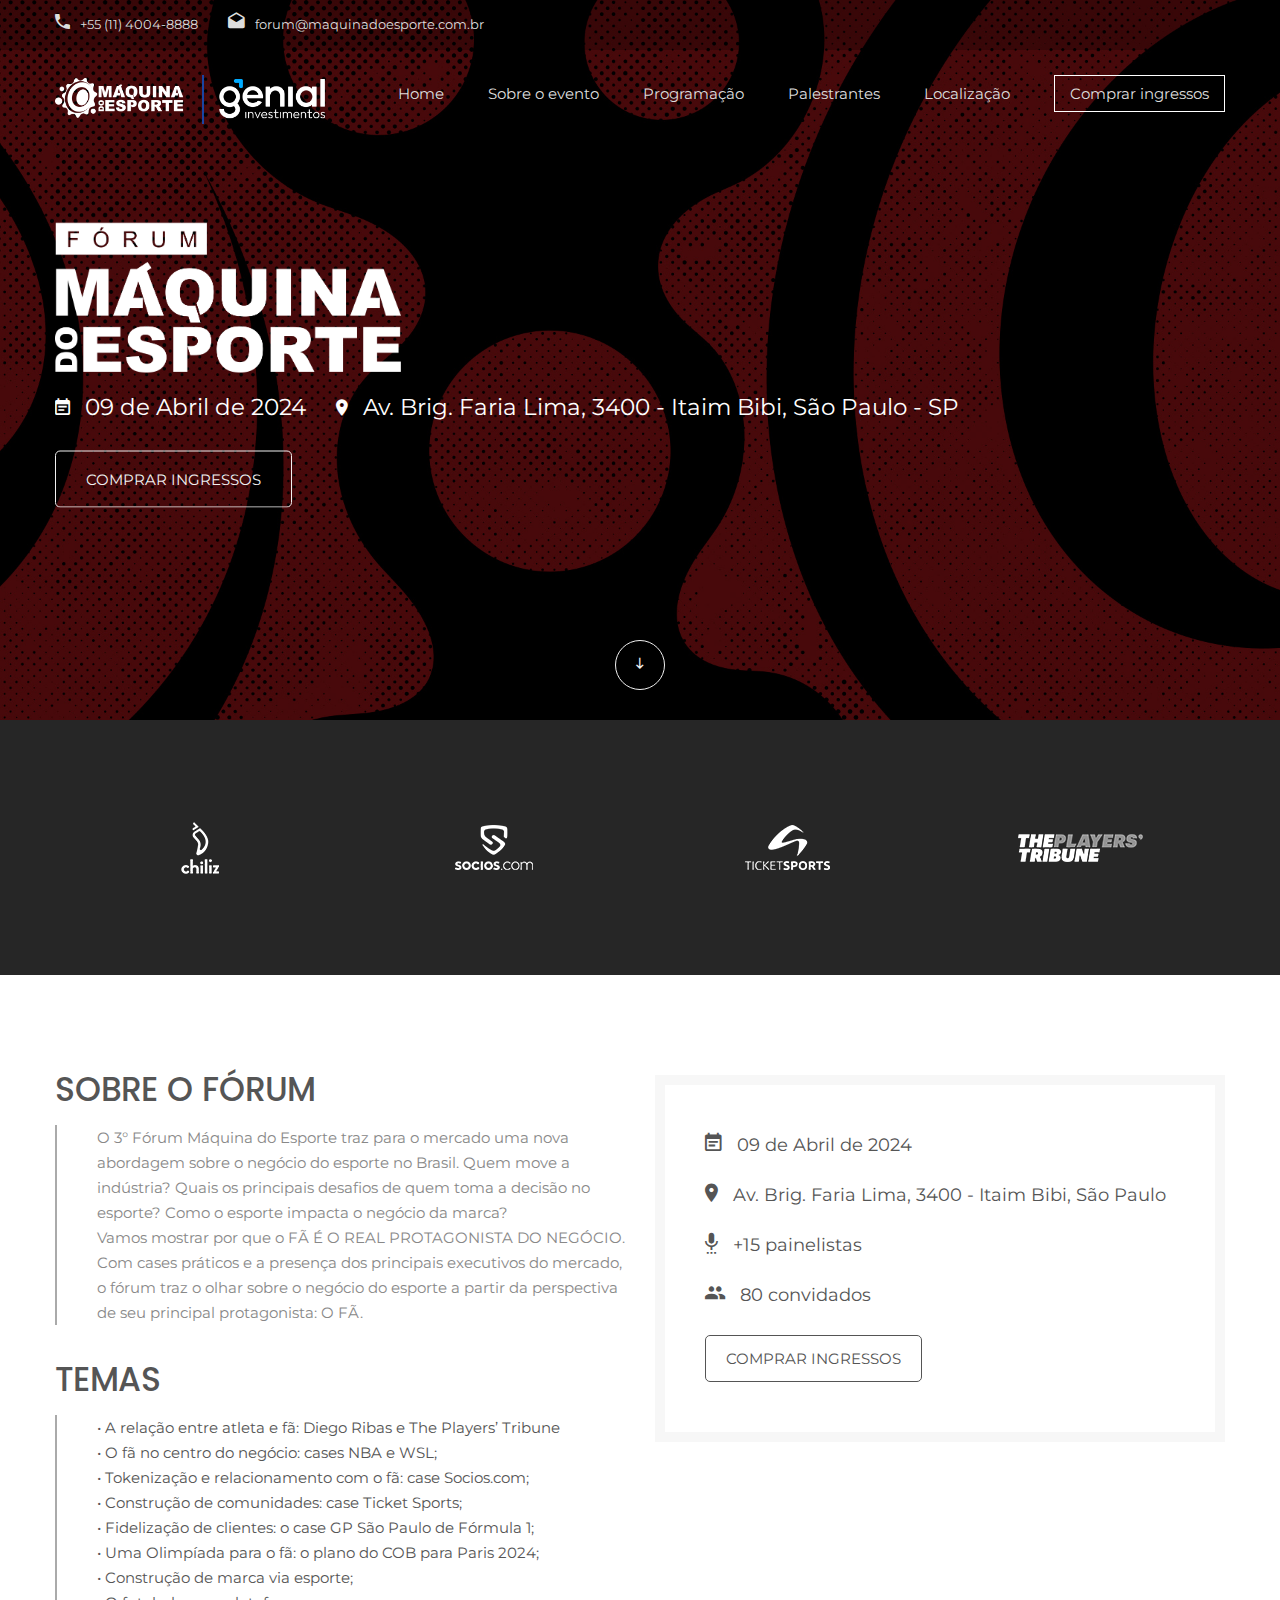
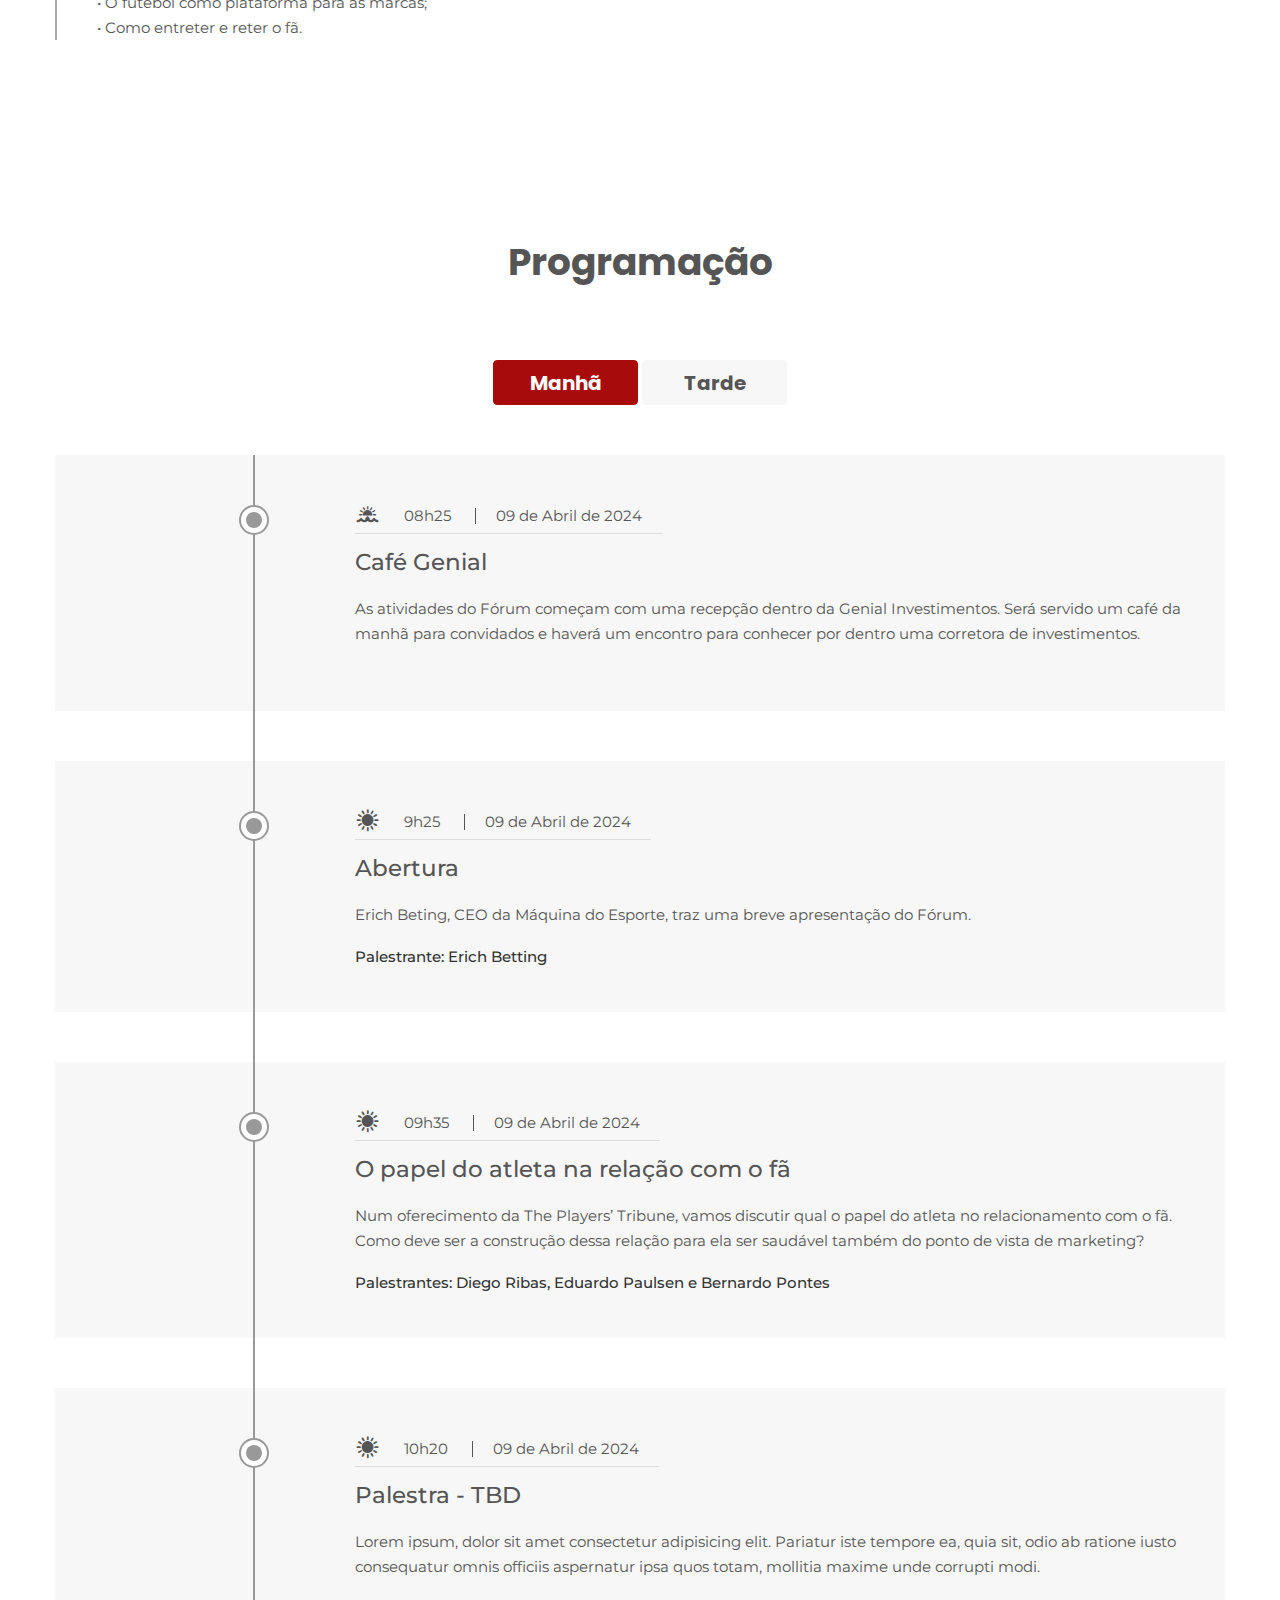
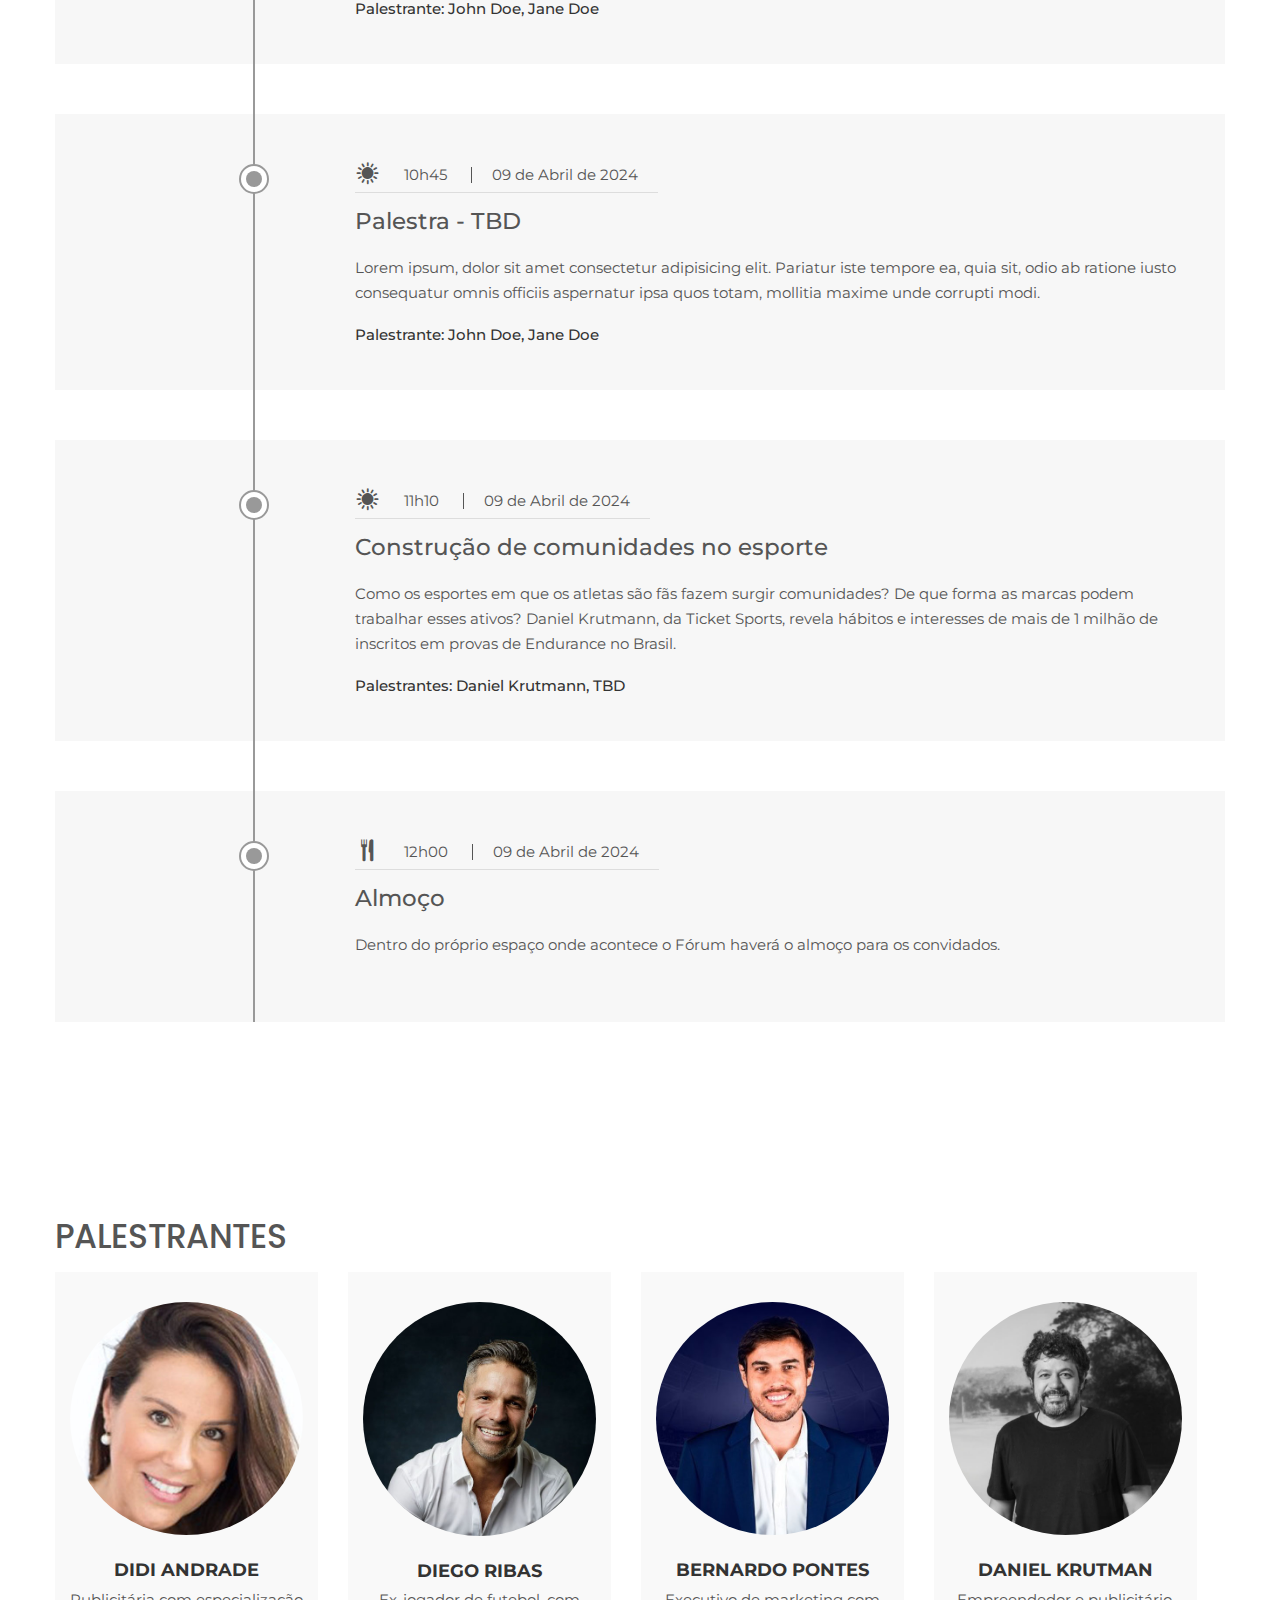
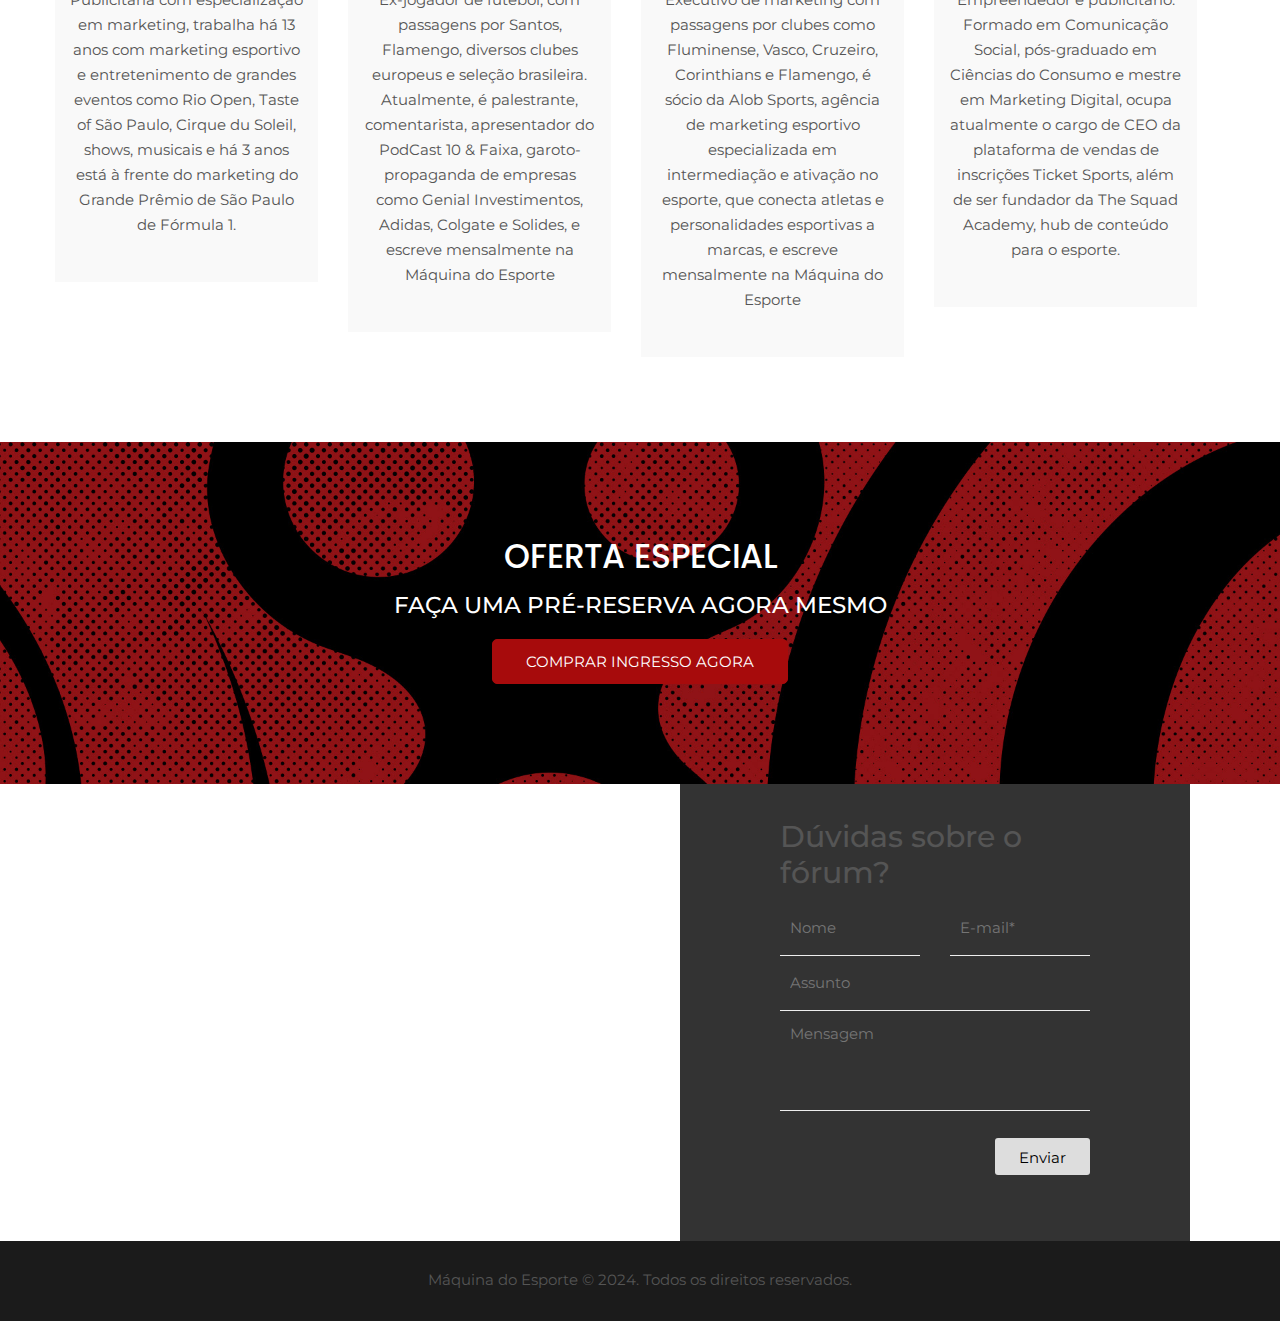
==== index.html @ 47408fa4 "feat: adjusted timeline" ====
<!DOCTYPE html>
<html class="no-js" lang="pt-br">
  <head>
    <meta charset="utf-8" />
    <meta http-equiv="x-ua-compatible" content="ie=edge" />
    <title>Fórum Máquina do Esporte</title>
    <meta name="description" content="" />
    <meta name="viewport" content="width=device-width, initial-scale=1" />

    <link
      rel="shortcut icon"
      type="image/x-icon"
      href="https://i0.wp.com/maquinadoesporte.com.br/wp-content/uploads/2023/07/cropped-favicon.png?fit=32%2C32&ssl=1"
    />

    <!-- all css here -->
    <!-- bootstrap v5.1.0 css -->
    <link rel="stylesheet" href="css/bootstrap.min.css" />
    <!-- animate css -->
    <link rel="stylesheet" href="css/animate.min.css" />
    <!-- meanmenu css -->
    <link rel="stylesheet" href="css/meanmenu.min.css" />
    <!-- owl.carousel css -->
    <link rel="stylesheet" href="css/owl.carousel.css" />
    <!-- icofont css -->
    <link rel="stylesheet" href="css/icofont.css" />
    <!-- Nivo css -->
    <link rel="stylesheet" href="css/nivo-slider.css" />
    <!-- animaton text css -->
    <link rel="stylesheet" href="css/animate-text.css" />
    <!-- datepicker css -->
    <link rel="stylesheet" href="css/bootstrap-datepicker.min.css" />
    <!-- Metrial iconic fonts css -->
    <link rel="stylesheet" href="css/material-design-iconic-font.min.css" />
    <!-- style css -->
    <link rel="stylesheet" href="style.css" />
    <!-- responsive css -->
    <link rel="stylesheet" href="css/responsive.css" />
    <!-- color css -->
    <link href="css/color/skin-default.css" rel="stylesheet" />

    <!-- modernizr css -->
    <script src="js/vendor/modernizr-3.11.2.min.js"></script>
    
    <!-- rdstation -->
    <script type="text/javascript" async src="https://d335luupugsy2.cloudfront.net/js/loader-scripts/6fde59e6-bfe8-4dde-8533-d8dab3b4c518-loader.js" ></script>
  </head>

  <body>
    <!--[if lt IE 8]>
      <p class="browserupgrade">
        You are using an <strong>outdated</strong> browser. Please
        <a href="http://browsehappy.com/">upgrade your browser</a> to improve
        your experience.
      </p>
    <![endif]-->

    <!--body-wraper-are-start-->
    <div class="wrapper">
      <!--slider header area are start-->
      <div class="header-slider-area" id="home">
        <!--header start-->
        <div class="header-area">
          <!--header-top-start-->
          <div class="header-top">
            <div class="container">
              <div class="row">
                <div class="col-lg-6 col-md-8 d-none d-md-block">
                  <div class="phone-email">
                    <div class="phone">
                      <i class="zmdi zmdi-phone"></i>+55 (11) 4004-8888
                    </div>
                    <div class="email">
                      <a href="mailto:company@domain.com"
                        ><i class="zmdi zmdi-email-open"></i
                        >forum@maquinadoesporte.com.br</a
                      >
                    </div>
                  </div>
                </div>
                <div class="col-lg-6 col-md-4"></div>
              </div>
            </div>
          </div>
          <!--header-top-end-->
          <!--logo menu area start-->
          <div id="sticker" class="logo-menu-area header-area-2">
            <div class="container d-none d-md-block">
              <div class="row">
                <div class="col-lg-3 col-md-2">
                  <div class="logo">
                    <a href="index.html"
                      ><img
                        src="img/logo.png"
                        alt="Logo Genial Investimentos e Máquina do Esporte"
                    /></a>
                  </div>
                </div>
                <div class="col-lg-9 col-md-10">
                  <div class="main-menu text-end">
                    <nav>
                      <ul id="nav">
                        <li><a href="#home">Home</a></li>
                        <li><a href="#about-event">Sobre o evento</a></li>
                        <li><a href="#timeline">Programação</a></li>
                        <li><a href="#speakers">Palestrantes</a></li>

                        <li><a href="#contact">Localização</a></li>
                        <li style="border: 1px solid #fff; padding: 5px 15px">
                          <a href="https://www.ticketsports.com.br/e/3-frum-mquina-do-esporte-38452">Comprar ingressos</a>
                        </li>
                      </ul>
                    </nav>
                  </div>
                </div>
              </div>
            </div>
            <!-- mobile-menu-area start -->
            <div class="mobile-menu-area">
              <div class="container">
                <div class="logo-02">
                  <a href="index.html"
                    ><img
                      src="img/logo.png"
                      style="height: 30px !important"
                      alt="Logo Genial Investimentos e Máquina do Esporte"
                  /></a>
                </div>
                <div class="row">
                  <div class="col-xs-12">
                    <nav id="dropdown">
                      <ul>
                        <li><a href="#home">Home</a></li>
                        <li><a href="#about-event">Sobre o evento</a></li>
                        <li><a href="#timeline">Programação</a></li>
                        <li><a href="#speakers">Palestrantes</a></li>
                        <li><a href="#contact">Localização</a></li>
                        <li>
                          <a href="https://www.ticketsports.com.br/e/3-frum-mquina-do-esporte-38452" style="color: #a70b0c"
                            >Comprar ingressos</a
                          >
                        </li>
                      </ul>
                    </nav>
                  </div>
                </div>
              </div>
            </div>
            <!--mobile menu area end-->
          </div>
          <!--logo menu area start-->
        </div>
        <!-- header End-->

        <!--slider area are start-->
        <div class="slider-container bg-overlay">
          <!-- Slider Image -->
          <div id="mainSlider" class="nivoSlider slider-image">
            <img
              src="img/slider/slider1.jpg"
              alt="main slider"
              title="#htmlcaption1"
            />
          </div>
          <!-- Slider Caption 1 -->
          <div id="htmlcaption1" class="nivo-html-caption slider-caption-1">
            <div class="container">
              <div class="slide1-text">
                <div class="middle-text slide-def">
                  <div
                    class="cap-title wow fadeInDown"
                    data-wow-duration=".9s"
                    data-wow-delay="0.8s"
                  >
                    <img
                      src="img/logo-forum.png"
                      alt="Fórum Máquina do Esporte"
                      class="logo-forum"
                      id="logoForum"
                      style="
                        height: 150px;
                        margin-top: 10px;
                        position: unset !important;
                      "
                    />
                  </div>

                  <div
                    class="date-address wow fadeInDown"
                    data-wow-duration=".9s"
                    data-wow-delay="0.8s"
                  >
                    <div class="event-date" style="font-size: 1.5rem">
                      <i class="zmdi zmdi-calendar-note"></i>09 de Abril de 2024
                    </div>
                    <div class="event-location" style="font-size: 1.5rem">
                      <i class="zmdi zmdi-pin"></i>Av. Brig. Faria Lima, 3400 -
                      Itaim Bibi, São Paulo - SP
                    </div>
                  </div>
                  <div
                    class="slider-btn wow fadeInUp"
                    data-wow-duration=".9s"
                    data-wow-delay="0.8s"
                  >
                    <a class="btn-def" href="https://www.ticketsports.com.br/e/3-frum-mquina-do-esporte-38452" target="_blank"
                      >Comprar ingressos</a
                    >
                  </div>
                </div>
              </div>
            </div>
          </div>

          <!-- home slider end -->
        </div>
        <!--slider area are End-->
        <div class="down-arrow">
          <a class="see-demo-btn" href="#about-event"
            ><i class="zmdi zmdi-long-arrow-down"></i
          ></a>
        </div>
      </div>
      <!--slider header area are end-->

      <!--brand-area are start-->
      <div class="brand-area bg-overlay ptb40" style="background-image: none">
        <div class="container">
          <div class="row">
            <div class="col-12">
              <div class="total-brand">
                <div class="single-brand">
                  <img src="img/brand/logo-chz.png" alt="" />
                </div>
                <div class="single-brand">
                  <img src="img/brand/logo-socios.png" alt="" />
                </div>
                <div class="single-brand">
                  <img src="img/brand/logo-ticketsports.png" alt="" />
                </div>
                <div class="single-brand">
                  <img src="img/brand/logo-tpt.png" alt="" />
                </div>
               </div>
            </div>
          </div>
        </div>
      </div>
      <!--brand-area are start-->

      <!--about area are start-->
      <div class="about-area ptb100 fix" id="about-event">
        <div class="container">
          <div class="row">
            <div class="col-md-6">
              <div class="about-left">
                <div class="about-top">
                  <h1 class="section-title">Sobre o fórum</h1>
                  <div class="total-step">
                    <div class="descp">
                      <p>
                        O 3° Fórum Máquina do Esporte traz para o mercado uma nova abordagem sobre o negócio do esporte no Brasil. Quem move a indústria? Quais os principais desafios de quem toma a decisão no esporte? Como o esporte impacta o negócio da marca?</p>

<p>Vamos mostrar por que o FÃ É O REAL PROTAGONISTA DO NEGÓCIO. Com cases práticos e a presença dos principais executivos do mercado, o fórum traz o olhar sobre o negócio do esporte a partir da perspectiva de seu principal protagonista: O FÃ.</p>
                      </p>
                    </div>
                  </div>
                </div>
                <h1 class="section-title">Temas</h1>
                <div class="total-step">
                  <div class="about-step">
                    <ul>
                      <li>&bull; A relação entre atleta e fã: Diego Ribas e The Players’ Tribune
                        <li>&bull; O fã no centro do negócio: cases NBA e WSL;</li>
                          <li>&bull; Tokenização e relacionamento com o fã: case Socios.com;</li>
                            <li>&bull; Construção de comunidades: case Ticket Sports;</li>
                              <li>&bull; Fidelização de clientes: o case GP São Paulo de Fórmula 1;</li>
                                <li>&bull; Uma Olimpíada para o fã: o plano do COB para Paris 2024;</li>
                                  <li>&bull; Construção de marca via esporte;</li>
                      <li>&bull; O futebol como plataforma para as marcas;</li>
                        <li>&bull; Como entreter e reter o fã.</li>
                      </ul>
                  </div>
                </div>
              </div>
            </div>
            <div class="col-md-6">
              <div class="about-right">
                <ul>
                  <li>
                    <i class="zmdi zmdi-calendar-note"></i>09 de Abril de 2024
                  </li>
                  <li>
                    <i class="zmdi zmdi-pin"></i>Av. Brig. Faria Lima, 3400 -
                    Itaim Bibi, São Paulo
                  </li>
                  <li><i class="zmdi zmdi-mic-setting"></i>+15 painelistas</li>
                  <li>
                    <i class="zmdi zmdi-accounts"></i>80 convidados
                  </li>
                </ul>
                <div class="about-btn">
                  <a href="https://www.ticketsports.com.br/e/3-frum-mquina-do-esporte-38452" class="btn-def bnt-2">Comprar ingressos</a>
                </div>
              </div>
            </div>
          </div>
        </div>
      </div>
      <!--about area are end-->

      <!--timeline-area start-->
      <div id="timeline" class="timeline-area ptb100">
        <div class="container">
          <div class="row">
            <div class="col-12">
              <div class="clearfix"></div>
              <div class="tab-menu-list tml-02 mb50 text-center">

                <h1>Programação</h1>

                <ul class="nav d-block timeline-tab" role="tablist">
                  <li role="presentation">
                    <a
                      class="active"
                      href="#day-02-one"
                      aria-controls="day-02-one"
                      role="tab"
                      data-bs-toggle="tab"
                      >Manhã</a
                    >
                  </li>
                  <li role="presentation">
                    <a
                      href="#day-02-two"
                      aria-controls="day-02-two"
                      role="tab"
                      data-bs-toggle="tab"
                      >Tarde</a
                    >
                  </li>
                </ul>
              </div>
              <div class="clearfix"></div>
              <!-- Tab panes -->
              <div class="tab-content">
                <!-- manhã -->
                <div role="tabpanel" class="tab-pane fade show active" id="day-02-one">
                  <div class="total-timeline">
                    <!--single timeline start-->
                    <div class="single-timeline shadow-box">
                      <div class="timeline-left">&nbsp;</div>
                      <div class="timeline-right">
                       
                        <div class="timeline-content">
                          <div class="timeline-top">
                            <ul>
                              <li><i class="icofont icofont-sun-rise"></i></li>
                              <li>08h25</li>
                              <li>09 de Abril de 2024</li>
                            </ul>
                          </div>
                          <h4>Café Genial</h4>
                          <p>
                            As atividades do Fórum começam com uma recepção dentro da Genial Investimentos.
Será servido um café da manhã para convidados e haverá um encontro para conhecer
por dentro uma corretora de investimentos.
                          </p>
                        </div>
                      </div>
                    </div>
                    <!--single timeline end-->

                    <!--single timeline start-->
                    <div class="single-timeline shadow-box">
                      <div class="timeline-left">&nbsp;</div>
                      <div class="timeline-right">
                        
                        <div class="timeline-content">
                          <div class="timeline-top">
                            <ul>
                              <li><i class="icofont icofont-sun-alt"></i></li>
                              <li>9h25</li>
                              <li>09 de Abril de 2024</li>
                            </ul>
                          </div>
                          <h4>Abertura</h4>
                          <p>
                            Erich Beting, CEO da Máquina do Esporte, traz uma breve apresentação do Fórum.
                          </p>
                          <h5>Palestrante: Erich Betting</h5>
                        </div>
                      </div>
                    </div>
                    <!--single timeline end-->

                    <!--single timeline start-->
                    <div class="single-timeline shadow-box">
                      <div class="timeline-left">&nbsp;</div>
                      <div class="timeline-right">
                       
                        <div class="timeline-content">
                          <div class="timeline-top">
                            <ul>
                              <li><i class="icofont icofont-sun-alt"></i></li>
                              <li>09h35</li>
                              <li>09 de Abril de 2024</li>
                            </ul>
                          </div>
                          <h4>O papel do atleta na relação com o fã</h4>
                          <p>
                            Num oferecimento da The Players’ Tribune, vamos discutir qual o papel do atleta no
relacionamento com o fã. Como deve ser a construção dessa relação para ela ser
saudável também do ponto de vista de marketing?
                          </p>
                          <h5>Palestrantes: Diego Ribas, Eduardo Paulsen e Bernardo Pontes</h5>
                        </div>
                      </div>
                    </div>
                    <!--single timeline end-->

                    <!--single timeline start-->
                    <div class="single-timeline shadow-box">
                      <div class="timeline-left">&nbsp;</div>
                      <div class="timeline-right">
                        
                        <div class="timeline-content">
                          <div class="timeline-top">
                            <ul>
                              <li><i class="icofont icofont-sun-alt"></i></li>
                              <li>10h20</li>
                              <li>09 de Abril de 2024</li>
                            </ul>
                          </div>
                          <h4>
                            Palestra - TBD
                          </h4>
                          <p>
                            Lorem ipsum, dolor sit amet consectetur adipisicing
                            elit. Pariatur iste tempore ea, quia sit, odio ab
                            ratione iusto consequatur omnis officiis aspernatur
                            ipsa quos totam, mollitia maxime unde corrupti modi.
                          </p>
                          <h5>Palestrante: John Doe, Jane Doe</h5>
                        </div>
                      </div>
                    </div>
                    <!--single timeline end-->

                    <!--single timeline start-->
                    <div class="single-timeline shadow-box">
                      <div class="timeline-left">&nbsp;</div>
                      <div class="timeline-right">
                        
                        <div class="timeline-content">
                          <div class="timeline-top">
                            <ul>
                              <li><i class="icofont icofont-sun-alt"></i></li>
                              <li>10h45</li>
                              <li>09 de Abril de 2024</li>
                            </ul>
                          </div>
                          <h4>Palestra - TBD</h4>
                          <p>
                            Lorem ipsum, dolor sit amet consectetur adipisicing
                            elit. Pariatur iste tempore ea, quia sit, odio ab
                            ratione iusto consequatur omnis officiis aspernatur
                            ipsa quos totam, mollitia maxime unde corrupti modi.
                          </p>
                          <h5>Palestrante: John Doe, Jane Doe</h5>
                        </div>
                      </div>
                    </div>
                    <!--single timeline end-->

                    <!--single timeline start-->
                    <div class="single-timeline shadow-box">
                      <div class="timeline-left">&nbsp;</div>
                      <div class="timeline-right">
                       
                        <div class="timeline-content">
                          <div class="timeline-top">
                            <ul>
                              <li><i class="icofont icofont-sun-alt"></i></li>
                              <li>11h10</li>
                              <li>09 de Abril de 2024</li>
                            </ul>
                          </div>
                          <h4>
                            Construção de comunidades no esporte
                          </h4>
                          <p>
                            Como os esportes em que os atletas são fãs fazem surgir comunidades? De que
forma as marcas podem trabalhar esses ativos? Daniel Krutmann, da Ticket Sports,
revela hábitos e interesses de mais de 1 milhão de inscritos em provas de Endurance
no Brasil.
                          </p>
                          <h5>Palestrantes: Daniel Krutmann, TBD</h5>
                        </div>
                      </div>
                    </div>
                    <!--single timeline end-->

                    <!--single timeline start-->
                    <div class="single-timeline shadow-box">
                      <div class="timeline-left">&nbsp;</div>
                      <div class="timeline-right">
                       
                        <div class="timeline-content">
                          <div class="timeline-top">
                            <ul>
                              <li>
                                <i class="icofont icofont-fork-and-knife"></i>
                              </li>
                              <li>12h00</li>
                              <li>09 de Abril de 2024</li>
                            </ul>
                          </div>
                          <h4>Almoço</h4>
                          <p>
                            Dentro do próprio espaço onde acontece o Fórum haverá o almoço para os
convidados.
                          </p>
                        </div>
                      </div>
                    </div>
                    <!--single timeline end-->
                  </div>
                </div>
                <!-- manhã -->

                <!-- tarde -->
                <div
                  role="tabpanel"
                  class="tab-pane fade"
                  id="day-02-two"
                >
                  <div class="total-timeline">
                    <!--single timeline start-->
                    <div class="single-timeline shadow-box">
                      <div class="timeline-left">&nbsp;</div>
                      <div class="timeline-right">
                      
                        <div class="timeline-content">
                          <div class="timeline-top">
                            <ul>
                              <li><i class="icofont icofont-sun-rise"></i></li>
                              <li>13h30</li>
                              <li>09 de Abril de 2024</li>
                            </ul>
                          </div>
                          <h4>Retorno</h4>
                          <p>
                            Após a pausa para o almoço, retomamos com a programação da tarde do Fórum.
                          </p>
                        </div>
                      </div>
                    </div>
                    <!--single timeline end-->

                    <!--single timeline start-->
                    <div class="single-timeline shadow-box">
                      <div class="timeline-left">&nbsp;</div>
                      <div class="timeline-right">
                       
                        <div class="timeline-content">
                          <div class="timeline-top">
                            <ul>
                              <li><i class="icofont icofont-sun-set"></i></li>
                              <li>13h40</li>
                              <li>09 de Abril de 2024</li>
                            </ul>
                          </div>
                          <h4>Relacionamento com o fã</h4>
                          <p>
                            Adriana Andrade, executiva de marketing do Grande Prêmio São Paulo de Fórmula 1,
mostra como o GP transformou um evento de um final de semana numa plataforma
anual de diálogo com o fã.
                          </p>
                          <h5>Palestrante: Adriana Andrade</h5>
                        </div>
                      </div>
                    </div>
                    <!--single timeline end-->

                    <!--single timeline start-->
                    <div class="single-timeline shadow-box">
                      <div class="timeline-left">&nbsp;</div>
                      <div class="timeline-right">
                       
                        <div class="timeline-content">
                          <div class="timeline-top">
                            <ul>
                              <li><i class="icofont icofont-sun-alt"></i></li>
                              <li>14h05</li>
                              <li>09 de Abril de 2024</li>
                            </ul>
                          </div>
                          <h4>A Tokenização para engajar o torcedor</h4>
                          <p>
                            A Web3 modifica de forma sistemática a relação do fã com o esporte. Bruno Pessoa,
country manager da Socios.com, explica como a empresa tem trabalhado o patrocínio
a clubes de futebol para construir pontes sólidas de engajamento e monetização dos
fãs.
                          </p>
                          <h5>Palestrantes: Bruno Pessoa, TBD</h5>
                        </div>
                      </div>
                    </div>
                    <!--single timeline end-->

                    <!--single timeline start-->
                    <div class="single-timeline shadow-box">
                      <div class="timeline-left">&nbsp;</div>
                      <div class="timeline-right">
                    
                        <div class="timeline-content">
                          <div class="timeline-top">
                            <ul>
                              <li><i class="icofont icofont-sun-alt"></i></li>
                              <li>14h55</li>
                              <li>09 de Abril de 2024</li>
                            </ul>
                          </div>
                          <h4>Uma Olimpíada para o fã</h4>
                          <p>
                            Gustavo Herbetta, diretor de marketing do Comitê Olímpico do Brasil, detalha o plano
do COB para Paris 2024. Como o fã dos esportes olímpicos será abordado ao longo
do ano e quais as oportunidades para as marcas.
                          </p>
                          <h5>Palestrante: Gustavo Herbetta</h5>
                        </div>
                      </div>
                    </div>
                    <!--single timeline end-->

                    <!--single timeline start-->
                    <div class="single-timeline shadow-box">
                      <div class="timeline-left">&nbsp;</div>
                      <div class="timeline-right">
                    
                        <div class="timeline-content">
                          <div class="timeline-top">
                            <ul>
                              <li><i class="icofont icofont-sun-alt"></i></li>
                              <li>15h20</li>
                              <li>09 de Abril de 2024</li>
                            </ul>
                          </div>
                          <h4>Construção de marca pelo esporte</h4>
                          <p>
                            Rodolfo Riechert, CEO da Genial Investimentos, mostra como a empresa constrói sua
marca a partir de investimentos no esporte.
                          </p>
                          <h5>Palestrante: Rodolfo Riechert</h5>
                        </div>
                      </div>
                    </div>
                    <!--single timeline end-->

                    <!--single timeline start-->
                    <div class="single-timeline shadow-box">
                      <div class="timeline-left">&nbsp;</div>
                      <div class="timeline-right">
                       
                        <div class="timeline-content">
                          <div class="timeline-top">
                            <ul>
                              <li>
                                <i class="icofont icofont-coffee-cup"></i>
                              </li>
                              <li>15h45</li>
                              <li>09 de Abril de 2024</li>
                            </ul>
                          </div>
                          <h4>Pausa para café</h4>
                          <p>
                            Uma pausa de 15 minutos para reabastecer as energias.
                          </p>
                        </div>
                      </div>
                    </div>
                    <!--single timeline end-->

                    <!--single timeline start-->
                    <div class="single-timeline shadow-box">
                      <div class="timeline-left">&nbsp;</div>
                      <div class="timeline-right">
                       
                        <div class="timeline-content">
                          <div class="timeline-top">
                            <ul>
                              <li><i class="icofont icofont-sun-set"></i></li>
                              <li>16h05</li>
                              <li>09 de Abril de 2024</li>
                            </ul>
                          </div>
                          <h4>O fã no centro do negócio</h4>
                          <p>
                            As ligas esportivas americanas são reconhecidas pelo investimento na experiência do
fã. Ivan Martinho, CEO da World Surf League, e Rodrigo Vicentini, head da NBA no
Brasil, contam como as duas entidades colocam o fã no centro do negócio.
                          </p>
                          <h5>Palestrantes: Ivan Martinho e Rodrigo Vicentini</h5>
                        </div>
                      </div>
                    </div>
                    <!--single timeline end-->

                    <!--single timeline start-->
                    <div class="single-timeline shadow-box">
                      <div class="timeline-left">&nbsp;</div>
                      <div class="timeline-right">
                       
                        <div class="timeline-content">
                          <div class="timeline-top">
                            <ul>
                              <li><i class="icofont icofont-sun-set"></i></li>
                              <li>16h55</li>
                              <li>09 de Abril de 2024</li>
                            </ul>
                          </div>
                          <h4>Debate - TBD</h4>
                          <p>
                            Lorem ipsum dolor sit amet consectetur adipisicing
                            elit. Repudiandae, natus veritatis! Aperiam
                            accusamus officiis aliquid architecto tempora unde
                            saepe voluptatem repellat optio fugit sint minus
                            nesciunt inventore, ex, mollitia explicabo.
                          </p>
                          <h5>Palestrantes: John Doe, John Doe</h5>
                        </div>
                      </div>
                    </div>
                    <!--single timeline end-->

                    <!--single timeline start-->
                    <div class="single-timeline shadow-box">
                      <div class="timeline-left">&nbsp;</div>
                      <div class="timeline-right">
                      
                        <div class="timeline-content">
                          <div class="timeline-top">
                            <ul>
                              <li>
                                <i class="icofont icofont-sof-drinks"></i>
                              </li>
                              <li>17h45</li>
                              <li>09 de Abril de 2024</li>
                            </ul>
                          </div>
                          <h4>Encerramento</h4>
                        </div>
                      </div>
                    </div>
                    <!--single timeline end-->

                  </div>
                </div>
                <!-- tarde -->
              </div>
            </div>
          </div>
        </div>
      </div>
      <!--timeline-area end-->

      <!--speaker section start-->
      <div id="speakers" class="speaker-area pt100 pb85">
        <div class="container">
          <div class="row">
            <div class="col-12">
              <h1 class="section-title">palestrantes</h1>
              <div class="total-speaker crasoule-btn">
                   <!--single-speaker-->
                   <div class="speaker-item">
                    <div class="single-speaker shadow-box text-center">
                      <img src="img/team/didi-andrade.jpg" alt="" />
                      <h4 class="speaker-name uppercase">
                        <strong>Didi Andrade</strong>
                      </h4>
                      <p>
                        Publicitária com especialização em marketing, trabalha há 13 anos com marketing esportivo e entretenimento de grandes eventos como Rio Open, Taste of São Paulo, Cirque du Soleil, shows, musicais e há 3 anos está à frente do marketing do Grande Prêmio de São Paulo de Fórmula 1.
                      </p>
                    </div>
                  </div>
                  <!--single-speaker-->
                <!--single-speaker-->
                <div class="speaker-item">
                  <div class="single-speaker shadow-box text-center">
                    <img src="img/team/diego-ribas.jpg" alt="" />
                    <h4 class="speaker-name uppercase">
                      <strong>Diego Ribas</strong>
                    </h4>
                    <p>
                      Ex-jogador de futebol, com passagens por Santos, Flamengo,
                      diversos clubes europeus e seleção brasileira. Atualmente,
                      é palestrante, comentarista, apresentador do PodCast 10 &
                      Faixa, garoto-propaganda de empresas como Genial
                      Investimentos, Adidas, Colgate e Solides, e escreve
                      mensalmente na Máquina do Esporte
                    </p>
                  </div>
                </div>
                <!--single-speaker-->
                <!--single-speaker-->
                <div class="speaker-item">
                  <div class="single-speaker shadow-box text-center">
                    <img src="img/team/bernardo-pontes.jpg" alt="" />
                    <h4 class="speaker-name uppercase">
                      <strong>Bernardo Pontes</strong>
                    </h4>
                    <p>
                      Executivo de marketing com passagens por clubes como
                      Fluminense, Vasco, Cruzeiro, Corinthians e Flamengo, é
                      sócio da Alob Sports, agência de marketing esportivo
                      especializada em intermediação e ativação no esporte, que
                      conecta atletas e personalidades esportivas a marcas, e
                      escreve mensalmente na Máquina do Esporte
                    </p>
                  </div>
                </div>
                <!--single-speaker-->
                <!--single-speaker-->
                <div class="speaker-item">
                  <div class="single-speaker shadow-box text-center">
                    <img src="img/team/daniel-krutman.jpg" alt="" />
                    <h4 class="speaker-name uppercase">
                      <strong>Daniel Krutman</strong>
                    </h4>
                    <p>
                      Empreendedor e publicitário. Formado em Comunicação
                      Social, pós-graduado em Ciências do Consumo e mestre em
                      Marketing Digital, ocupa atualmente o cargo de CEO da
                      plataforma de vendas de inscrições Ticket Sports, além de
                      ser fundador da The Squad Academy, hub de conteúdo para o
                      esporte.
                    </p>
                  </div>
                </div>
                <!--single-speaker-->
                <!--single-speaker-->
                <div class="speaker-item">
                  <div class="single-speaker shadow-box text-center">
                    <img src="img/team/ivan-martinho.jpg" alt="" />
                    <h4 class="speaker-name uppercase">
                      <strong>Ivan Martinho</strong>
                    </h4>
                    <p>
                      Presidente da World Surf League (WSL) na América Latina e
                      escreve mensalmente na Máquina do Esporte.
                    </p>
                  </div>
                </div>
                <!--single-speaker-->
                <!--single-speaker-->
                <div class="speaker-item">
                  <div class="single-speaker shadow-box text-center">
                    <img src="img/team/gustavo-herbetta.jpg" alt="" />
                    <h4 class="speaker-name uppercase">
                      <strong>Gustavo Herbetta</strong>
                    </h4>
                    <p>
                      Diretor de Marketing do COB (Comitê Olímpico do Brasil)
                    </p>
                  </div>
                </div>
                <!--single-speaker-->
                <!--single-speaker-->
                <div class="speaker-item">
                  <div class="single-speaker shadow-box text-center">
                    <img src="img/team/bruno-pessoa.jpg" alt="" />
                    <h4 class="speaker-name uppercase">
                      <strong>Bruno Pessoa</strong>
                    </h4>
                    <p>Country Manager Brazil at Chiliz and Socios.com</p>
                  </div>
                </div>
                <!--single-speaker-->
             
                <!--single-speaker-->
                <div class="speaker-item">
                  <div class="single-speaker shadow-box text-center">
                    <img src="img/team/rodrigo-vicentini.jpg" alt="" />
                    <h4 class="speaker-name uppercase">
                      <strong>Rodrigo Vicentini</strong>
                    </h4>
                    <p>Head of NBA Brasil | CEO | Board Member</p>
                  </div>
                </div>
                <!--single-speaker-->
              </div>
            </div>
          </div>
        </div>
      </div>
      <!--speaker section end-->

      <!-- special offer are start  -->
      <div class="special-offer-area ptb100">
        <div class="container">
          <div class="row">
            <div class="col-12">
              <div class="special-wrap">
                <h1 class="section-title white-color">Oferta especial</h1>
                <h4 class="uppercase white-color">
                  Faça uma pré-reserva agora mesmo
                </h4>
          
                <a href="https://www.ticketsports.com.br/e/3-frum-mquina-do-esporte-38452" class="btn-def bnt-3 red-color"
                  >Comprar ingresso agora</a
                >
              </div>
            </div>
          </div>
        </div>
      </div>
      <!-- special offer are end  -->

      <!--map area start-->
      <div id="contact" class="map-area mt100">
        <iframe
          class="contact-map-size"
          src="https://www.google.com/maps/embed?pb=!1m18!1m12!1m3!1d14625.954492652585!2d-46.69603931448147!3d-23.586802956594415!2m3!1f0!2f0!3f0!3m2!1i1024!2i768!4f13.1!3m3!1m2!1s0x94ce573682381475%3A0xb73512becfa9168a!2sGENIAL%20INVESTIMENTOS!5e0!3m2!1spt-BR!2sbr!4v1710345475797!5m2!1spt-BR!2sbr"
          allowfullscreen=""
          loading="lazy"
        >
        </iframe>

        <div class="map-content">
          <div class="content-body">
            <form
              id="contact-form"
              action="https://whizthemes.com/mail-php/other/mail.php"
            >
              <h2>Dúvidas sobre o fórum?</h2>
              <div class="input-box">
                <div class="row">
                  <div class="col">
                    <input
                      type="text"
                      placeholder="Nome"
                      class="info"
                      name="con_name"
                    />
                  </div>
                  <div class="col">
                    <input
                      type="email"
                      placeholder="E-mail*"
                      class="info"
                      name="con_email"
                    />
                  </div>
                </div>
                <input
                  type="text"
                  placeholder="Assunto"
                  class="info"
                  name="con_subject"
                />
                <textarea
                  class="area-text"
                  placeholder="Mensagem"
                  name="con_message"
                ></textarea>
              </div>
              <p class="form-message"></p>
              <div class="input-box upload-box">
                <button type="submit" class="submit">Enviar</button>
              </div>
            </form>
          </div>
        </div>
      </div>
      <!--map area end-->

      <!--footer area are start-->
      <div class="footer-area">
        <div class="container">
          <div class="row">
            <div class="col-md-12 text-center">
             <p class="m-0">Máquina do Esporte &copy; 2024. Todos os direitos reservados.</p>
            </div>
           
          </div>
        </div>
      </div>
      <!--footer area are start-->
    </div>
    <!--body-wraper-are-end-->

    <!--==== all js here====-->
    <!-- jquery latest version -->
    <script src="js/vendor/jquery-3.6.0.min.js"></script>
    <script src="js/vendor/jquery-migrate-3.3.2.min.js"></script>
    <!-- bootstrap js -->
    <script src="js/bootstrap.bundle.min.js"></script>
    <!-- owl.carousel js -->
    <script src="js/owl.carousel.min.js"></script>
    <!-- meanmenu js -->
    <script src="js/jquery.meanmenu.js"></script>
    <!-- Nivo js -->
    <script src="js/nivo-slider/jquery.nivo.slider.pack.js"></script>
    <script src="js/nivo-slider/nivo-active.js"></script>
    <!-- wow js -->
    <script src="js/wow.min.js"></script>
    <!-- Vedio js -->
    <script src="js/video.js"></script>
    <!-- Youtube Background JS -->
    <script src="js/jquery.mb.YTPlayer.min.js"></script>
    <!-- datepicker js -->
    <script src="js/bootstrap-datepicker.js"></script>
    <!-- waypoint js -->
    <script src="js/waypoints.min.js"></script>
    <!-- onepage nav js -->
    <script src="js/jquery.nav.js"></script>
    <!-- animate text JS -->
    <script src="js/animate-text.js"></script>
    <!-- plugins js -->
    <script src="js/plugins.js"></script>
    <!-- ajax-mail js -->
    <script src="js/ajax-mail.js"></script>
    <!-- main js -->
    <script src="js/main.js"></script>
  </body>
</html>
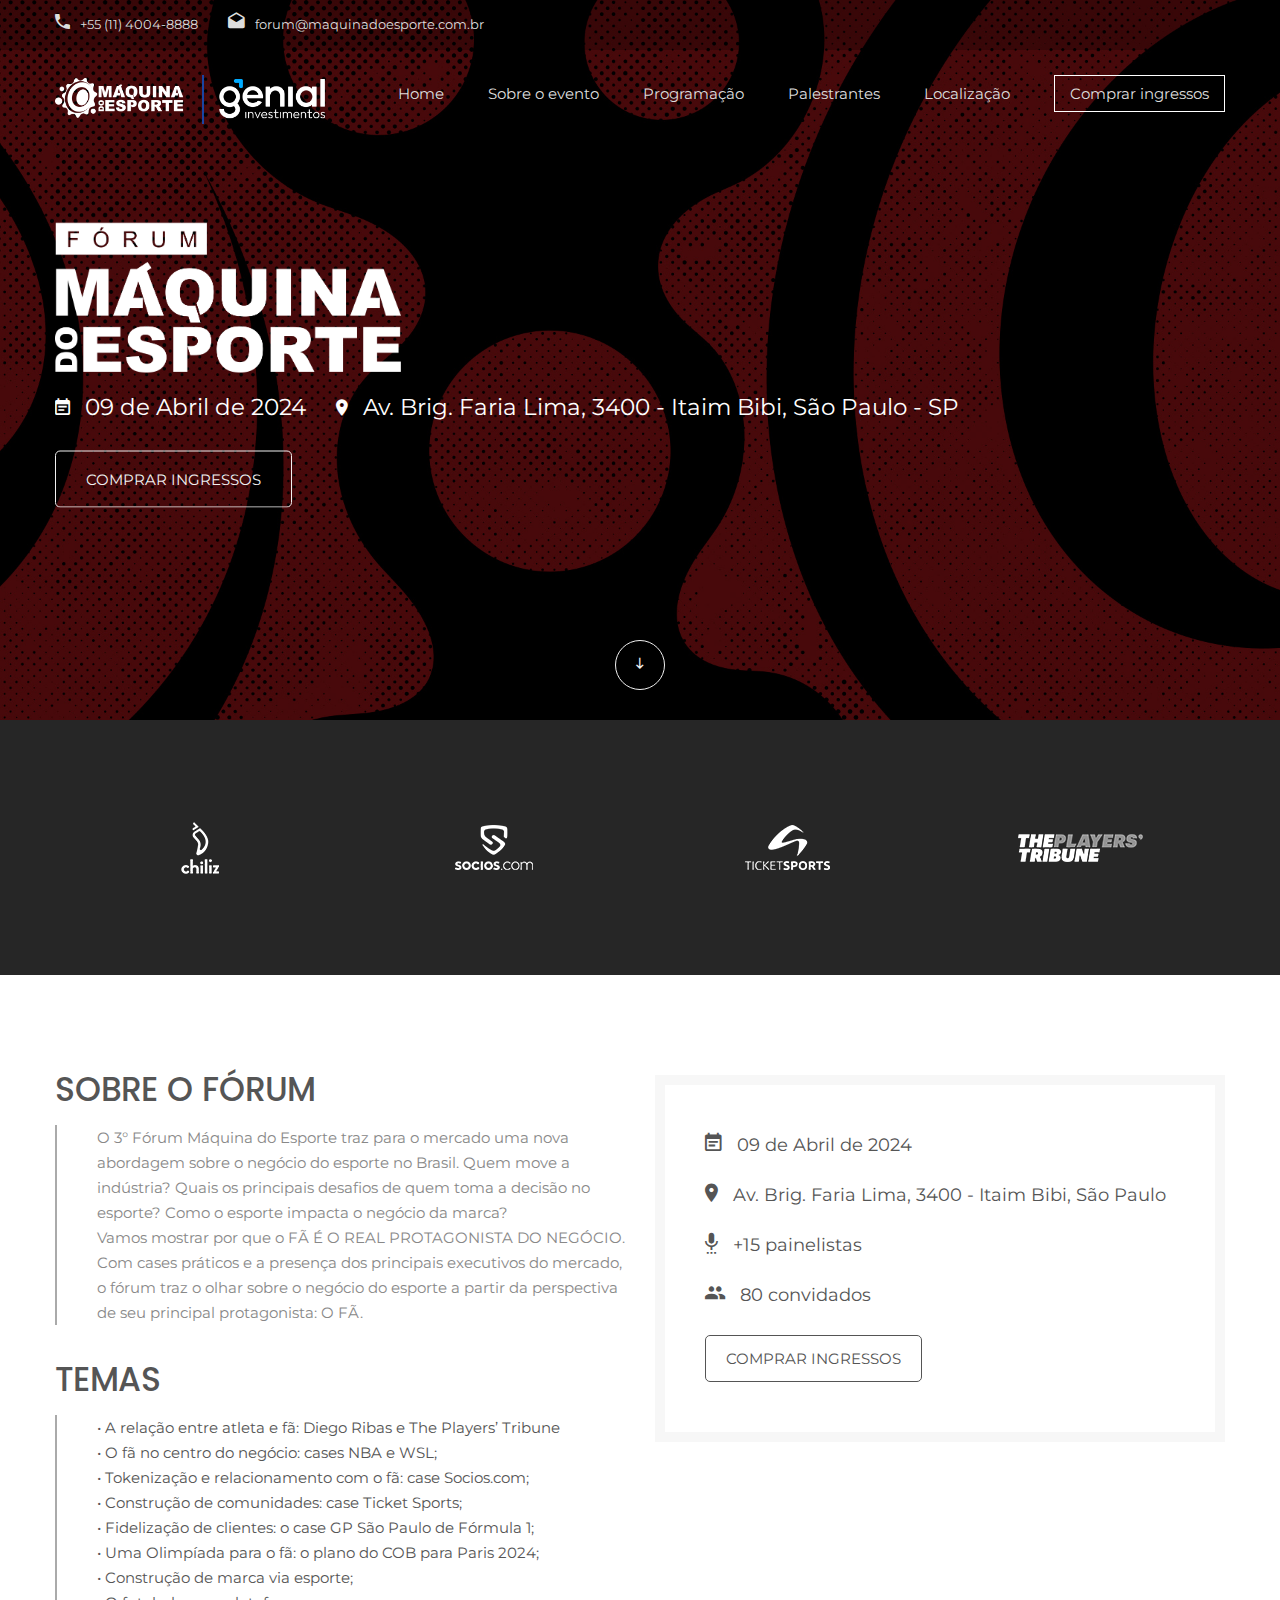
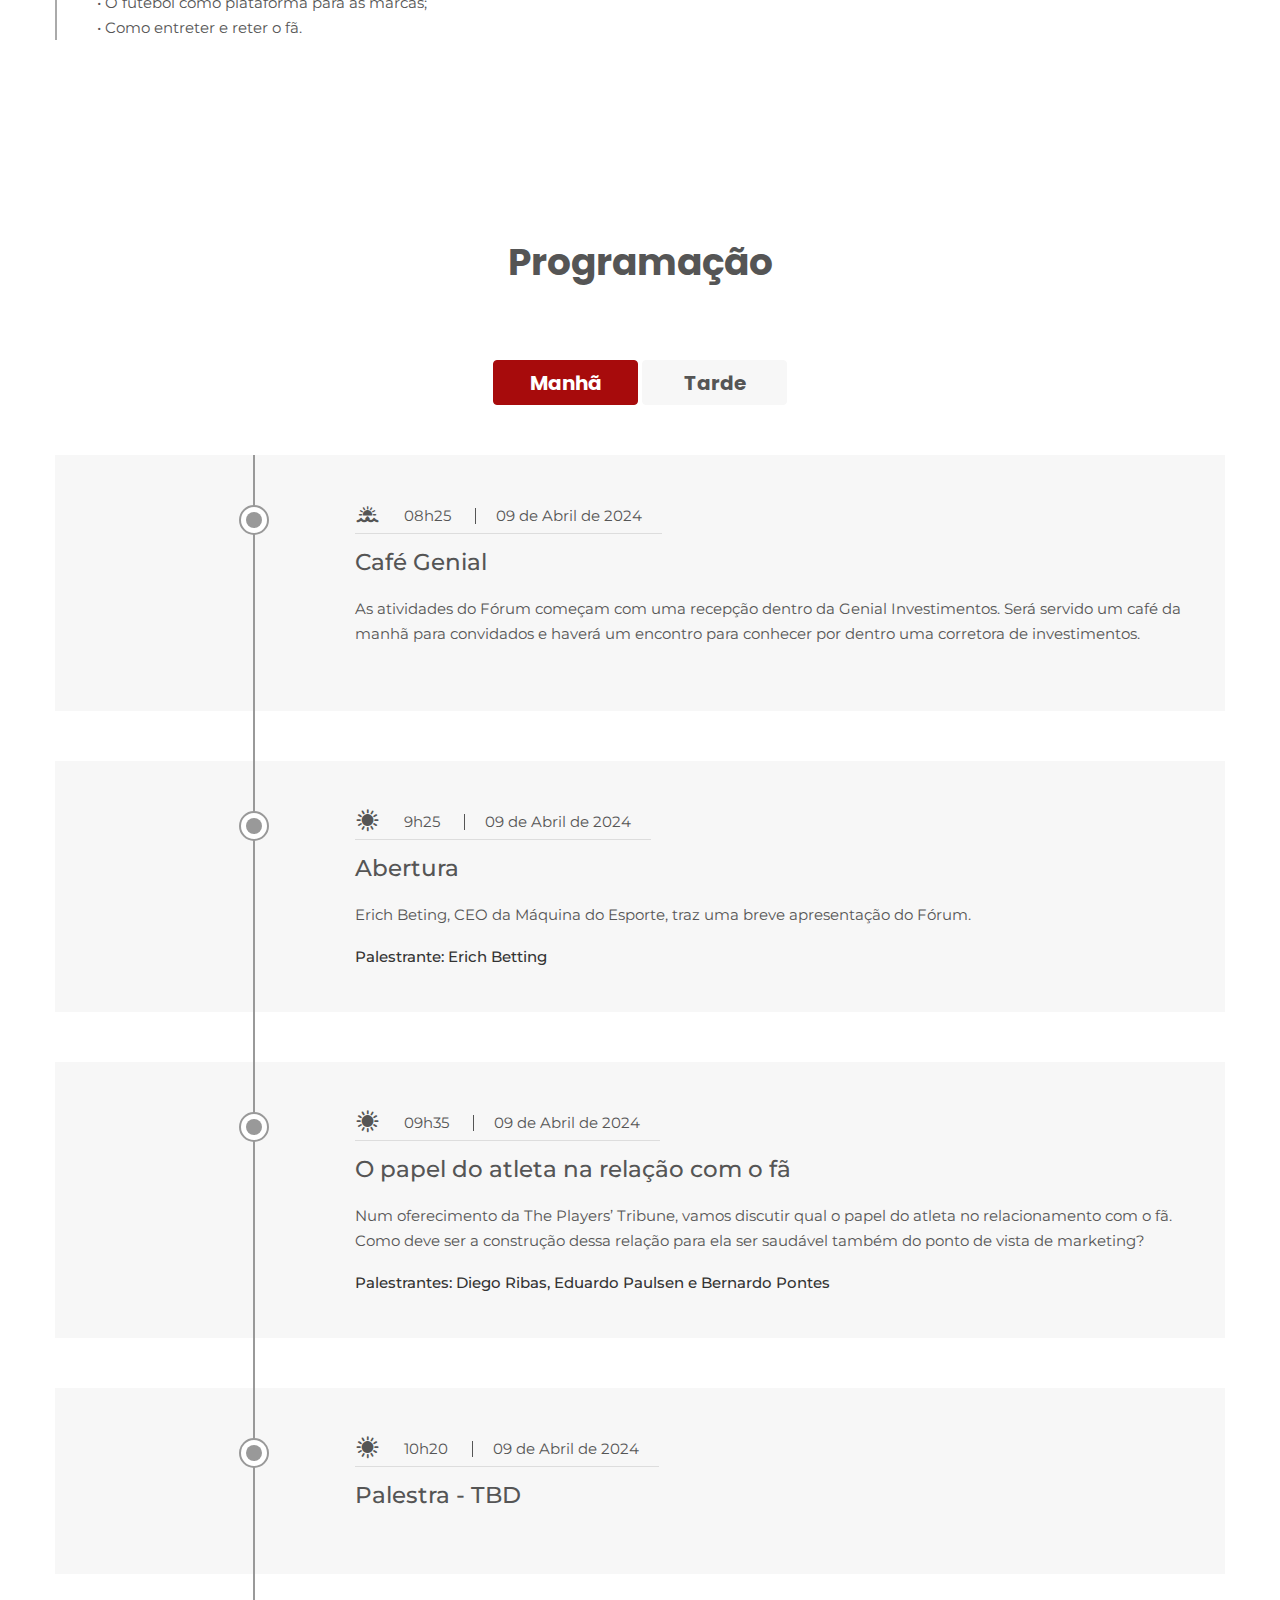
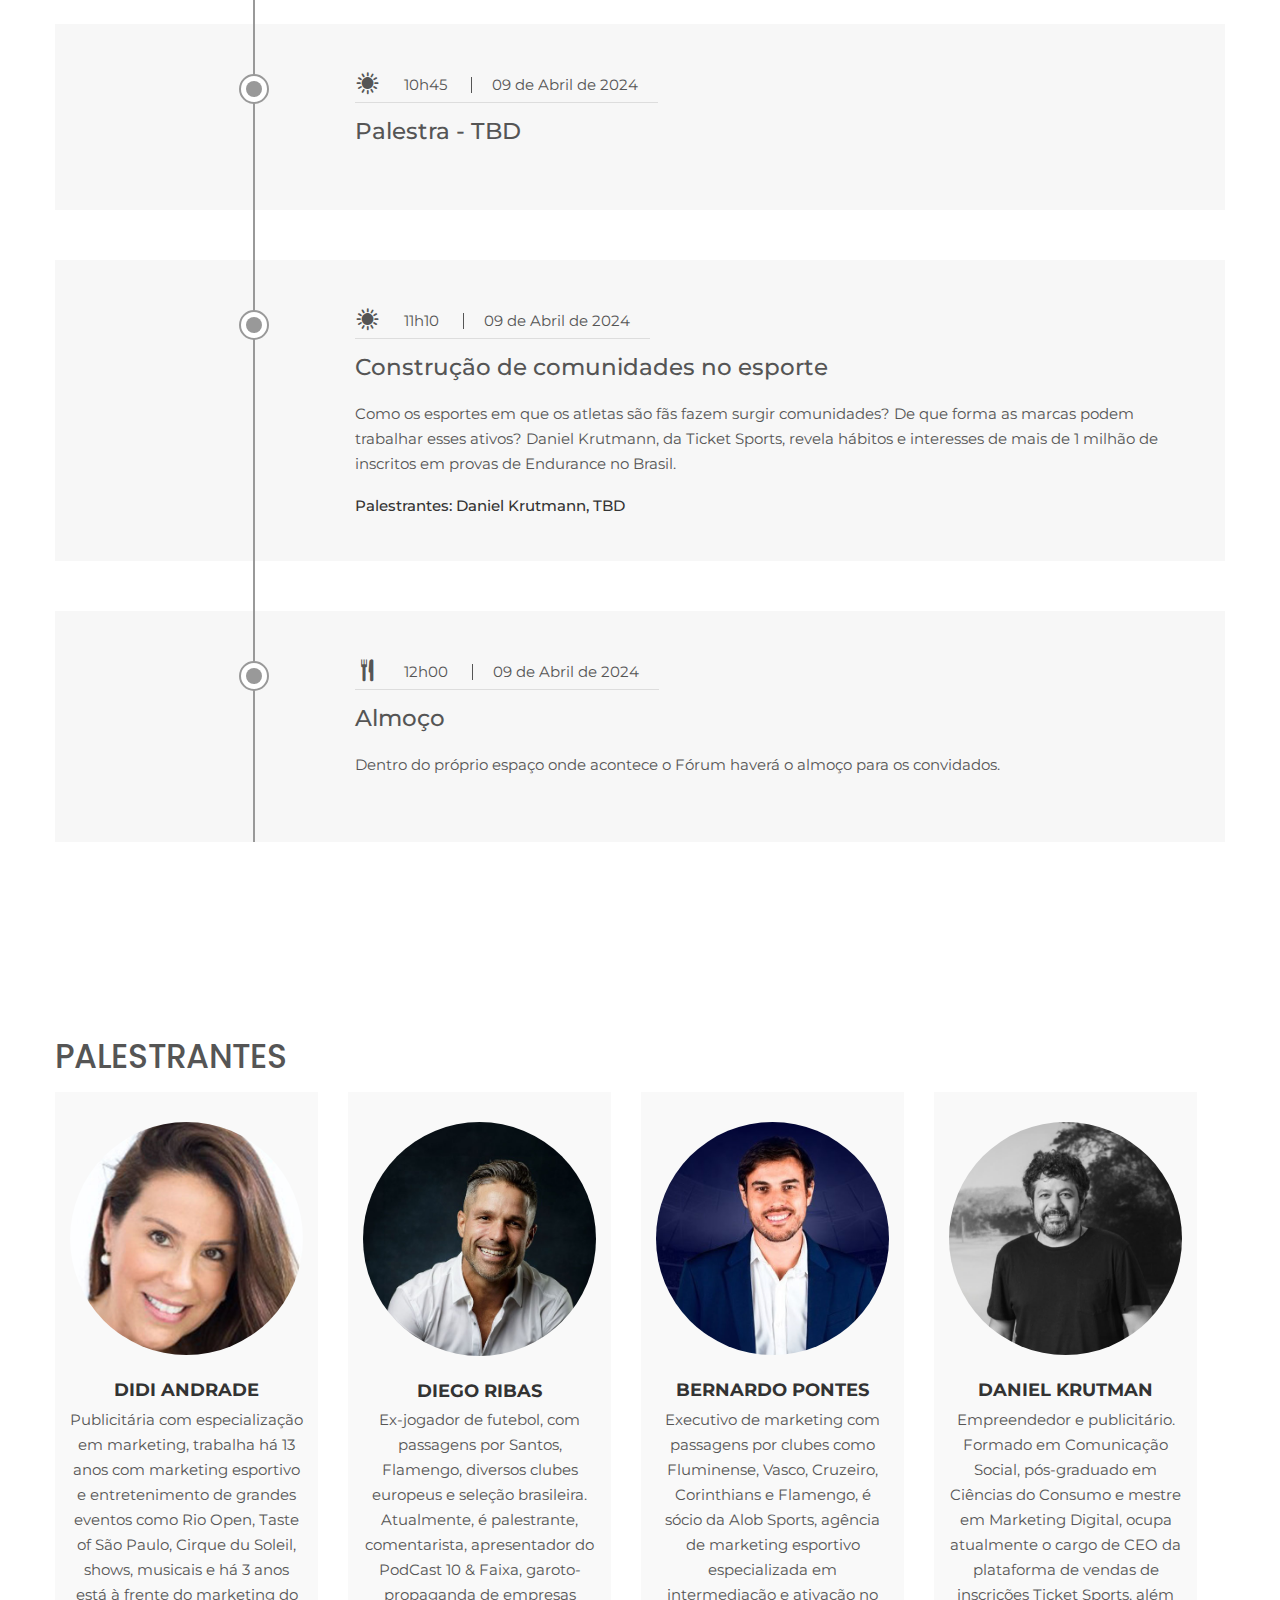
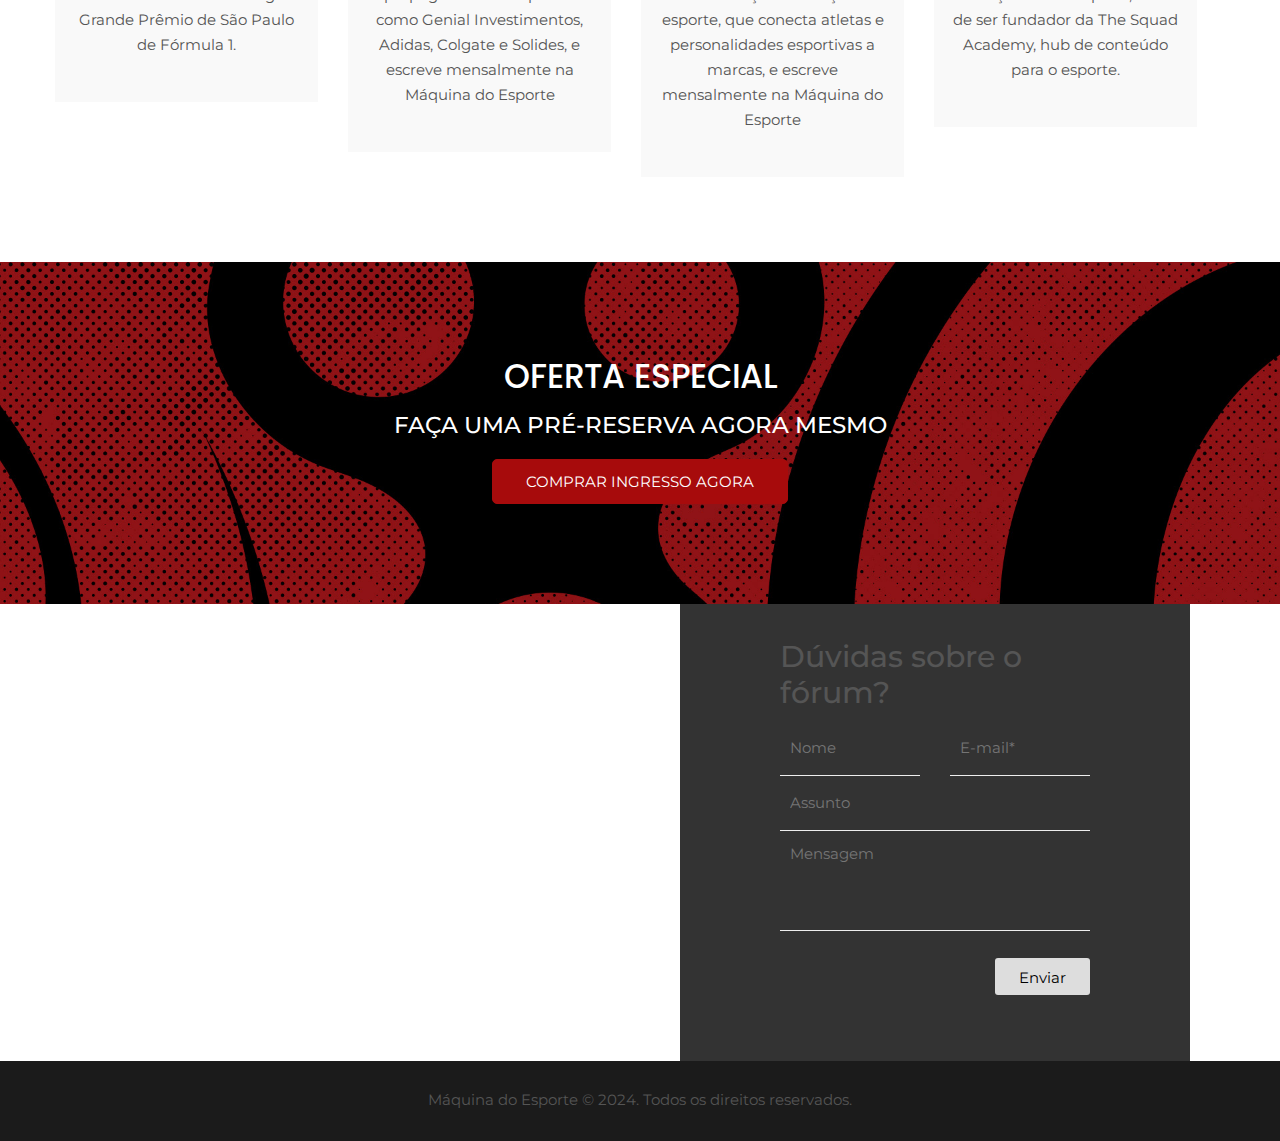
==== commit 04900f01: "feat: removed unecessary text" ====
--- a/index.html
+++ b/index.html
@@ -435,13 +435,7 @@
                           <h4>
                             Palestra - TBD
                           </h4>
-                          <p>
-                            Lorem ipsum, dolor sit amet consectetur adipisicing
-                            elit. Pariatur iste tempore ea, quia sit, odio ab
-                            ratione iusto consequatur omnis officiis aspernatur
-                            ipsa quos totam, mollitia maxime unde corrupti modi.
-                          </p>
-                          <h5>Palestrante: John Doe, Jane Doe</h5>
+                        
                         </div>
                       </div>
                     </div>
@@ -461,13 +455,7 @@
                             </ul>
                           </div>
                           <h4>Palestra - TBD</h4>
-                          <p>
-                            Lorem ipsum, dolor sit amet consectetur adipisicing
-                            elit. Pariatur iste tempore ea, quia sit, odio ab
-                            ratione iusto consequatur omnis officiis aspernatur
-                            ipsa quos totam, mollitia maxime unde corrupti modi.
-                          </p>
-                          <h5>Palestrante: John Doe, Jane Doe</h5>
+                        
                         </div>
                       </div>
                     </div>
@@ -721,14 +709,7 @@
                             </ul>
                           </div>
                           <h4>Debate - TBD</h4>
-                          <p>
-                            Lorem ipsum dolor sit amet consectetur adipisicing
-                            elit. Repudiandae, natus veritatis! Aperiam
-                            accusamus officiis aliquid architecto tempora unde
-                            saepe voluptatem repellat optio fugit sint minus
-                            nesciunt inventore, ex, mollitia explicabo.
-                          </p>
-                          <h5>Palestrantes: John Doe, John Doe</h5>
+                          
                         </div>
                       </div>
                     </div>
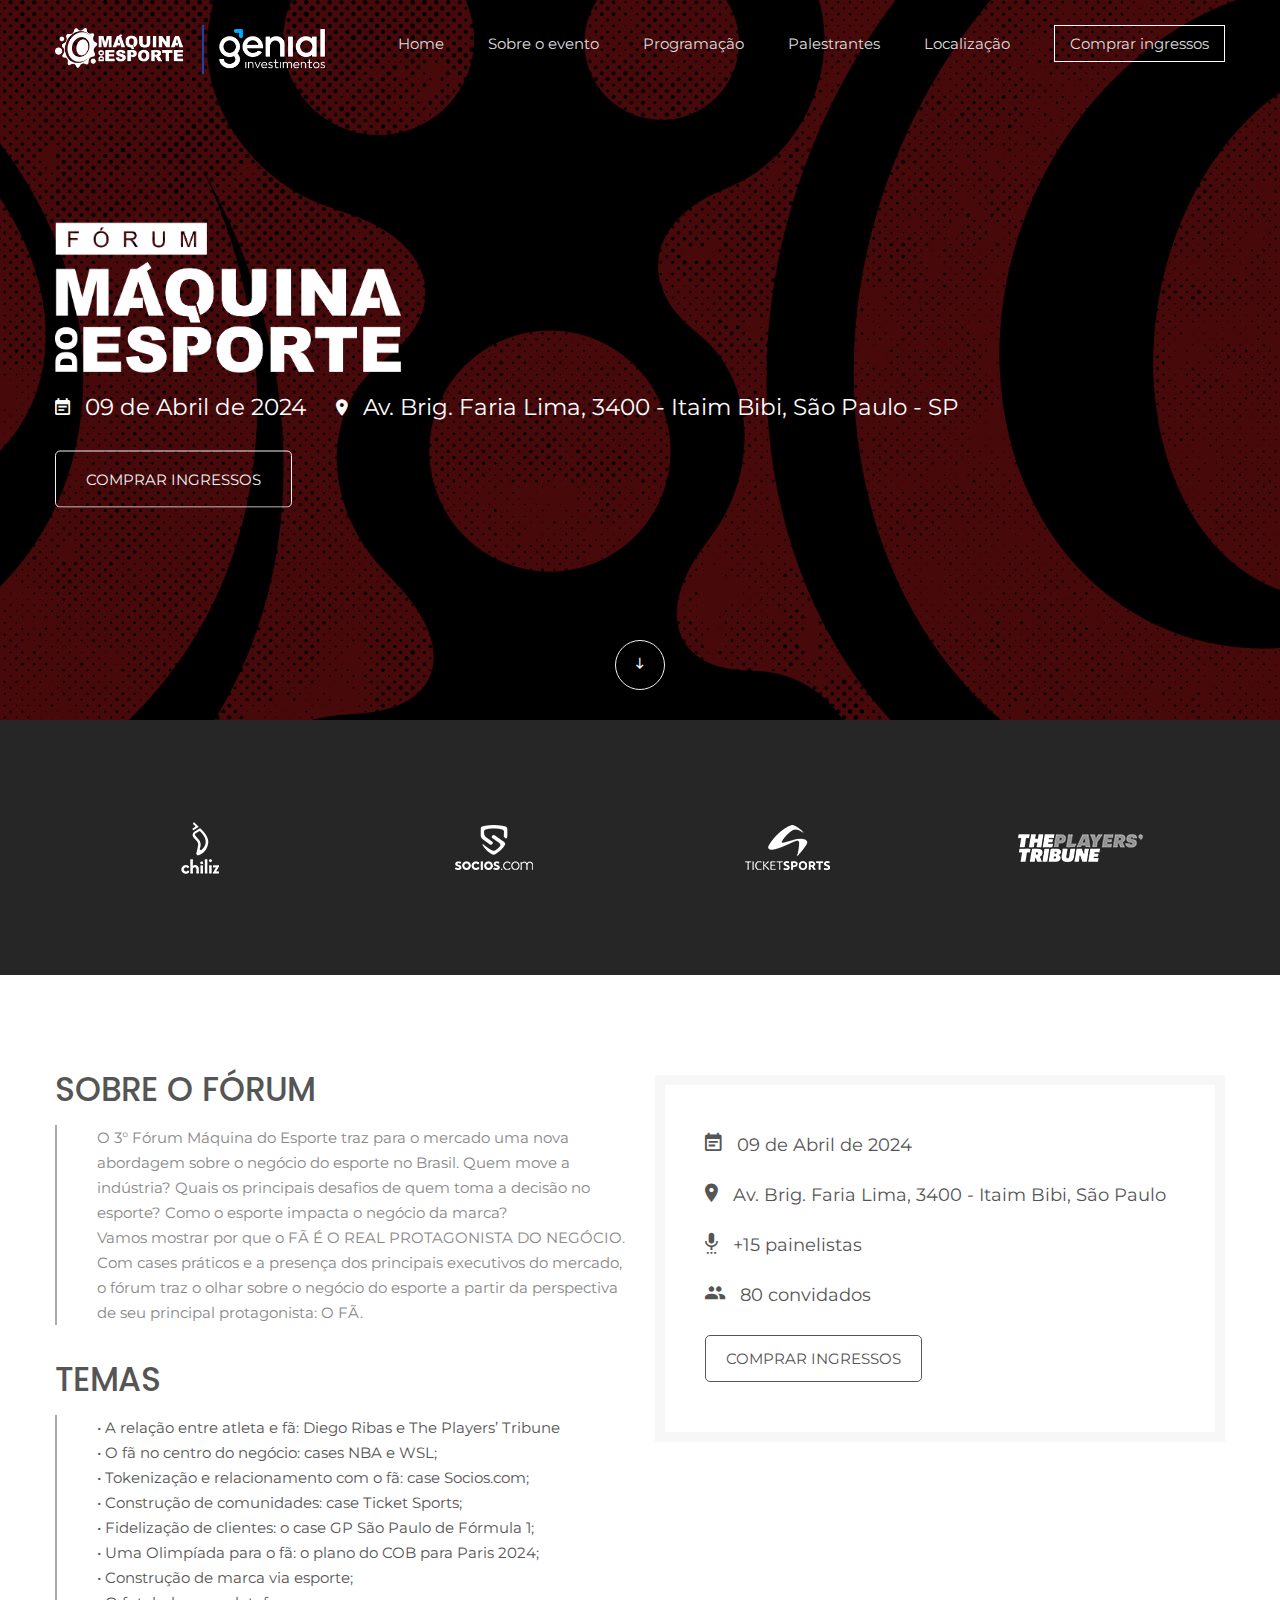
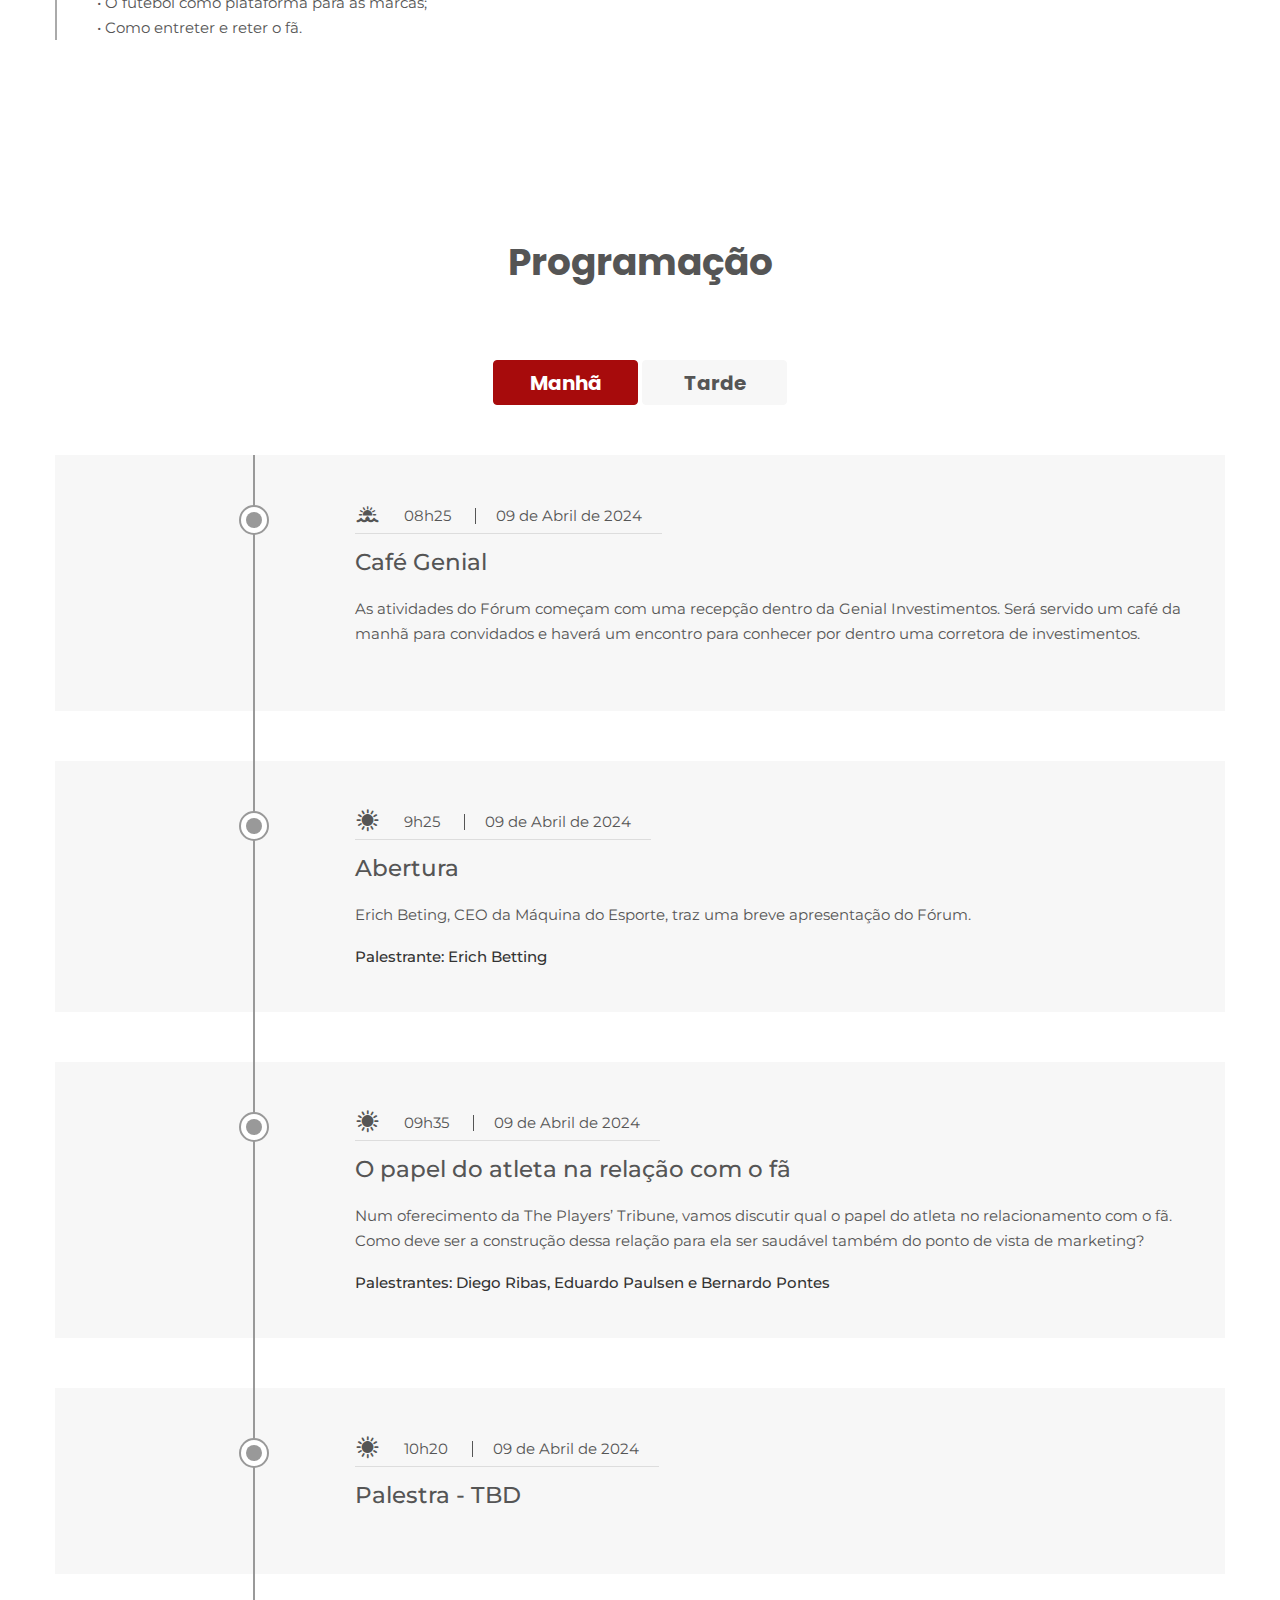
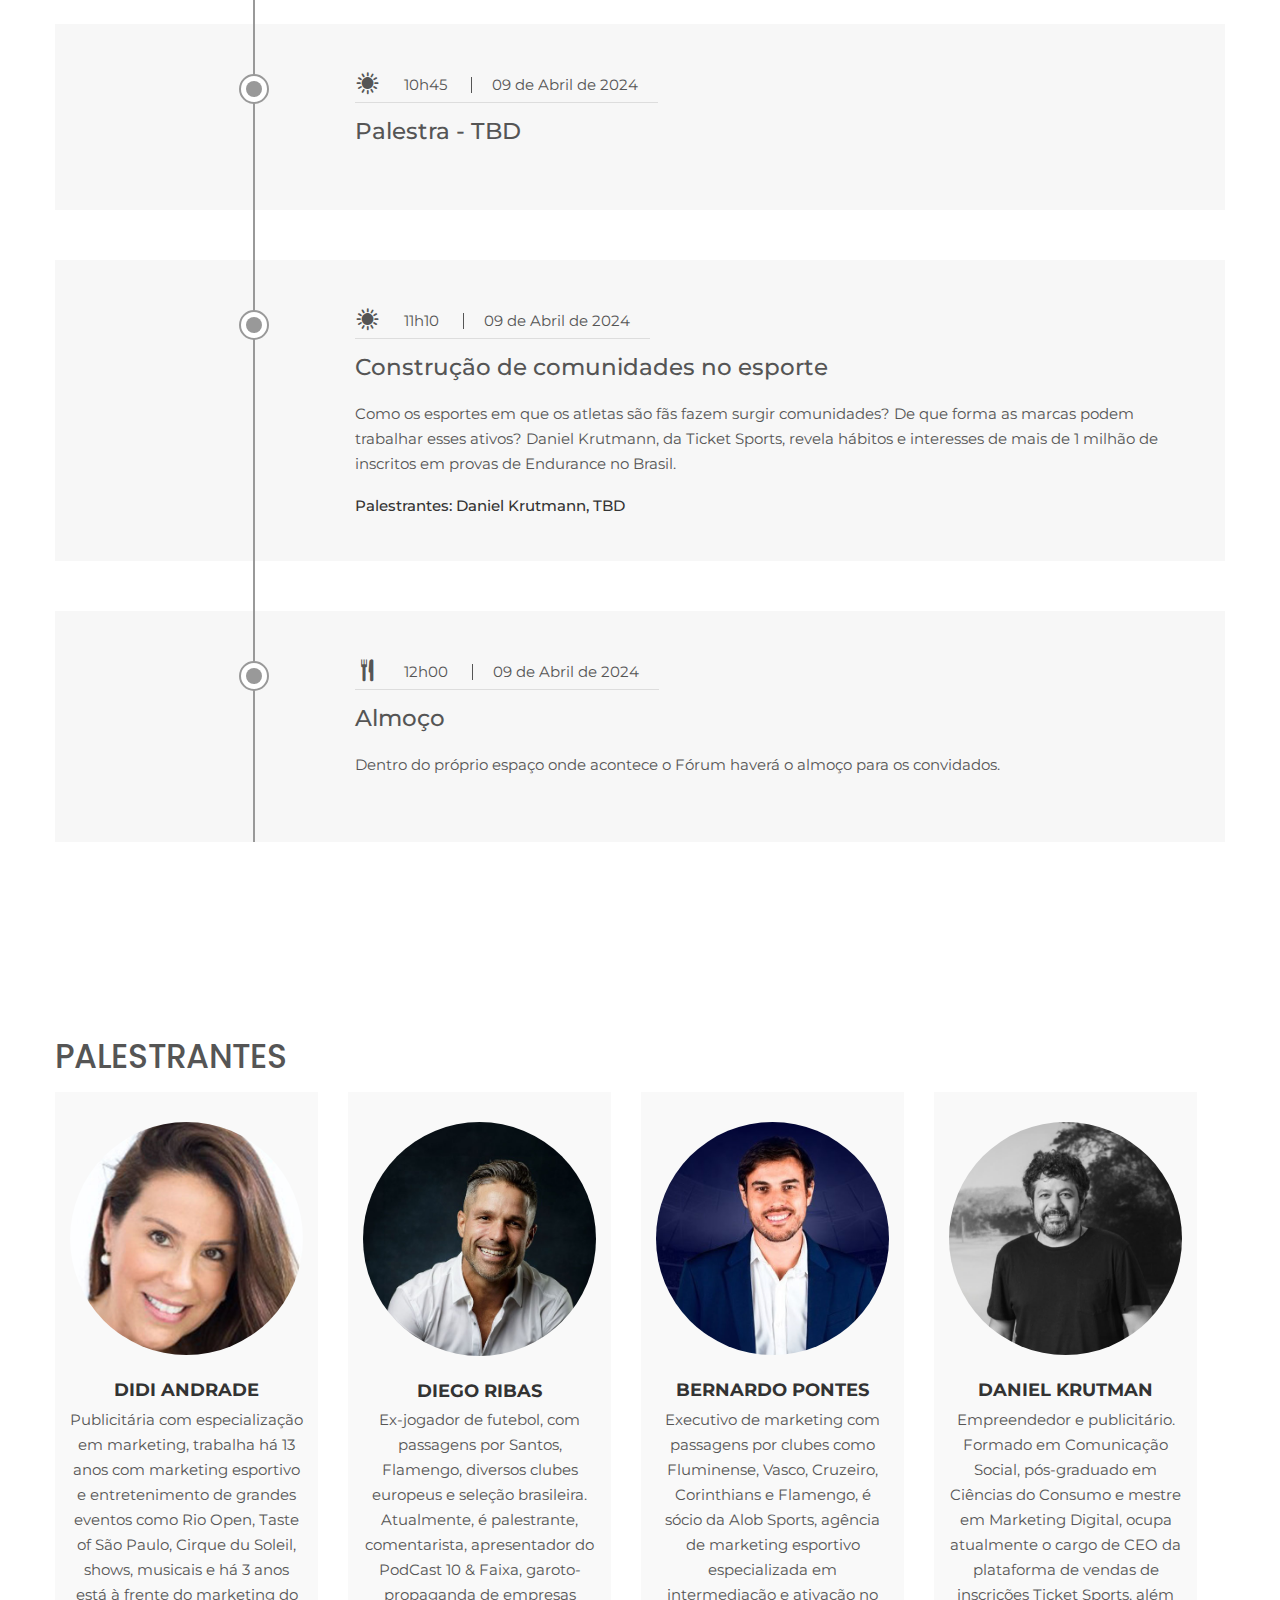
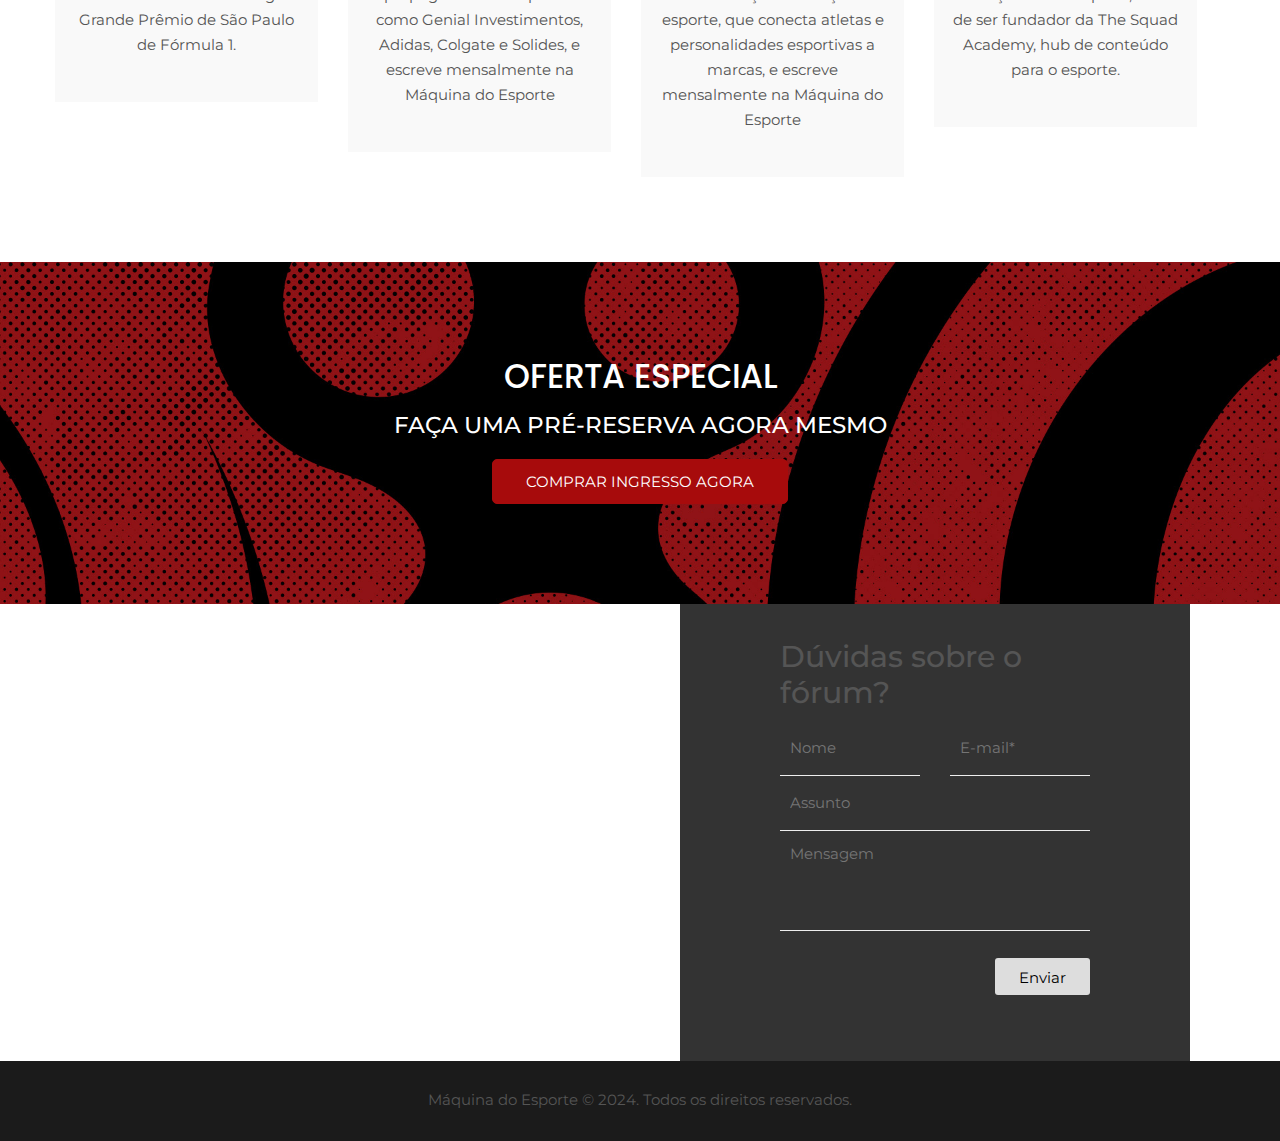
==== commit 2e8d4c1a: "feat: removed topbar; removed rodrigo" ====
--- a/index.html
+++ b/index.html
@@ -62,7 +62,7 @@
         <!--header start-->
         <div class="header-area">
           <!--header-top-start-->
-          <div class="header-top">
+          <div class="header-top d-none">
             <div class="container">
               <div class="row">
                 <div class="col-lg-6 col-md-8 d-none d-md-block">
@@ -685,11 +685,9 @@
                           </div>
                           <h4>O fã no centro do negócio</h4>
                           <p>
-                            As ligas esportivas americanas são reconhecidas pelo investimento na experiência do
-fã. Ivan Martinho, CEO da World Surf League, e Rodrigo Vicentini, head da NBA no
-Brasil, contam como as duas entidades colocam o fã no centro do negócio.
-                          </p>
-                          <h5>Palestrantes: Ivan Martinho e Rodrigo Vicentini</h5>
+                            As ligas esportivas americanas são reconhecidas pelo investimento na experiência do fã. Ivan Martinho, CEO da World Surf League, lidera o debate sobre as entidades que colocam o fã no centro do negócio.
+                          </p>
+                          <h5>Palestrantes: Ivan Martinho e TBD</h5>
                         </div>
                       </div>
                     </div>
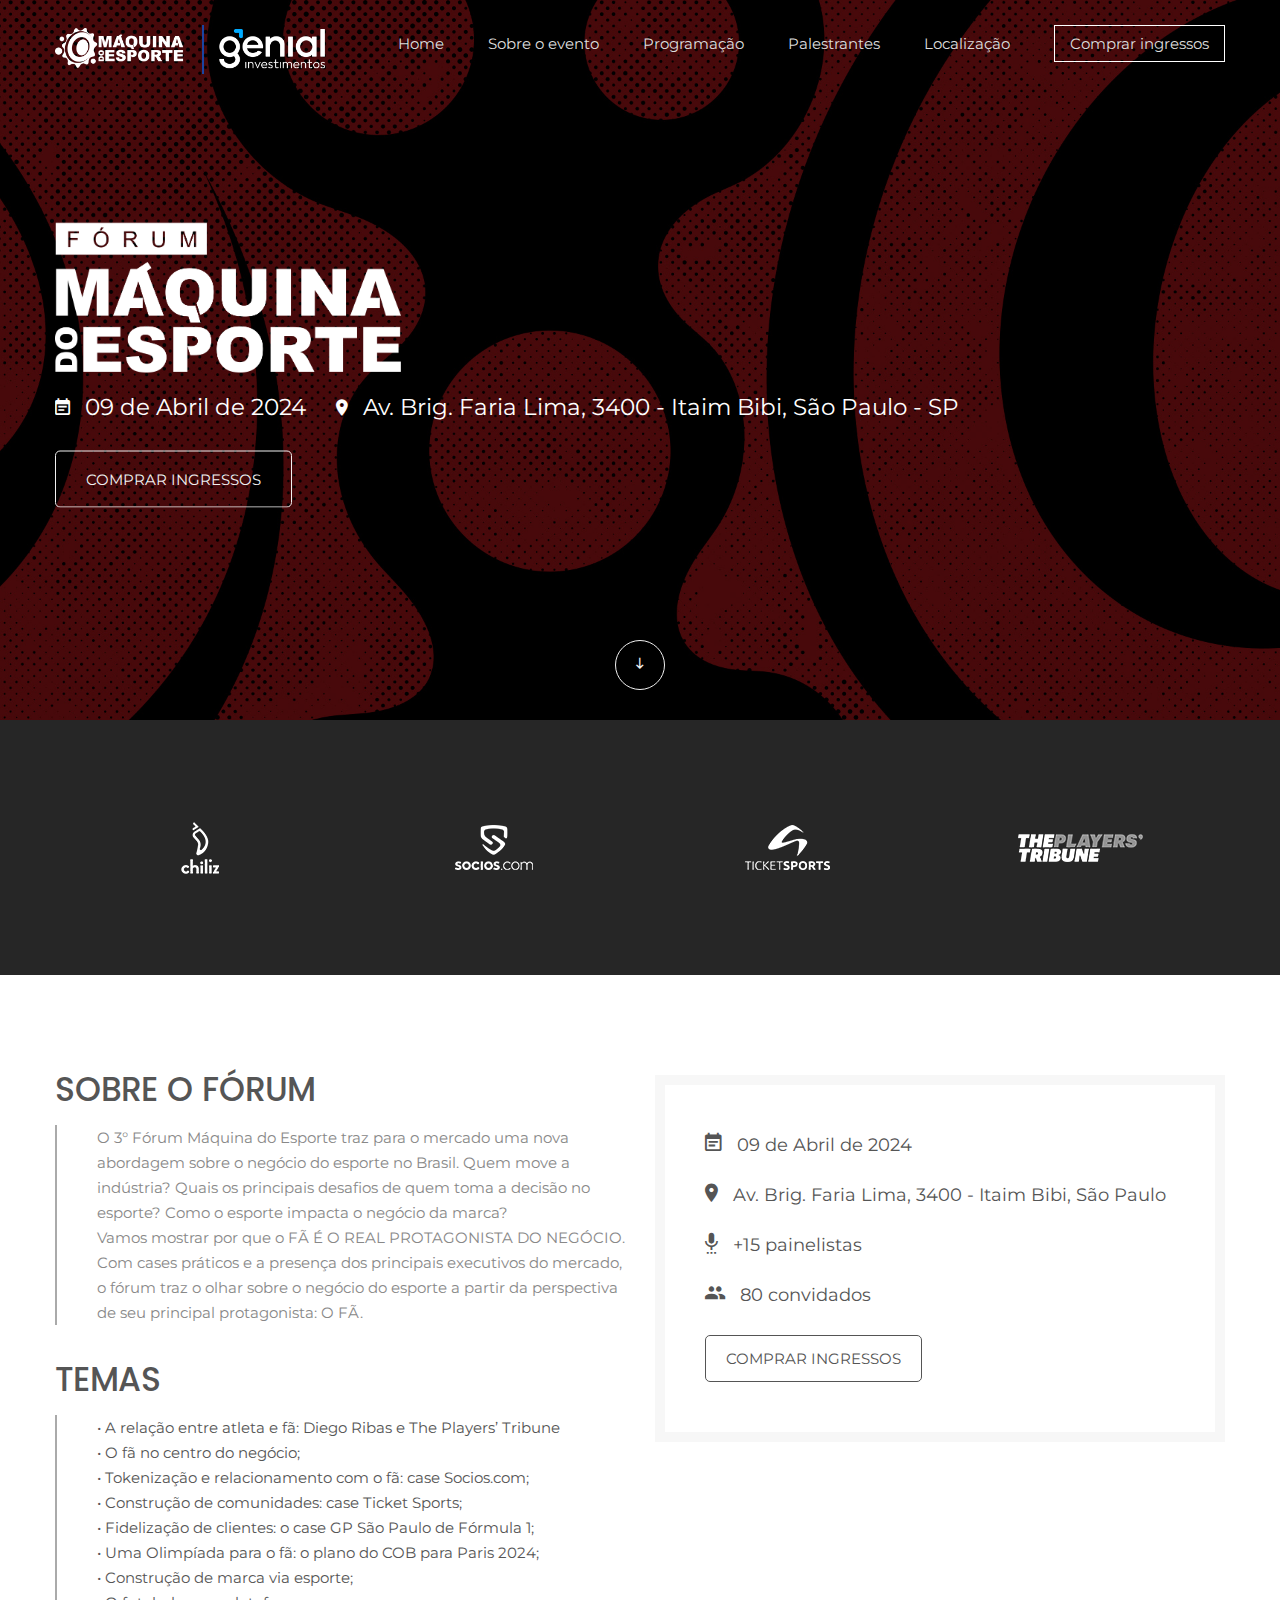
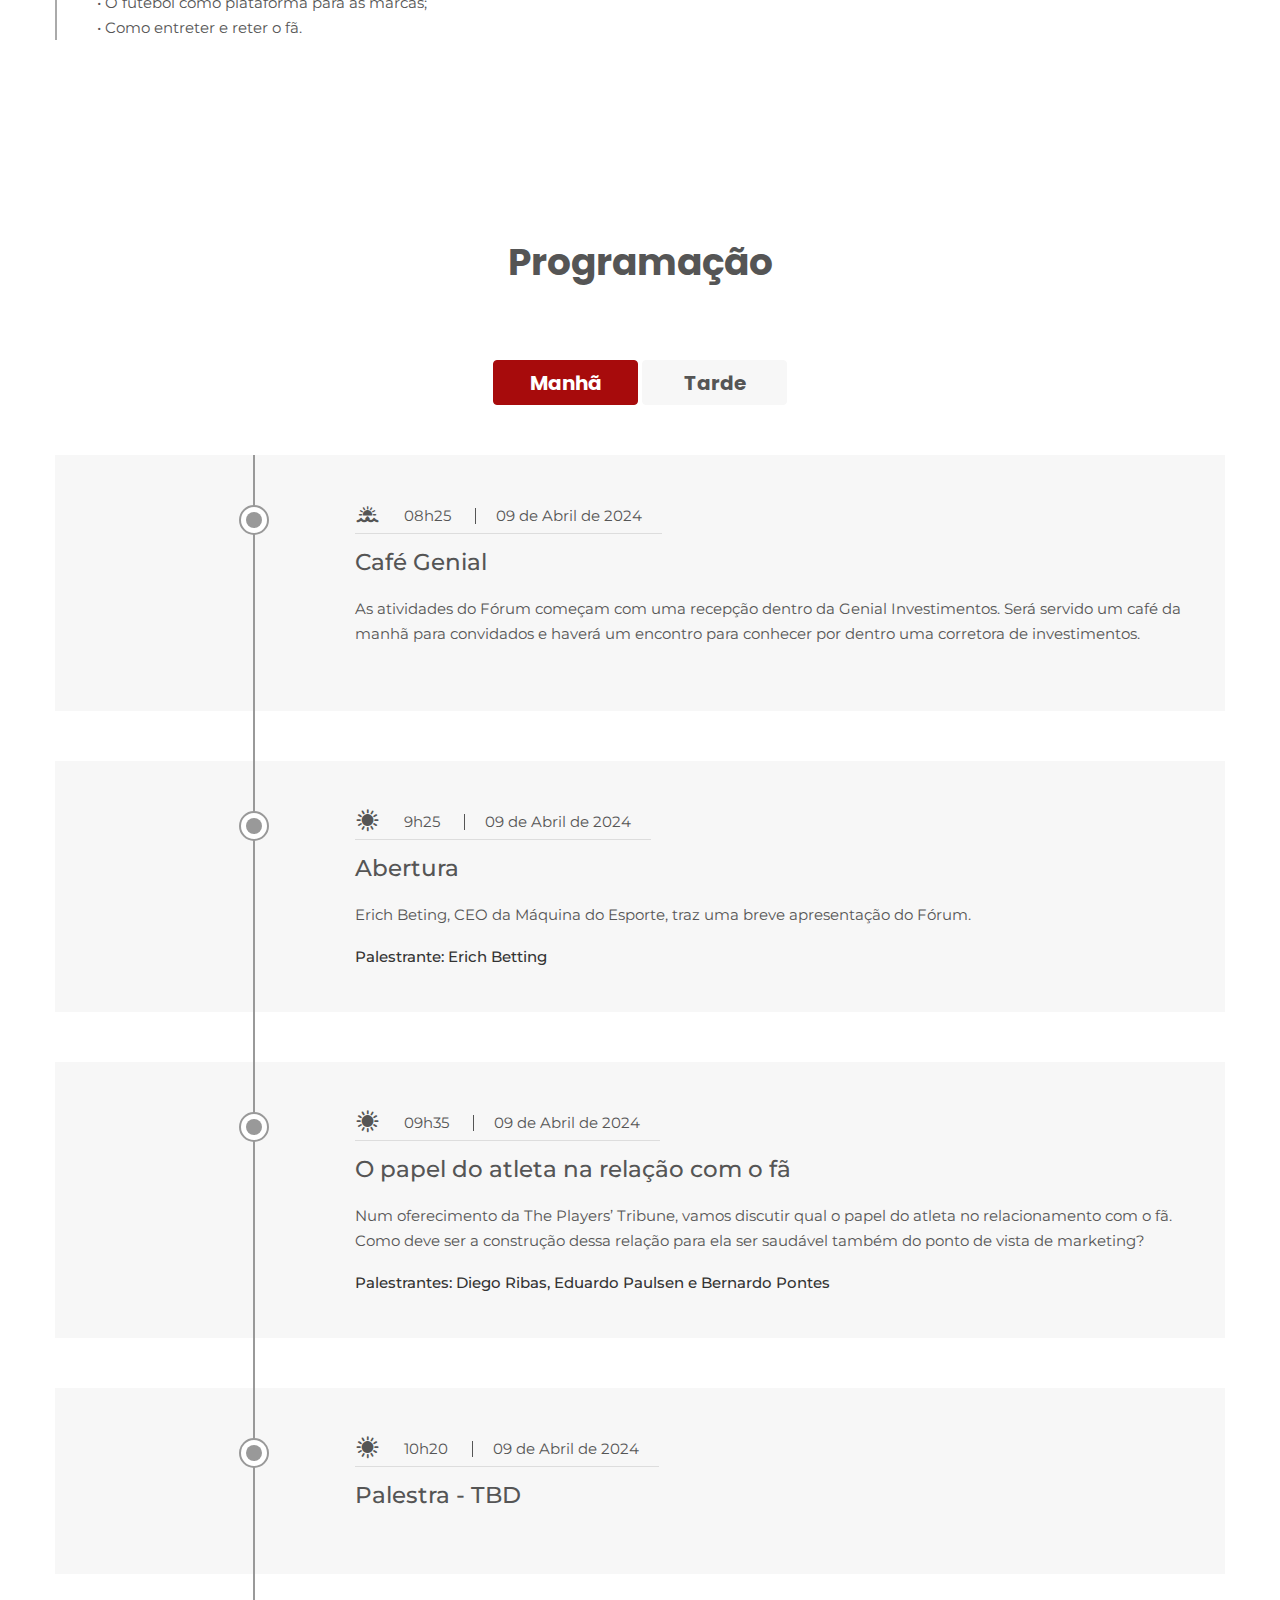
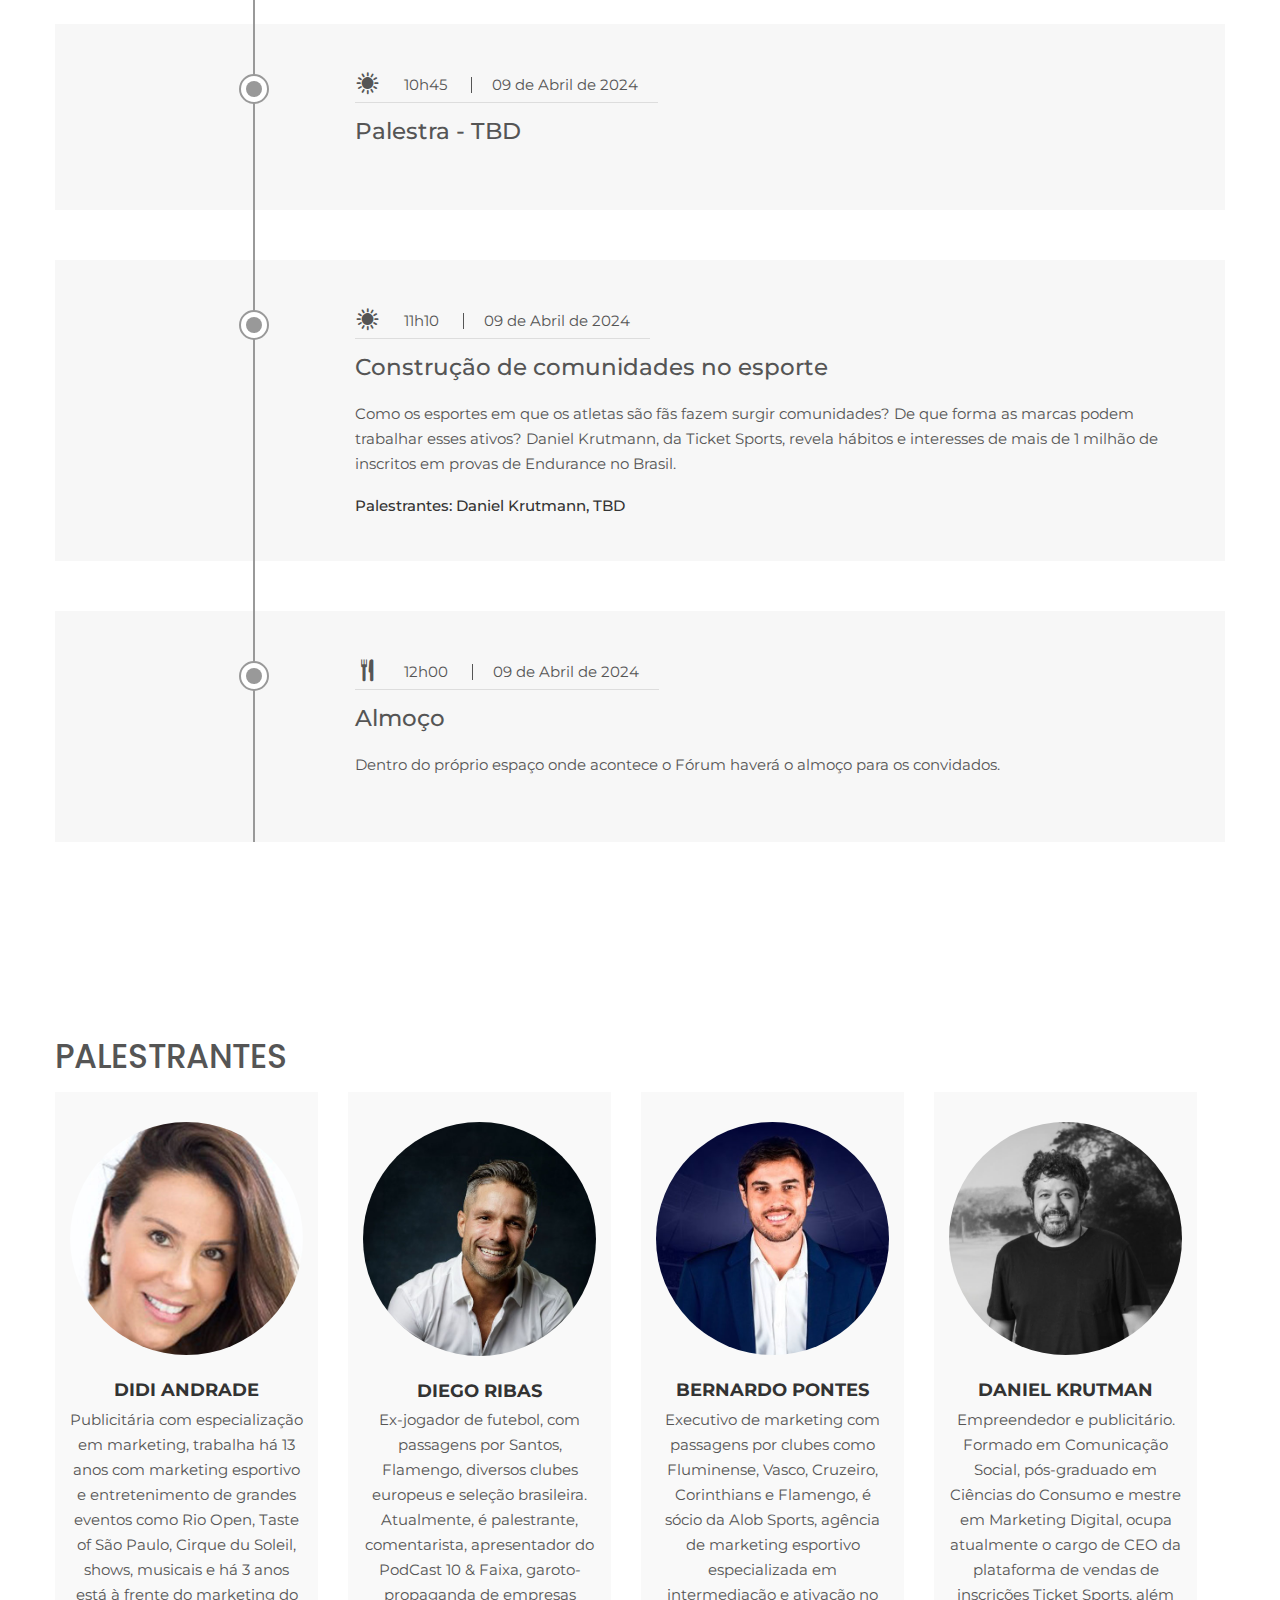
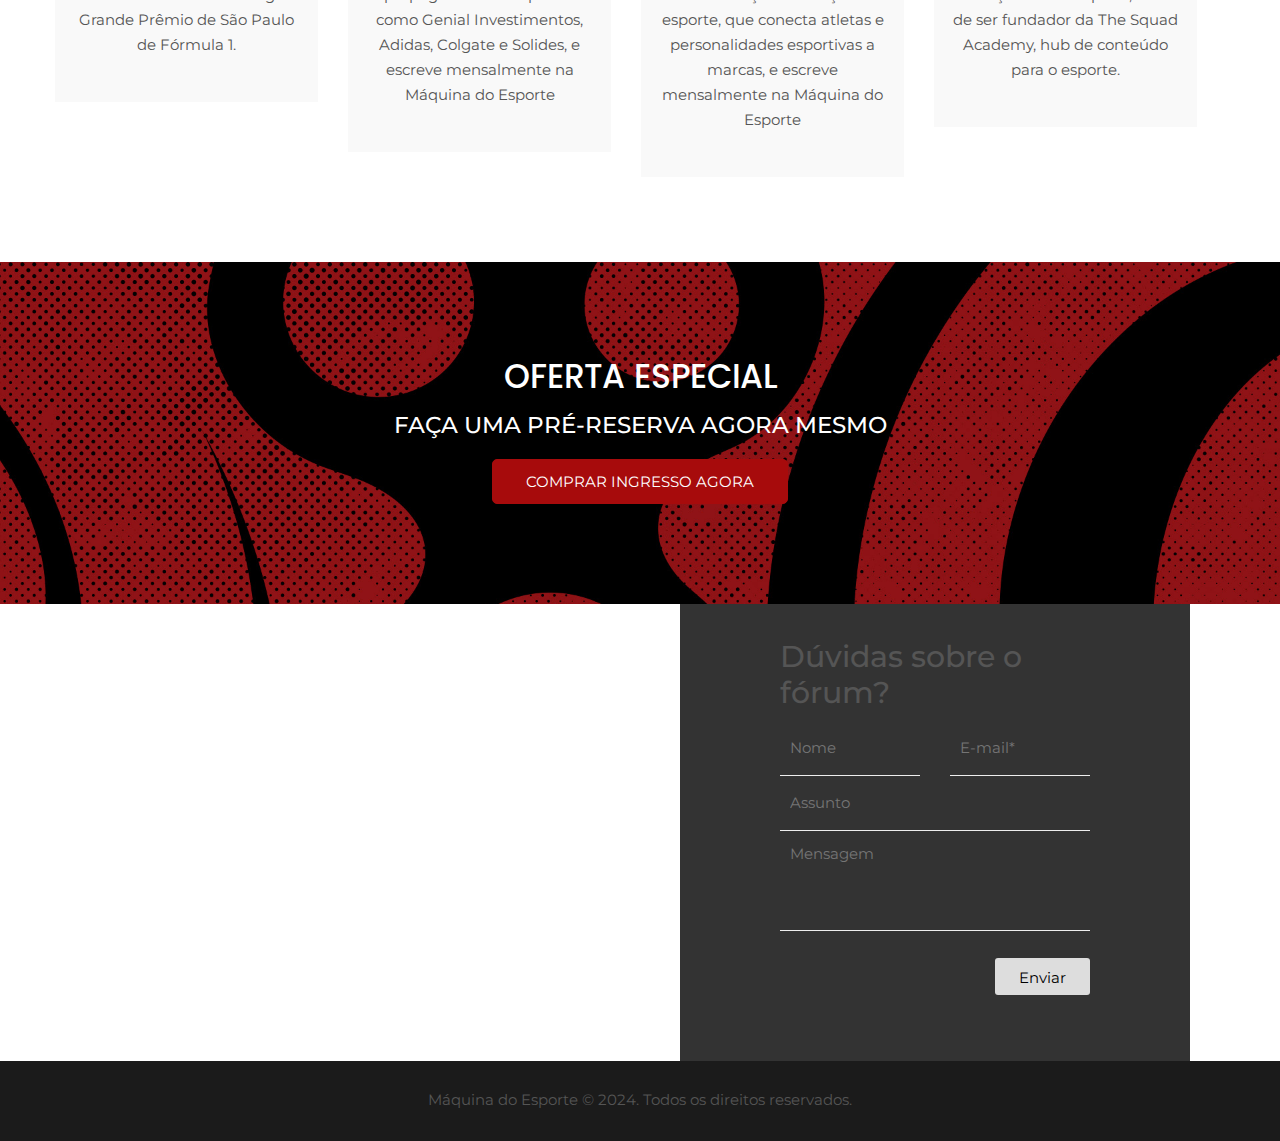
==== commit 21989190: "fix: alguma coisa" ====
--- a/index.html
+++ b/index.html
@@ -271,7 +271,7 @@
                   <div class="about-step">
                     <ul>
                       <li>&bull; A relação entre atleta e fã: Diego Ribas e The Players’ Tribune
-                        <li>&bull; O fã no centro do negócio: cases NBA e WSL;</li>
+                        <li>&bull; O fã no centro do negócio;</li>
                           <li>&bull; Tokenização e relacionamento com o fã: case Socios.com;</li>
                             <li>&bull; Construção de comunidades: case Ticket Sports;</li>
                               <li>&bull; Fidelização de clientes: o case GP São Paulo de Fórmula 1;</li>
@@ -858,7 +858,7 @@
                 <!--single-speaker-->
              
                 <!--single-speaker-->
-                <div class="speaker-item">
+                <div class="speaker-item d-none">
                   <div class="single-speaker shadow-box text-center">
                     <img src="img/team/rodrigo-vicentini.jpg" alt="" />
                     <h4 class="speaker-name uppercase">
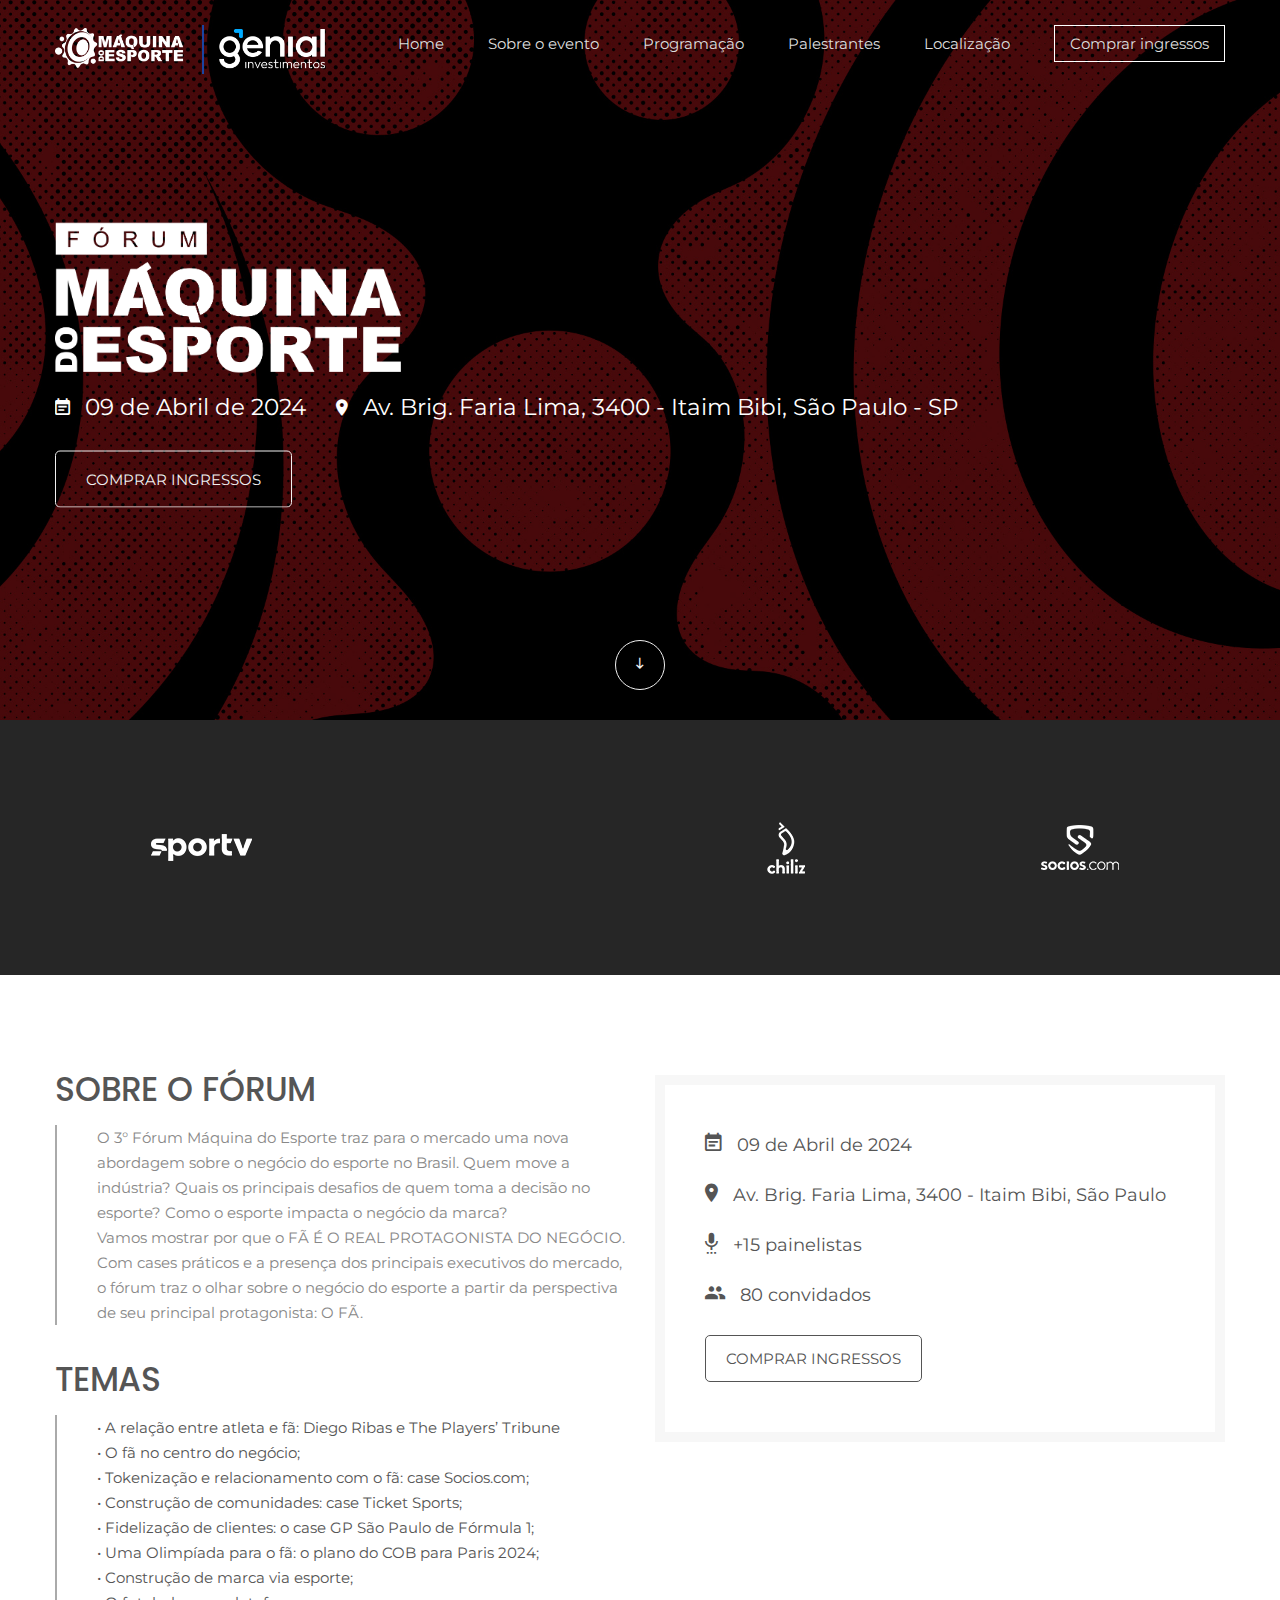
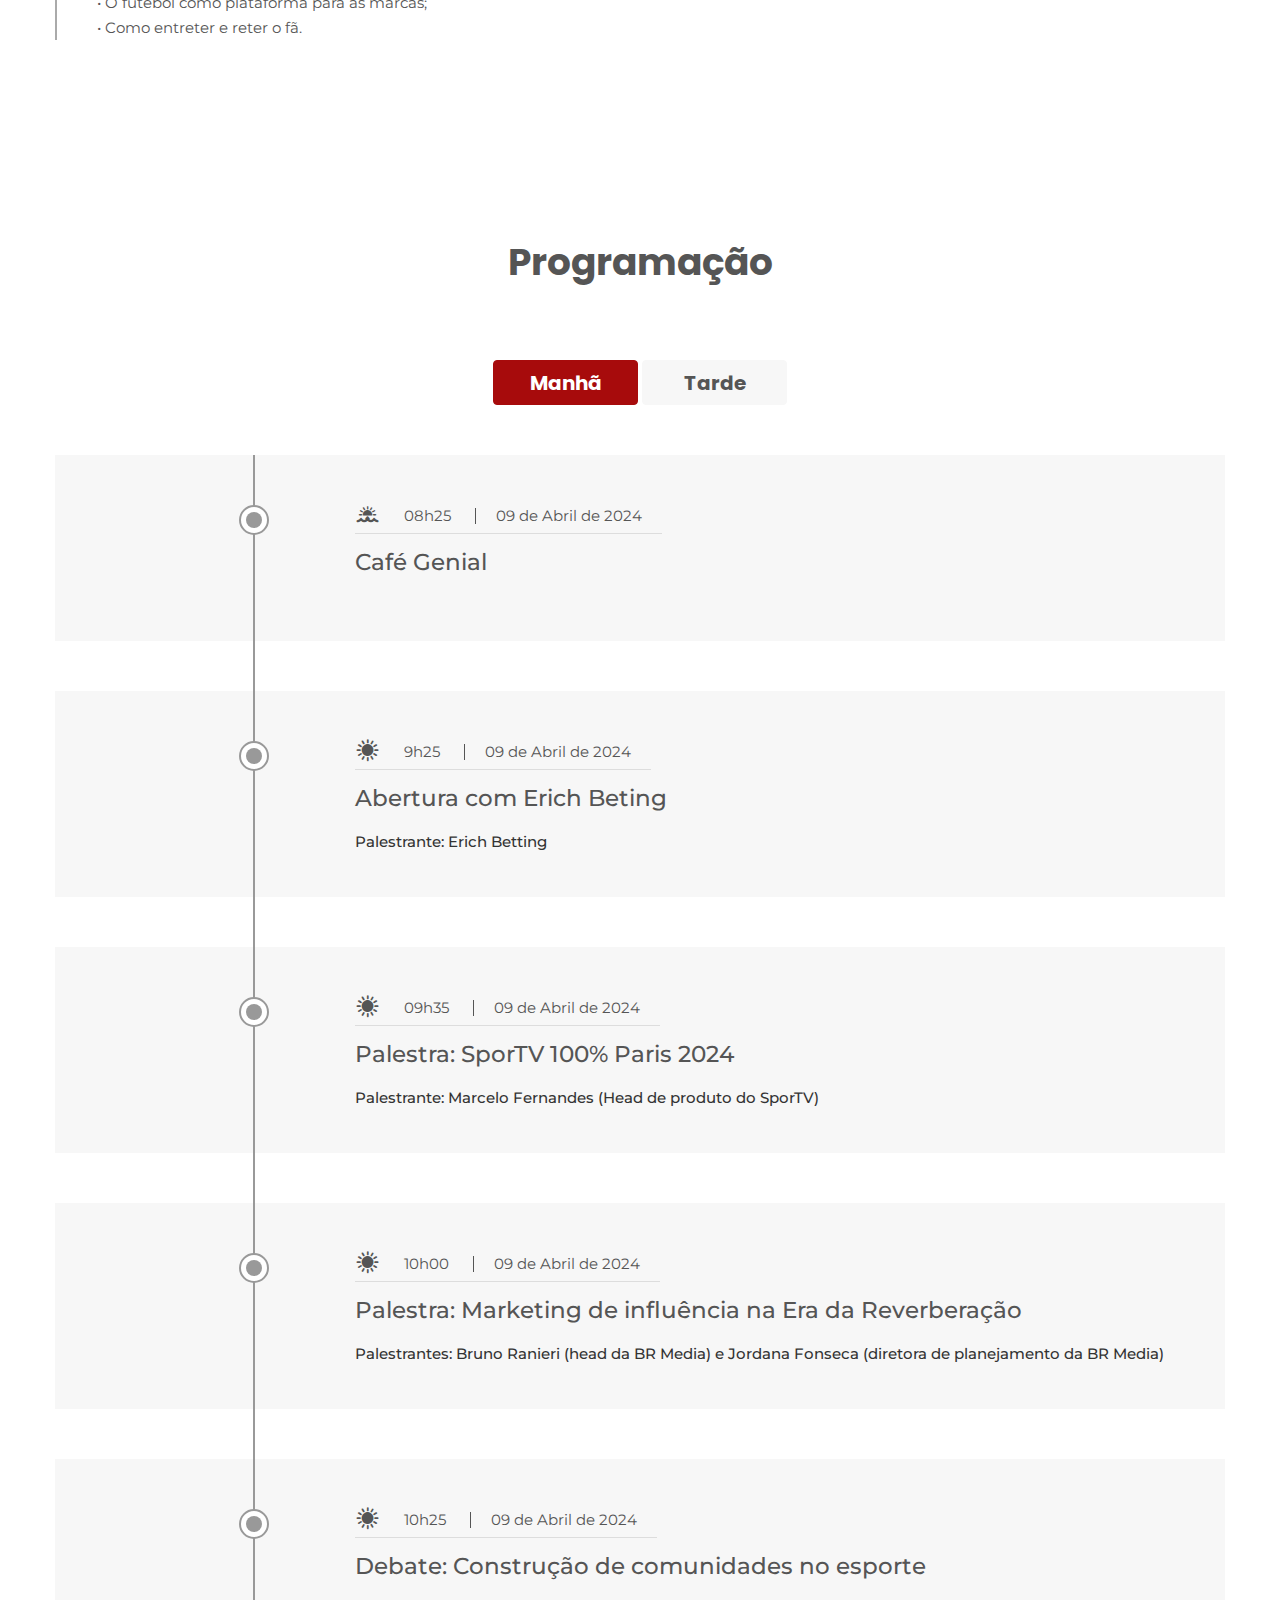
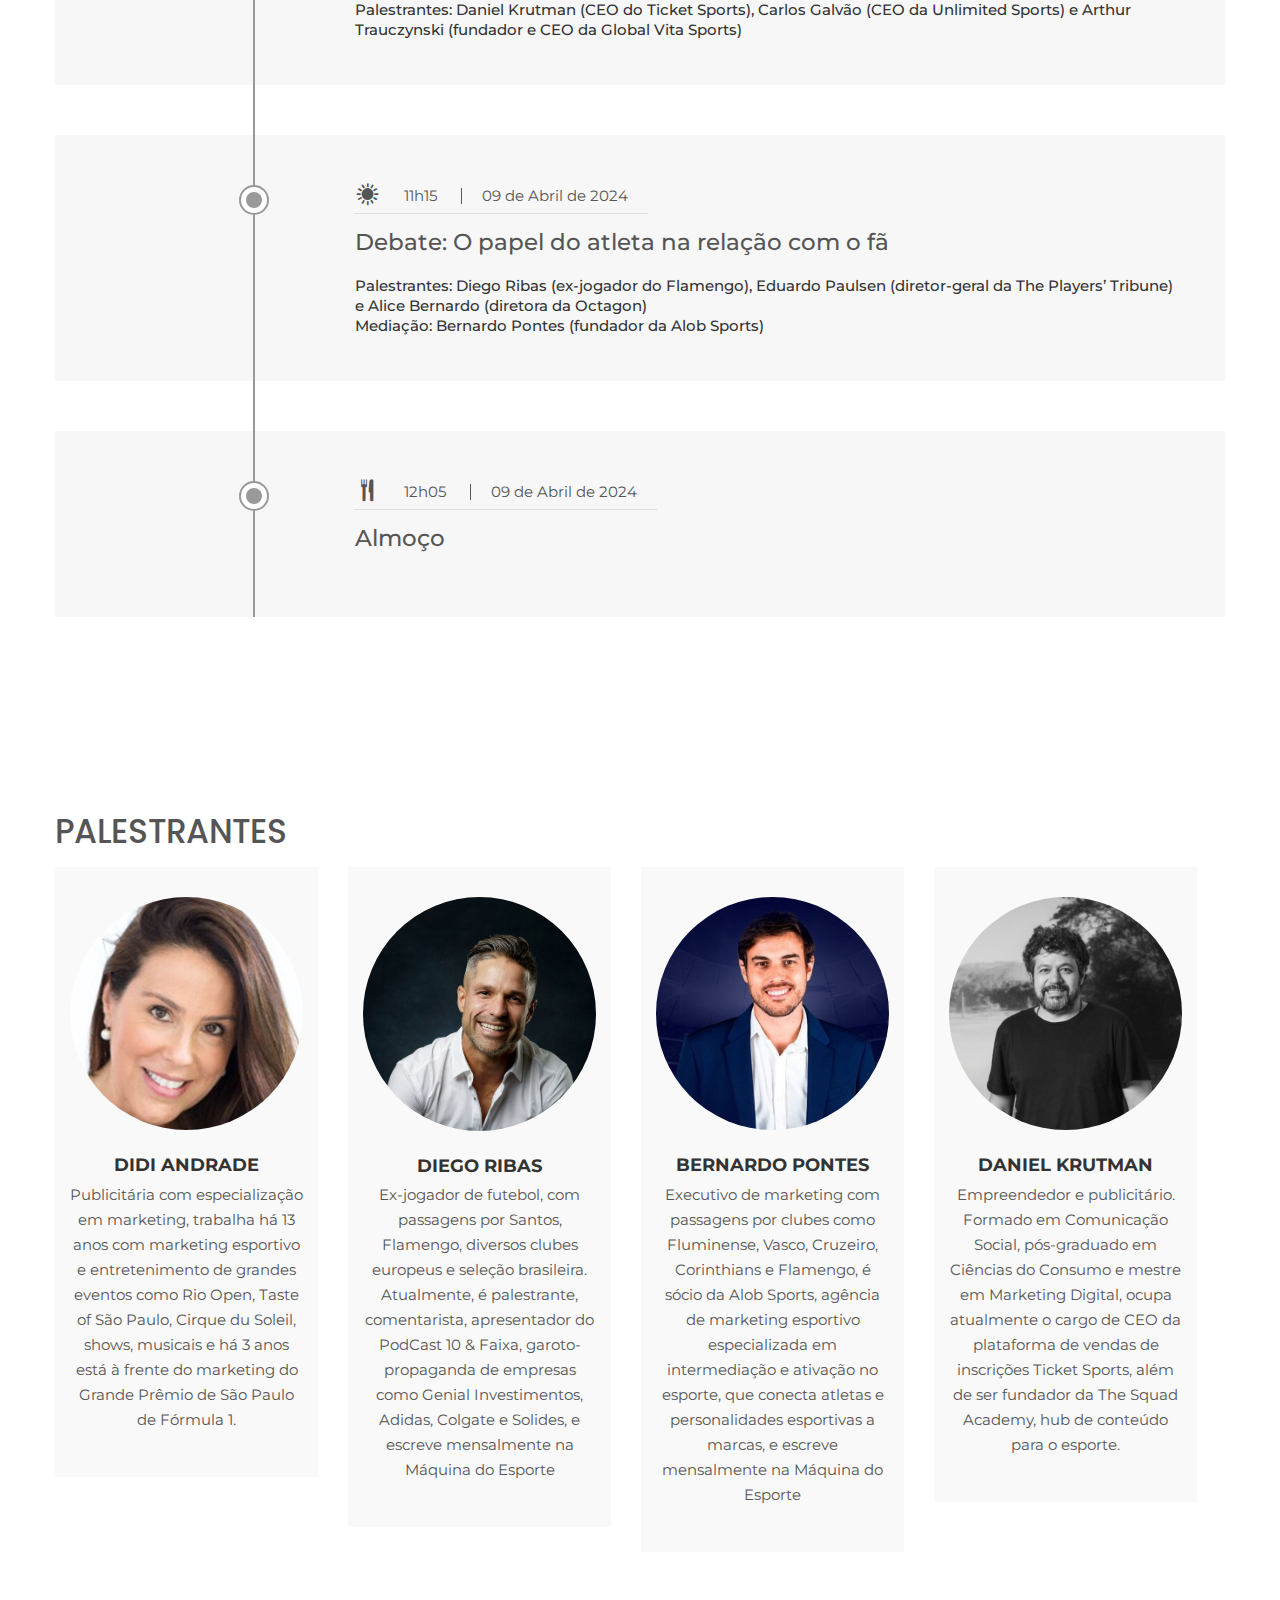
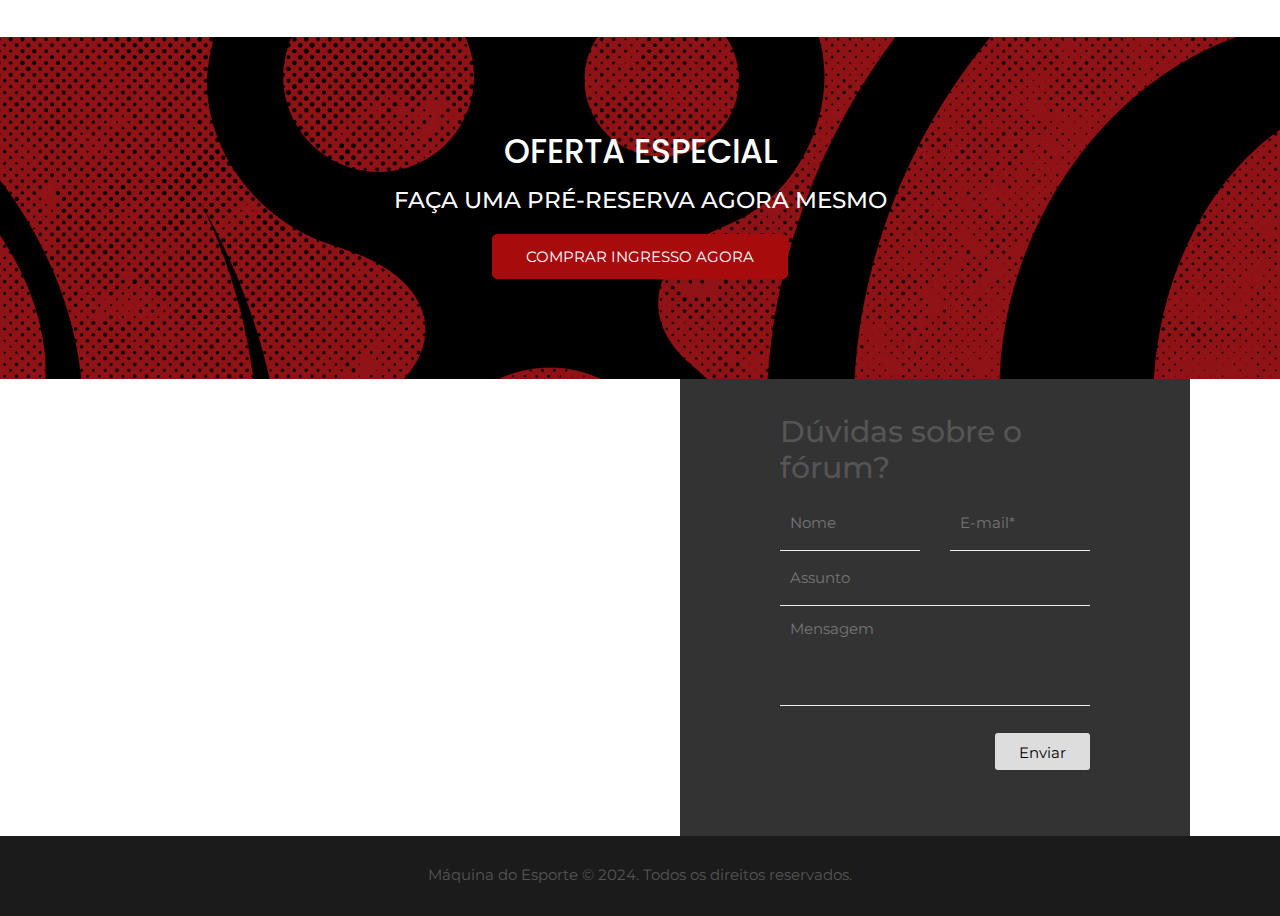
==== commit 697e1a37: "feat: fix timeline; add logos;" ====
--- a/index.html
+++ b/index.html
@@ -230,6 +230,12 @@
             <div class="col-12">
               <div class="total-brand">
                 <div class="single-brand">
+                  <img src="img/brand/logo-sportv.png" alt="" />
+                </div>
+                <div class="single-brand">
+                  <img src="img/brand/logo-brmedia.png" alt="" />
+                </div>
+                <div class="single-brand">
                   <img src="img/brand/logo-chz.png" alt="" />
                 </div>
                 <div class="single-brand">
@@ -361,11 +367,7 @@
                             </ul>
                           </div>
                           <h4>Café Genial</h4>
-                          <p>
-                            As atividades do Fórum começam com uma recepção dentro da Genial Investimentos.
-Será servido um café da manhã para convidados e haverá um encontro para conhecer
-por dentro uma corretora de investimentos.
-                          </p>
+                       
                         </div>
                       </div>
                     </div>
@@ -384,10 +386,8 @@
                               <li>09 de Abril de 2024</li>
                             </ul>
                           </div>
-                          <h4>Abertura</h4>
-                          <p>
-                            Erich Beting, CEO da Máquina do Esporte, traz uma breve apresentação do Fórum.
-                          </p>
+                          <h4>Abertura com Erich Beting</h4>
+                    
                           <h5>Palestrante: Erich Betting</h5>
                         </div>
                       </div>
@@ -407,13 +407,9 @@
                               <li>09 de Abril de 2024</li>
                             </ul>
                           </div>
-                          <h4>O papel do atleta na relação com o fã</h4>
-                          <p>
-                            Num oferecimento da The Players’ Tribune, vamos discutir qual o papel do atleta no
-relacionamento com o fã. Como deve ser a construção dessa relação para ela ser
-saudável também do ponto de vista de marketing?
-                          </p>
-                          <h5>Palestrantes: Diego Ribas, Eduardo Paulsen e Bernardo Pontes</h5>
+                          <h4>Palestra: SporTV 100% Paris 2024</h4>
+                      
+                          <h5>Palestrante: Marcelo Fernandes (Head de produto do SporTV)</h5>
                         </div>
                       </div>
                     </div>
@@ -428,62 +424,61 @@
                           <div class="timeline-top">
                             <ul>
                               <li><i class="icofont icofont-sun-alt"></i></li>
-                              <li>10h20</li>
+                              <li>10h00</li>
                               <li>09 de Abril de 2024</li>
                             </ul>
                           </div>
                           <h4>
-                            Palestra - TBD
+                            Palestra: Marketing de influência na Era da Reverberação
+                          </h4>
+                        <h5>Palestrantes: Bruno Ranieri (head da BR Media) e Jordana Fonseca (diretora de planejamento da BR Media)
+                        </h5>
+                        </div>
+                      </div>
+                    </div>
+                    <!--single timeline end-->
+
+                    <!--single timeline start-->
+                    <div class="single-timeline shadow-box">
+                      <div class="timeline-left">&nbsp;</div>
+                      <div class="timeline-right">
+                        
+                        <div class="timeline-content">
+                          <div class="timeline-top">
+                            <ul>
+                              <li><i class="icofont icofont-sun-alt"></i></li>
+                              <li>10h25</li>
+                              <li>09 de Abril de 2024</li>
+                            </ul>
+                          </div>
+                          <h4>Debate: Construção de comunidades no esporte</h4>
+                          <h5>Palestrantes: Daniel Krutman (CEO do Ticket Sports), Carlos Galvão (CEO da Unlimited Sports) e Arthur Trauczynski (fundador e CEO da Global Vita Sports)</h5>
+                        </div>
+                      </div>
+                    </div>
+                    <!--single timeline end-->
+
+                    <!--single timeline start-->
+                    <div class="single-timeline shadow-box">
+                      <div class="timeline-left">&nbsp;</div>
+                      <div class="timeline-right">
+                       
+                        <div class="timeline-content">
+                          <div class="timeline-top">
+                            <ul>
+                              <li><i class="icofont icofont-sun-alt"></i></li>
+                              <li>11h15</li>
+                              <li>09 de Abril de 2024</li>
+                            </ul>
+                          </div>
+                          <h4>
+                            Debate: O papel do atleta na relação com o fã
                           </h4>
                         
-                        </div>
-                      </div>
-                    </div>
-                    <!--single timeline end-->
-
-                    <!--single timeline start-->
-                    <div class="single-timeline shadow-box">
-                      <div class="timeline-left">&nbsp;</div>
-                      <div class="timeline-right">
-                        
-                        <div class="timeline-content">
-                          <div class="timeline-top">
-                            <ul>
-                              <li><i class="icofont icofont-sun-alt"></i></li>
-                              <li>10h45</li>
-                              <li>09 de Abril de 2024</li>
-                            </ul>
-                          </div>
-                          <h4>Palestra - TBD</h4>
-                        
-                        </div>
-                      </div>
-                    </div>
-                    <!--single timeline end-->
-
-                    <!--single timeline start-->
-                    <div class="single-timeline shadow-box">
-                      <div class="timeline-left">&nbsp;</div>
-                      <div class="timeline-right">
-                       
-                        <div class="timeline-content">
-                          <div class="timeline-top">
-                            <ul>
-                              <li><i class="icofont icofont-sun-alt"></i></li>
-                              <li>11h10</li>
-                              <li>09 de Abril de 2024</li>
-                            </ul>
-                          </div>
-                          <h4>
-                            Construção de comunidades no esporte
-                          </h4>
-                          <p>
-                            Como os esportes em que os atletas são fãs fazem surgir comunidades? De que
-forma as marcas podem trabalhar esses ativos? Daniel Krutmann, da Ticket Sports,
-revela hábitos e interesses de mais de 1 milhão de inscritos em provas de Endurance
-no Brasil.
-                          </p>
-                          <h5>Palestrantes: Daniel Krutmann, TBD</h5>
+                          <h5>Palestrantes: Diego Ribas (ex-jogador do Flamengo), Eduardo Paulsen (diretor-geral da The Players’ Tribune) e Alice Bernardo (diretora da Octagon)
+                          </h5>
+                          <h5>Mediação: Bernardo Pontes (fundador da Alob Sports)
+                          </h5>
                         </div>
                       </div>
                     </div>
@@ -500,15 +495,12 @@
                               <li>
                                 <i class="icofont icofont-fork-and-knife"></i>
                               </li>
-                              <li>12h00</li>
+                              <li>12h05</li>
                               <li>09 de Abril de 2024</li>
                             </ul>
                           </div>
                           <h4>Almoço</h4>
-                          <p>
-                            Dentro do próprio espaço onde acontece o Fórum haverá o almoço para os
-convidados.
-                          </p>
+                       
                         </div>
                       </div>
                     </div>
@@ -524,27 +516,7 @@
                   id="day-02-two"
                 >
                   <div class="total-timeline">
-                    <!--single timeline start-->
-                    <div class="single-timeline shadow-box">
-                      <div class="timeline-left">&nbsp;</div>
-                      <div class="timeline-right">
-                      
-                        <div class="timeline-content">
-                          <div class="timeline-top">
-                            <ul>
-                              <li><i class="icofont icofont-sun-rise"></i></li>
-                              <li>13h30</li>
-                              <li>09 de Abril de 2024</li>
-                            </ul>
-                          </div>
-                          <h4>Retorno</h4>
-                          <p>
-                            Após a pausa para o almoço, retomamos com a programação da tarde do Fórum.
-                          </p>
-                        </div>
-                      </div>
-                    </div>
-                    <!--single timeline end-->
+
 
                     <!--single timeline start-->
                     <div class="single-timeline shadow-box">
@@ -559,13 +531,9 @@
                               <li>09 de Abril de 2024</li>
                             </ul>
                           </div>
-                          <h4>Relacionamento com o fã</h4>
-                          <p>
-                            Adriana Andrade, executiva de marketing do Grande Prêmio São Paulo de Fórmula 1,
-mostra como o GP transformou um evento de um final de semana numa plataforma
-anual de diálogo com o fã.
-                          </p>
-                          <h5>Palestrante: Adriana Andrade</h5>
+                          <h4>Palestra: Construindo uma relação sólida com o fã</h4>
+                         
+                          <h5>Palestrante: Adriana Andrade (gerente de marketing do Grande Prêmio São Paulo de Fórmula 1)</h5>
                         </div>
                       </div>
                     </div>
@@ -584,14 +552,11 @@
                               <li>09 de Abril de 2024</li>
                             </ul>
                           </div>
-                          <h4>A Tokenização para engajar o torcedor</h4>
-                          <p>
-                            A Web3 modifica de forma sistemática a relação do fã com o esporte. Bruno Pessoa,
-country manager da Socios.com, explica como a empresa tem trabalhado o patrocínio
-a clubes de futebol para construir pontes sólidas de engajamento e monetização dos
-fãs.
-                          </p>
-                          <h5>Palestrantes: Bruno Pessoa, TBD</h5>
+                          <h4>Debate: Blockchain, fan tokens e as oportunidades de negócio com o fã
+                          </h4>
+                        
+                          <h5>Palestrantes: Bruno Pessoa (diretor-geral da Socios.com), Diego Borgo (Top Voice para Web3 do LinkedIn), Lugui Tillier (diretor da Lumix) e João Pedro Dobes (coordenador comercial do Vasco da Gama SAF)
+                          </h5>
                         </div>
                       </div>
                     </div>
@@ -610,37 +575,11 @@
                               <li>09 de Abril de 2024</li>
                             </ul>
                           </div>
-                          <h4>Uma Olimpíada para o fã</h4>
-                          <p>
-                            Gustavo Herbetta, diretor de marketing do Comitê Olímpico do Brasil, detalha o plano
-do COB para Paris 2024. Como o fã dos esportes olímpicos será abordado ao longo
-do ano e quais as oportunidades para as marcas.
-                          </p>
-                          <h5>Palestrante: Gustavo Herbetta</h5>
-                        </div>
-                      </div>
-                    </div>
-                    <!--single timeline end-->
-
-                    <!--single timeline start-->
-                    <div class="single-timeline shadow-box">
-                      <div class="timeline-left">&nbsp;</div>
-                      <div class="timeline-right">
-                    
-                        <div class="timeline-content">
-                          <div class="timeline-top">
-                            <ul>
-                              <li><i class="icofont icofont-sun-alt"></i></li>
-                              <li>15h20</li>
-                              <li>09 de Abril de 2024</li>
-                            </ul>
-                          </div>
-                          <h4>Construção de marca pelo esporte</h4>
-                          <p>
-                            Rodolfo Riechert, CEO da Genial Investimentos, mostra como a empresa constrói sua
-marca a partir de investimentos no esporte.
-                          </p>
-                          <h5>Palestrante: Rodolfo Riechert</h5>
+                          <h4>Debate: O impacto  da mulher no consumo do esporte
+                          </h4>
+                          
+                          <h5>Palestrantes: Giovana Aleixo (diretora de projetos da Octagon) e Marina Fagali (gerente sênior de relações públicas e institucionais da Socios.com)
+                          </h5>
                         </div>
                       </div>
                     </div>
@@ -661,10 +600,8 @@
                               <li>09 de Abril de 2024</li>
                             </ul>
                           </div>
-                          <h4>Pausa para café</h4>
-                          <p>
-                            Uma pausa de 15 minutos para reabastecer as energias.
-                          </p>
+                          <h4>Pausa para o café</h4>
+                         
                         </div>
                       </div>
                     </div>
@@ -683,11 +620,9 @@
                               <li>09 de Abril de 2024</li>
                             </ul>
                           </div>
-                          <h4>O fã no centro do negócio</h4>
-                          <p>
-                            As ligas esportivas americanas são reconhecidas pelo investimento na experiência do fã. Ivan Martinho, CEO da World Surf League, lidera o debate sobre as entidades que colocam o fã no centro do negócio.
-                          </p>
-                          <h5>Palestrantes: Ivan Martinho e TBD</h5>
+                          <h4>Debate: O fã no centro do negócio</h4>
+                      
+                          <h5>Palestrantes: Ivan Martinho (presidente da WSL na América Latina) e Arnon de Mello (vice-presidente da NBA para a América Latina)</h5>
                         </div>
                       </div>
                     </div>
@@ -706,8 +641,33 @@
                               <li>09 de Abril de 2024</li>
                             </ul>
                           </div>
-                          <h4>Debate - TBD</h4>
-                          
+                          <h4>Bate-papo: Construção de marca pelo esporte
+                          </h4>
+                          <h5>Convidado: Rodolfo Riechert (CEO da Genial Investimentos)
+                          </h5>
+                        </div>
+                      </div>
+                    </div>
+                    <!--single timeline end-->
+
+                    <!--single timeline start-->
+                    <div class="single-timeline shadow-box">
+                      <div class="timeline-left">&nbsp;</div>
+                      <div class="timeline-right">
+                       
+                        <div class="timeline-content">
+                          <div class="timeline-top">
+                            <ul>
+                              <li><i class="icofont icofont-sun-set"></i></li>
+                              <li>17h20</li>
+                              <li>09 de Abril de 2024</li>
+                            </ul>
+                          </div>
+                          <h4>Palestra: Uma Olimpíada para o fã
+                          </h4>
+                          <h5>Palestrante: Gustavo Herbetta (diretor de marketing do COB)
+
+                          </h5>
                         </div>
                       </div>
                     </div>
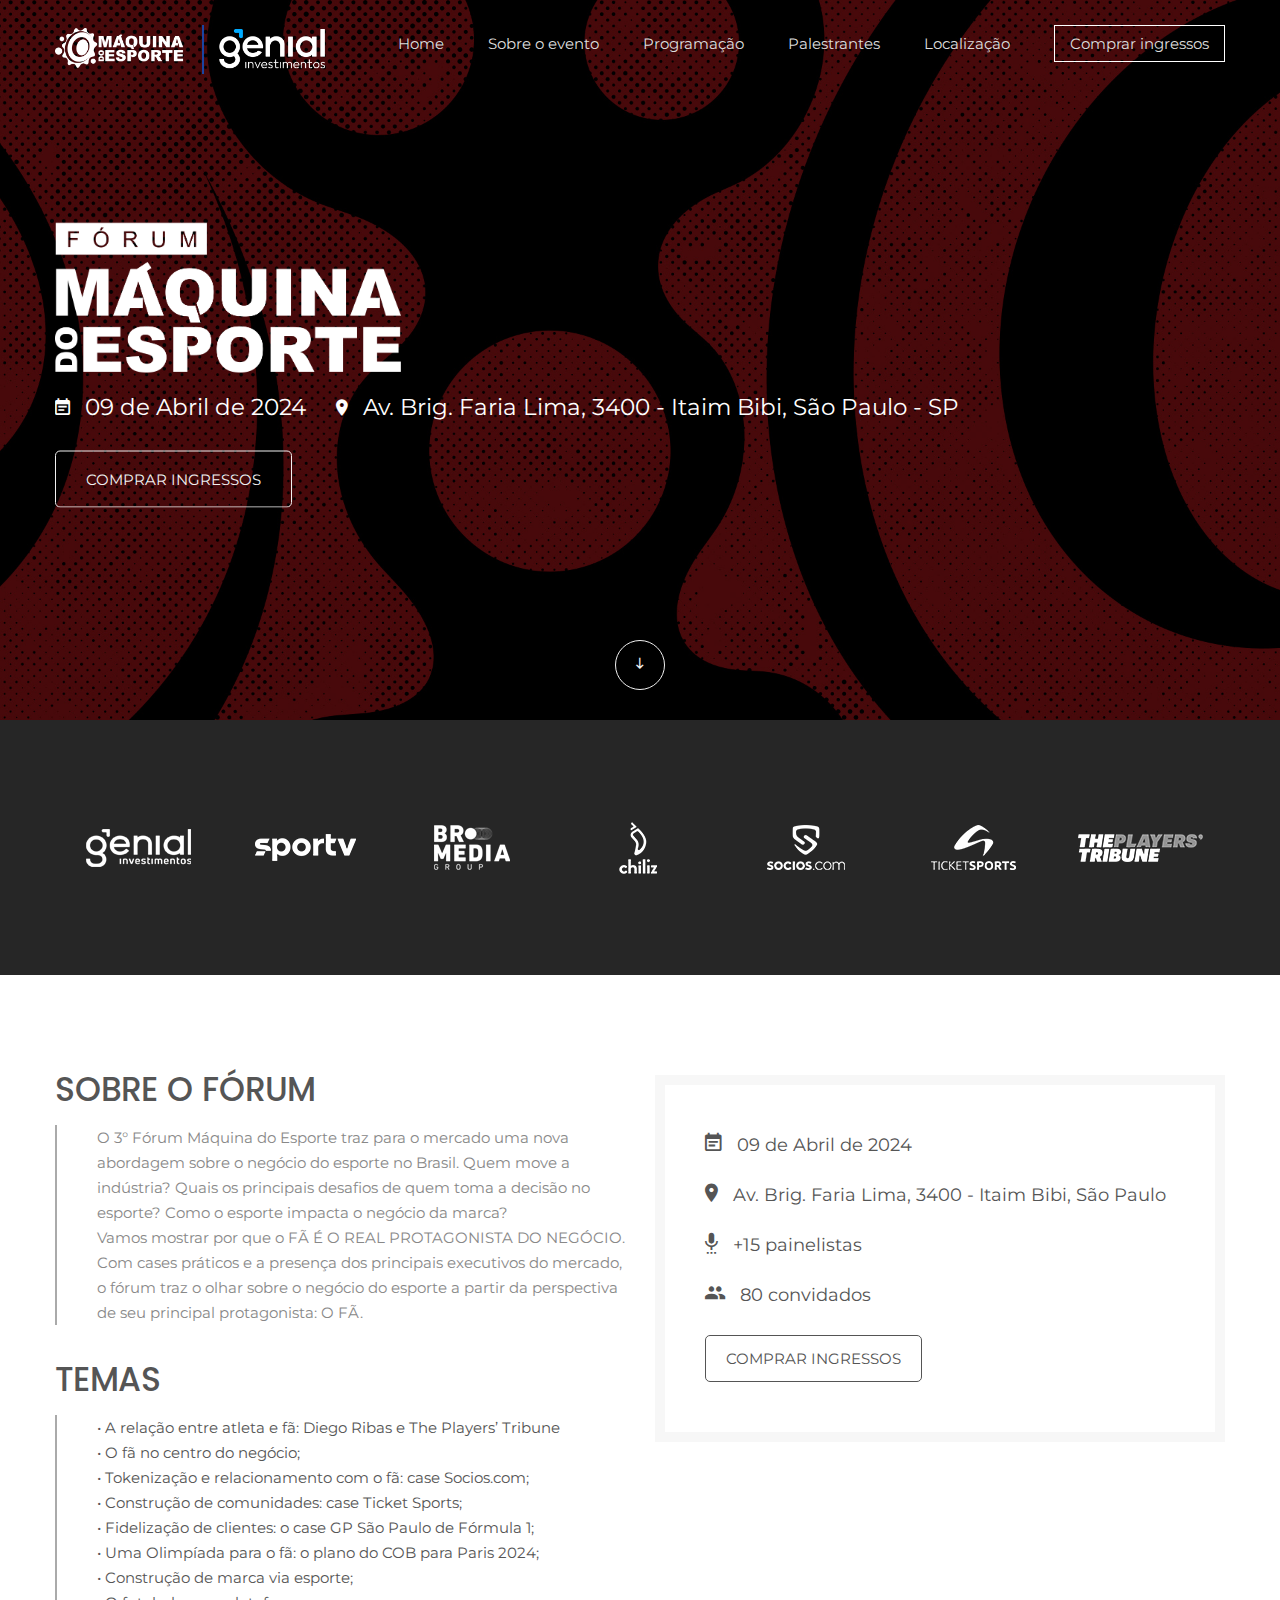
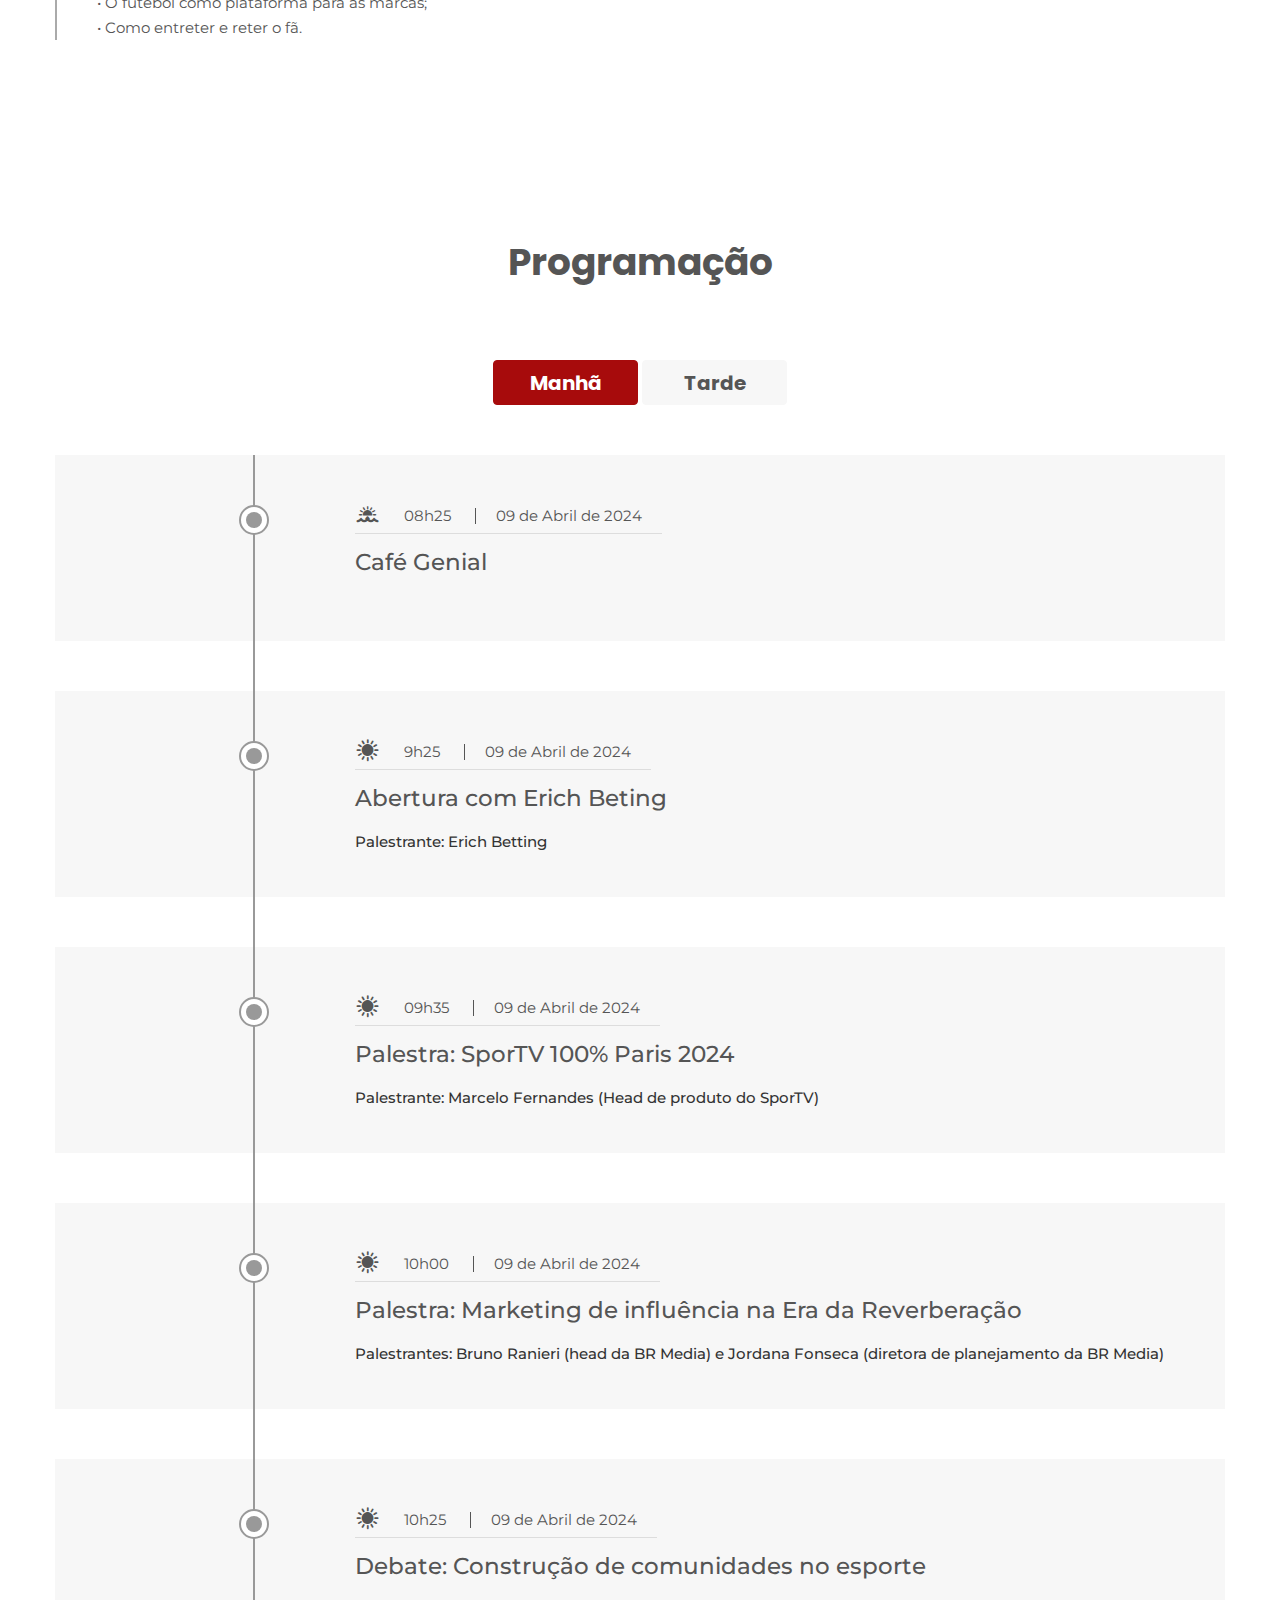
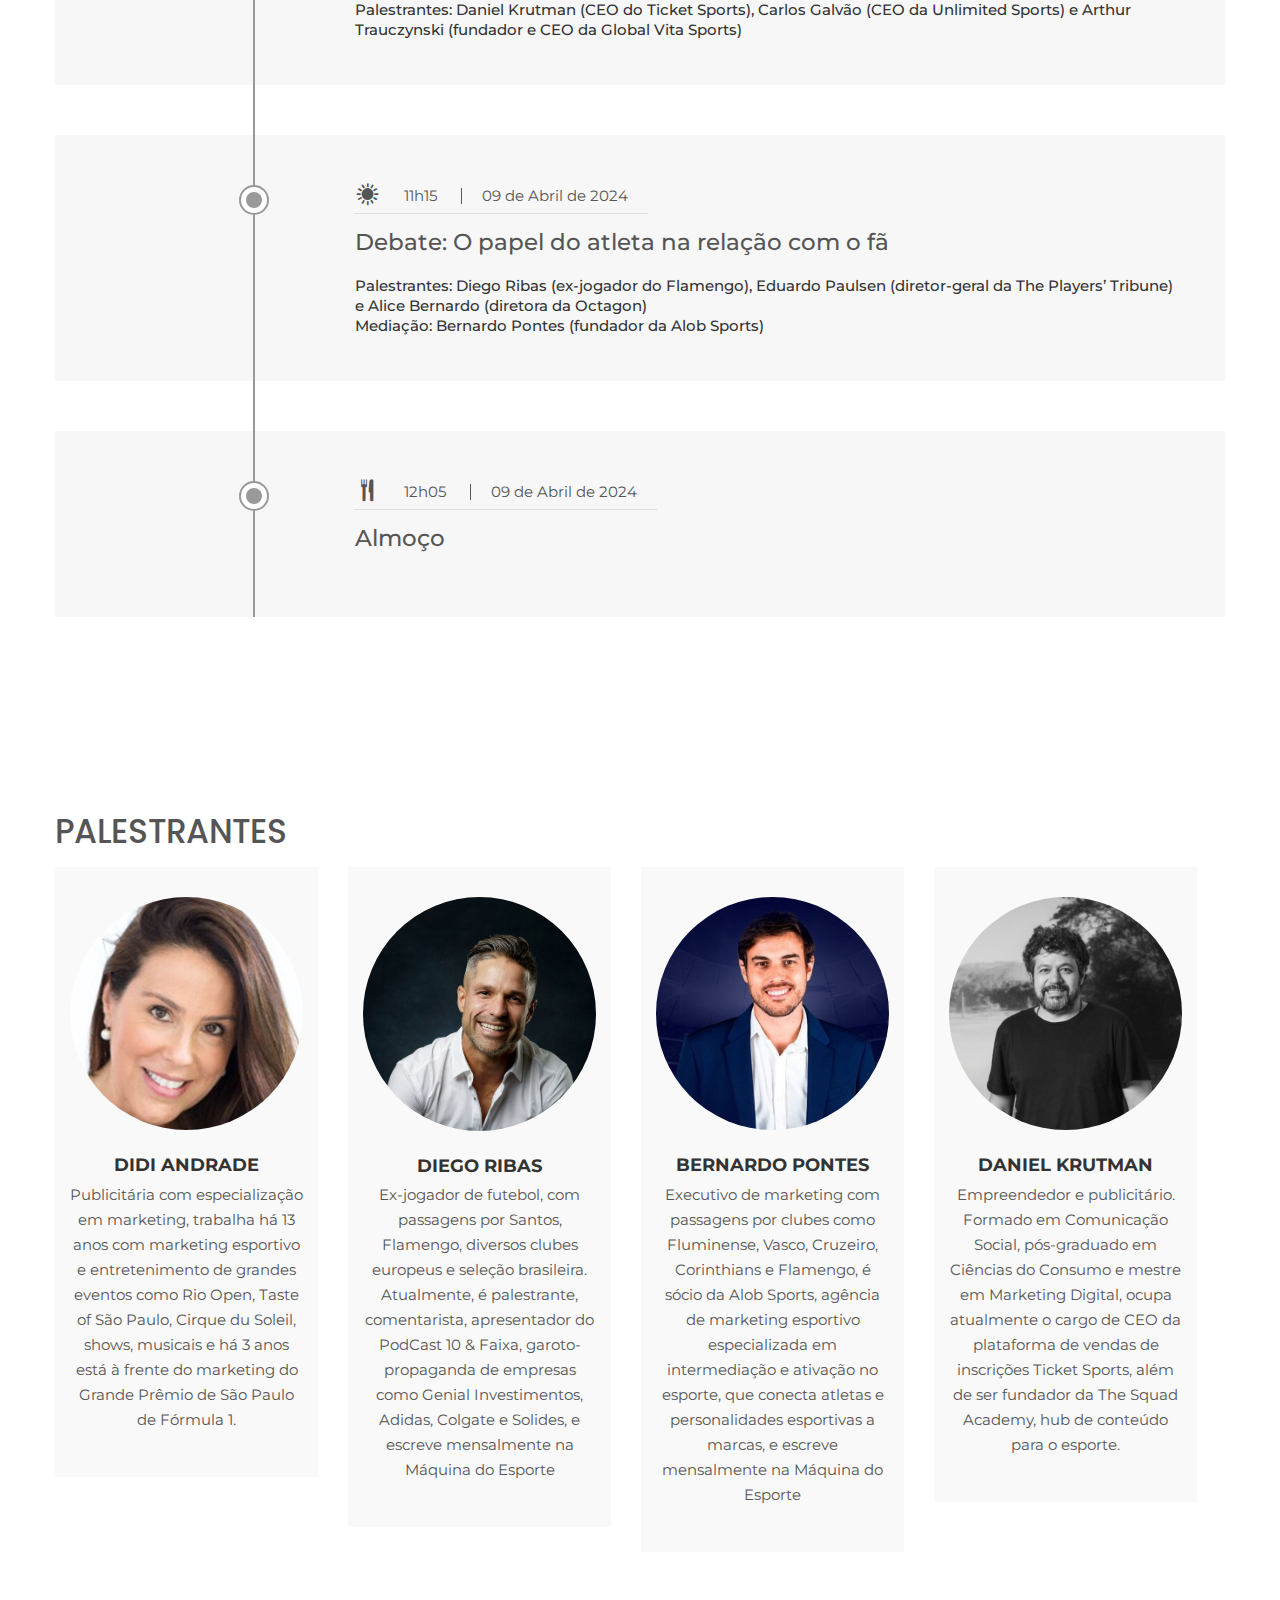
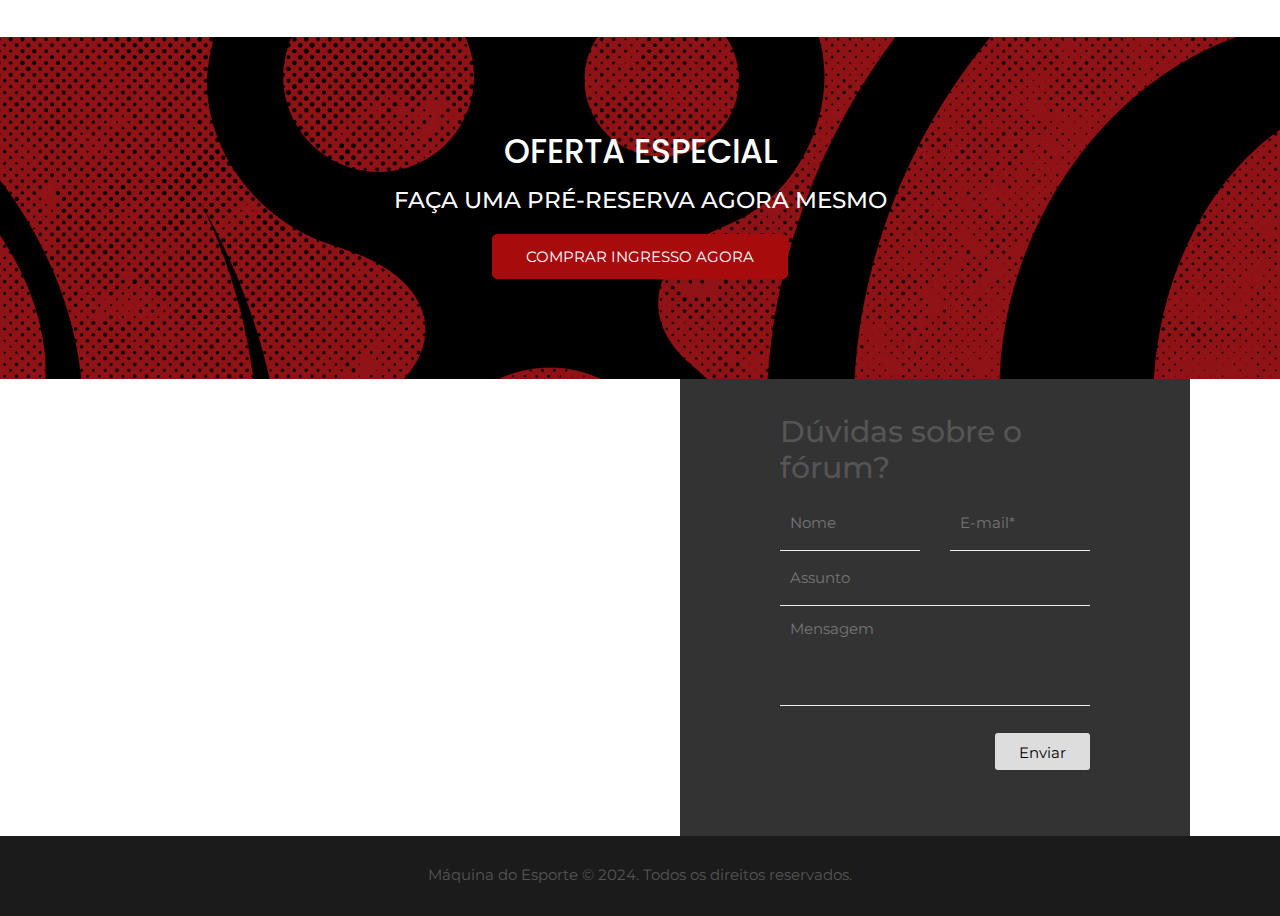
==== commit 0aec6b38: "feat: add logo genial; add alt;" ====
--- a/index.html
+++ b/index.html
@@ -230,22 +230,25 @@
             <div class="col-12">
               <div class="total-brand">
                 <div class="single-brand">
-                  <img src="img/brand/logo-sportv.png" alt="" />
+                  <img src="img/brand/logo-genial.png" alt="Logo Genial Investimentos" />
                 </div>
                 <div class="single-brand">
-                  <img src="img/brand/logo-brmedia.png" alt="" />
+                  <img src="img/brand/logo-sportv.png" alt="Logo SporTV" />
                 </div>
                 <div class="single-brand">
-                  <img src="img/brand/logo-chz.png" alt="" />
+                  <img src="img/brand/logo-brmedia.png" alt="Logo BRMedia" />
                 </div>
                 <div class="single-brand">
-                  <img src="img/brand/logo-socios.png" alt="" />
+                  <img src="img/brand/logo-chz.png" alt="Logo Chiliz" />
                 </div>
                 <div class="single-brand">
-                  <img src="img/brand/logo-ticketsports.png" alt="" />
+                  <img src="img/brand/logo-socios.png" alt="Logo Sócios.com" />
                 </div>
                 <div class="single-brand">
-                  <img src="img/brand/logo-tpt.png" alt="" />
+                  <img src="img/brand/logo-ticketsports.png" alt="Logo TicketSports" />
+                </div>
+                <div class="single-brand">
+                  <img src="img/brand/logo-tpt.png" alt="Logo The Players Tribune" />
                 </div>
                </div>
             </div>
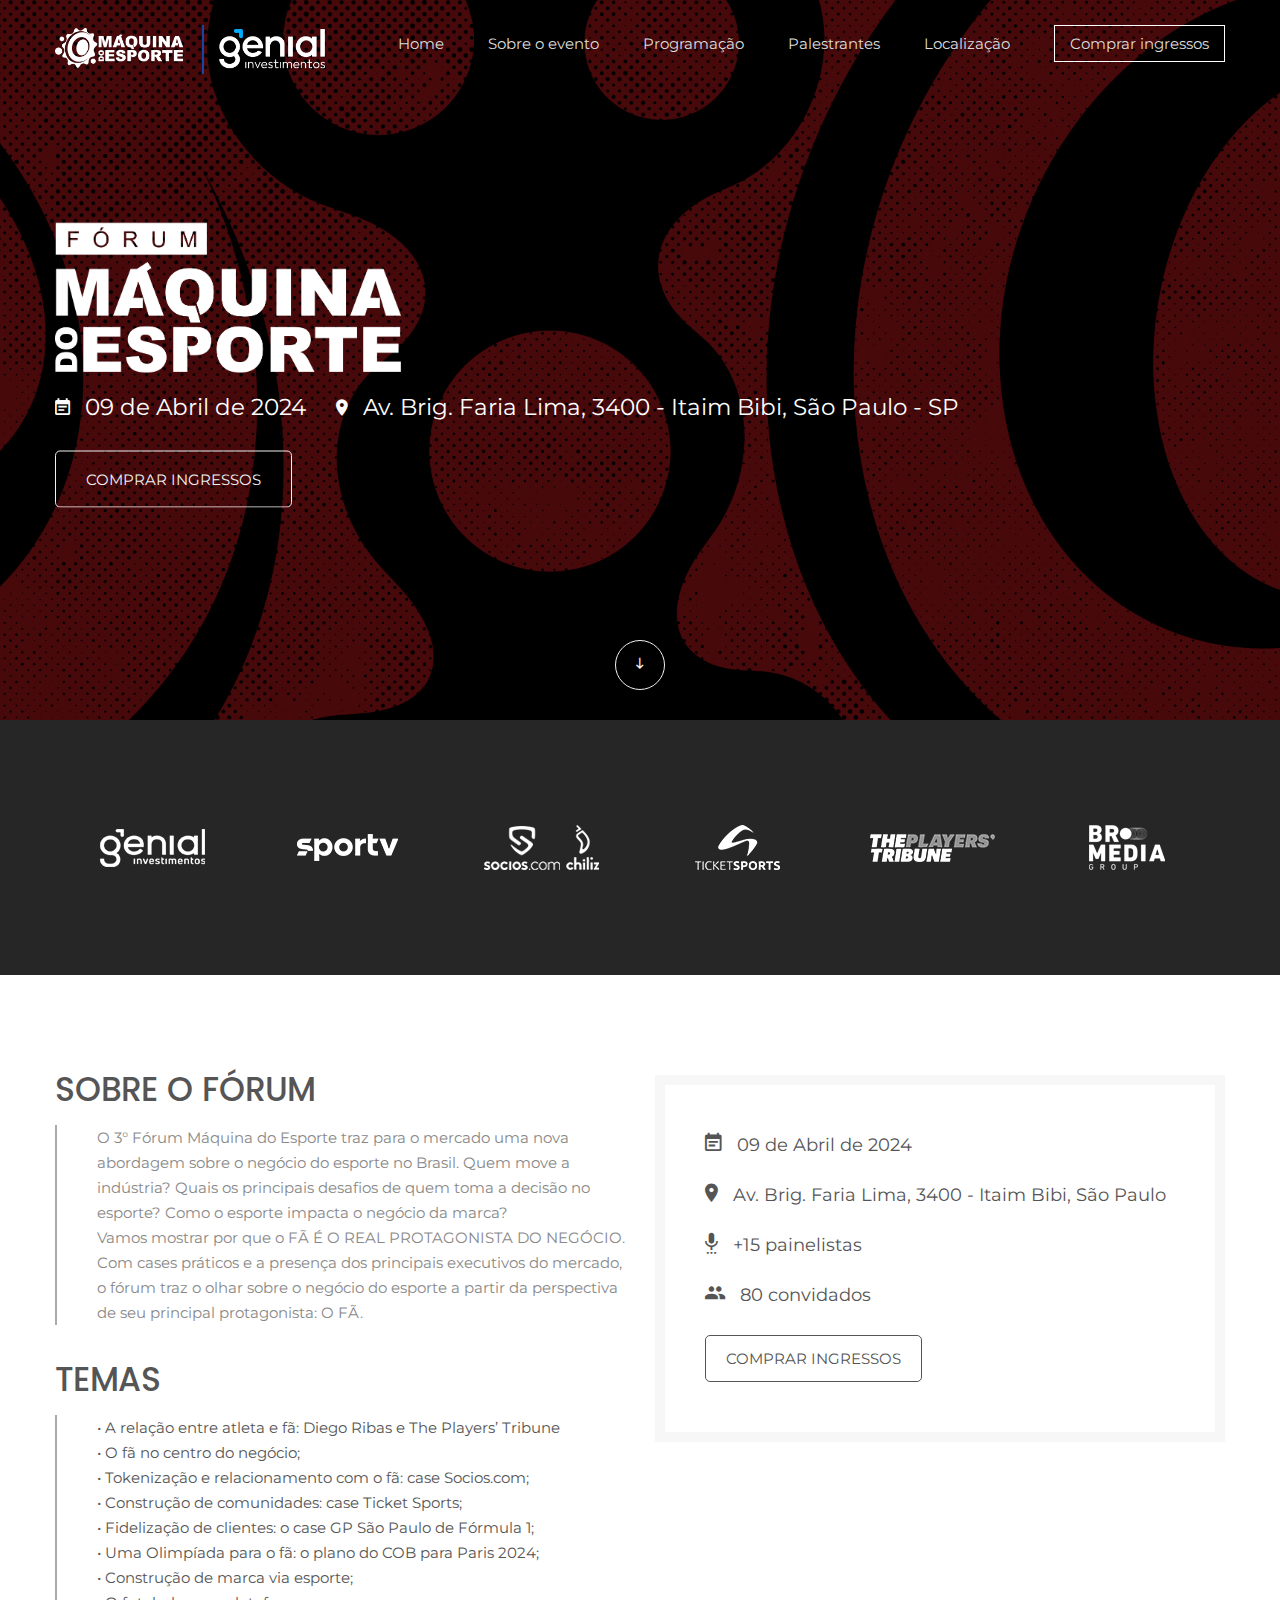
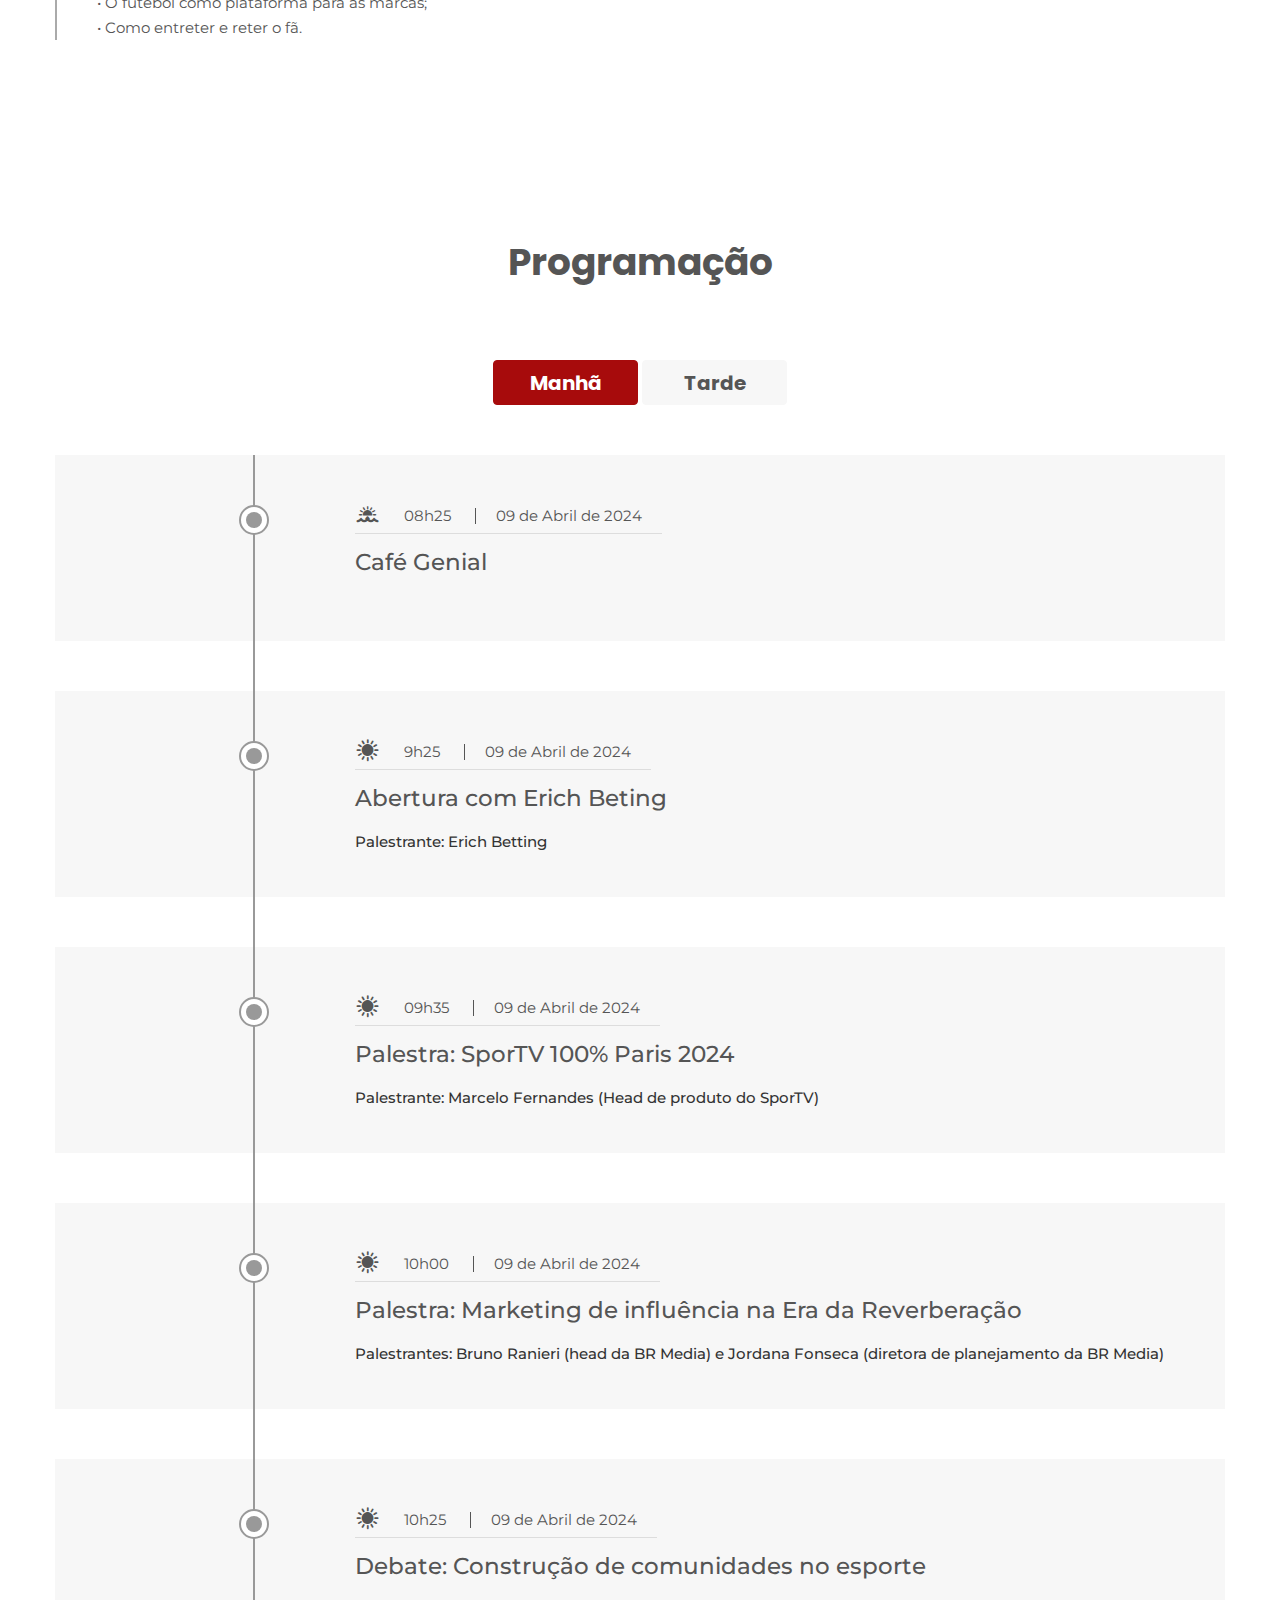
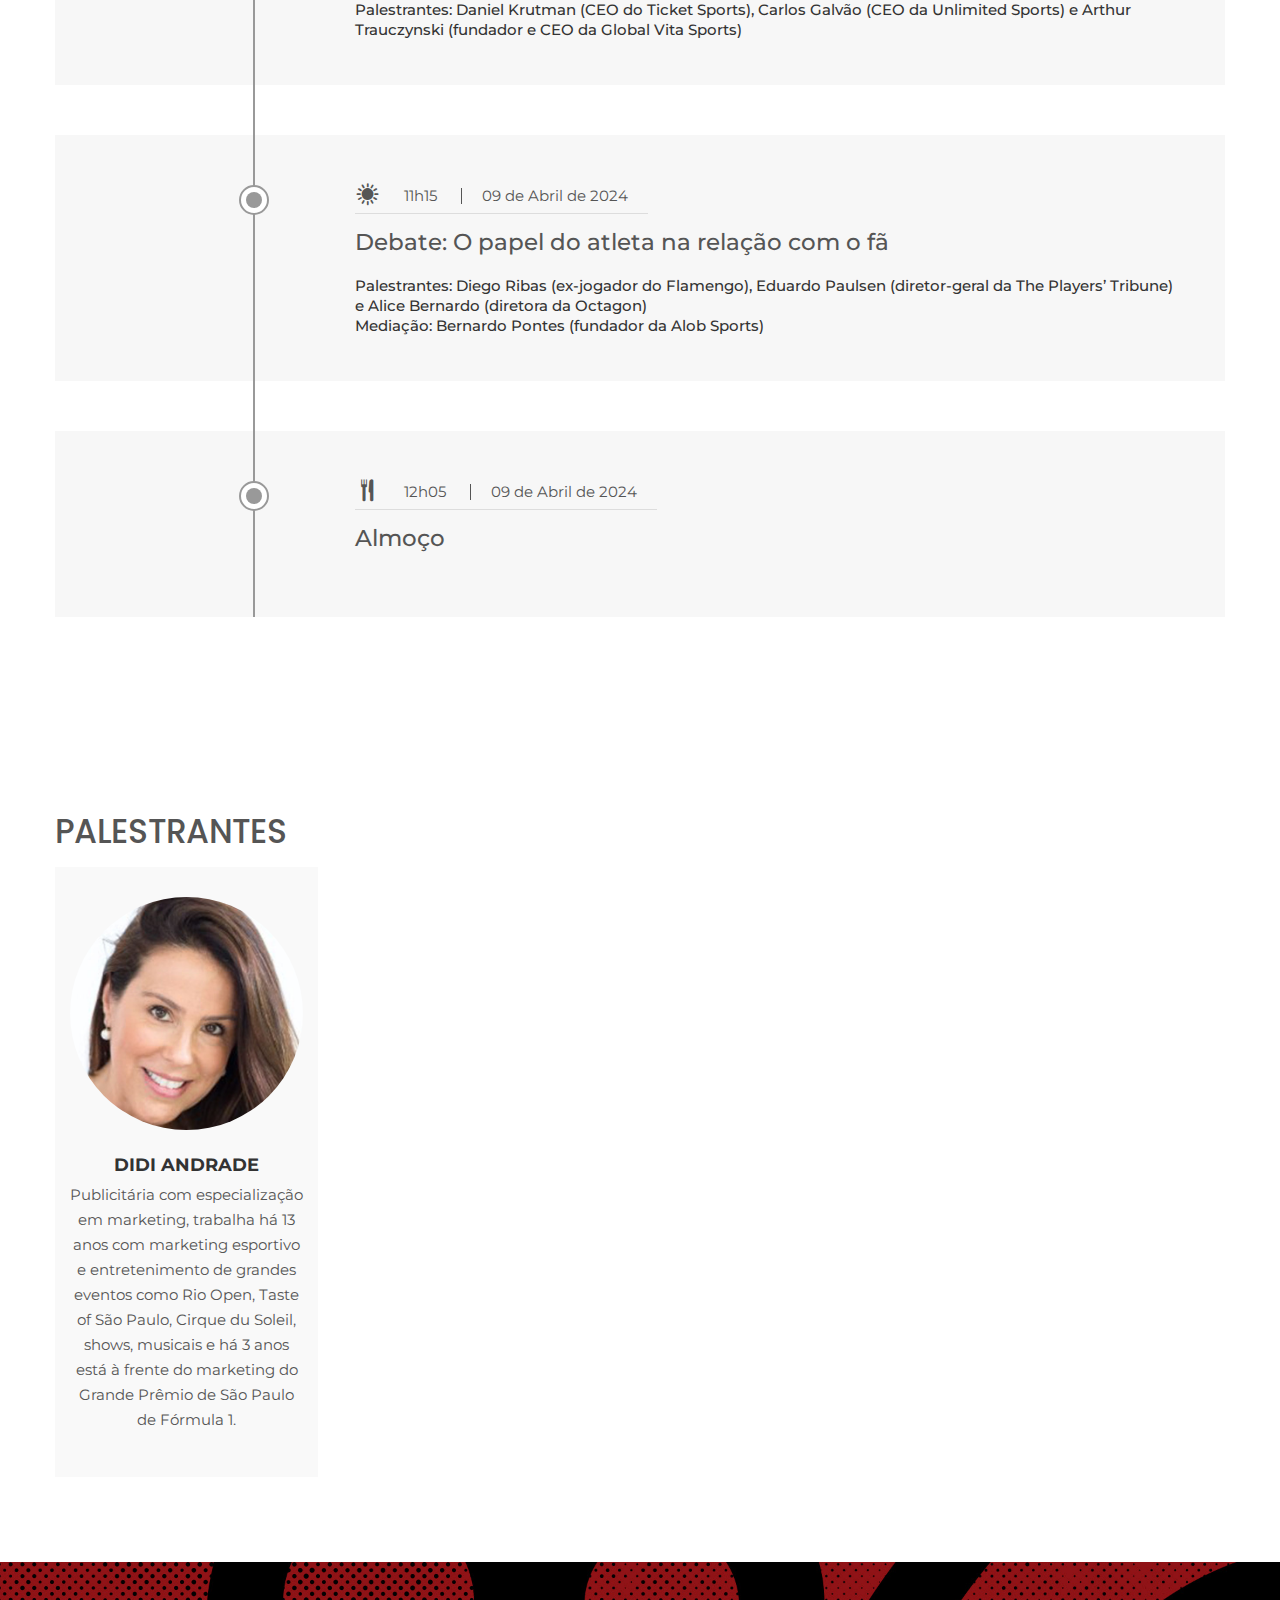
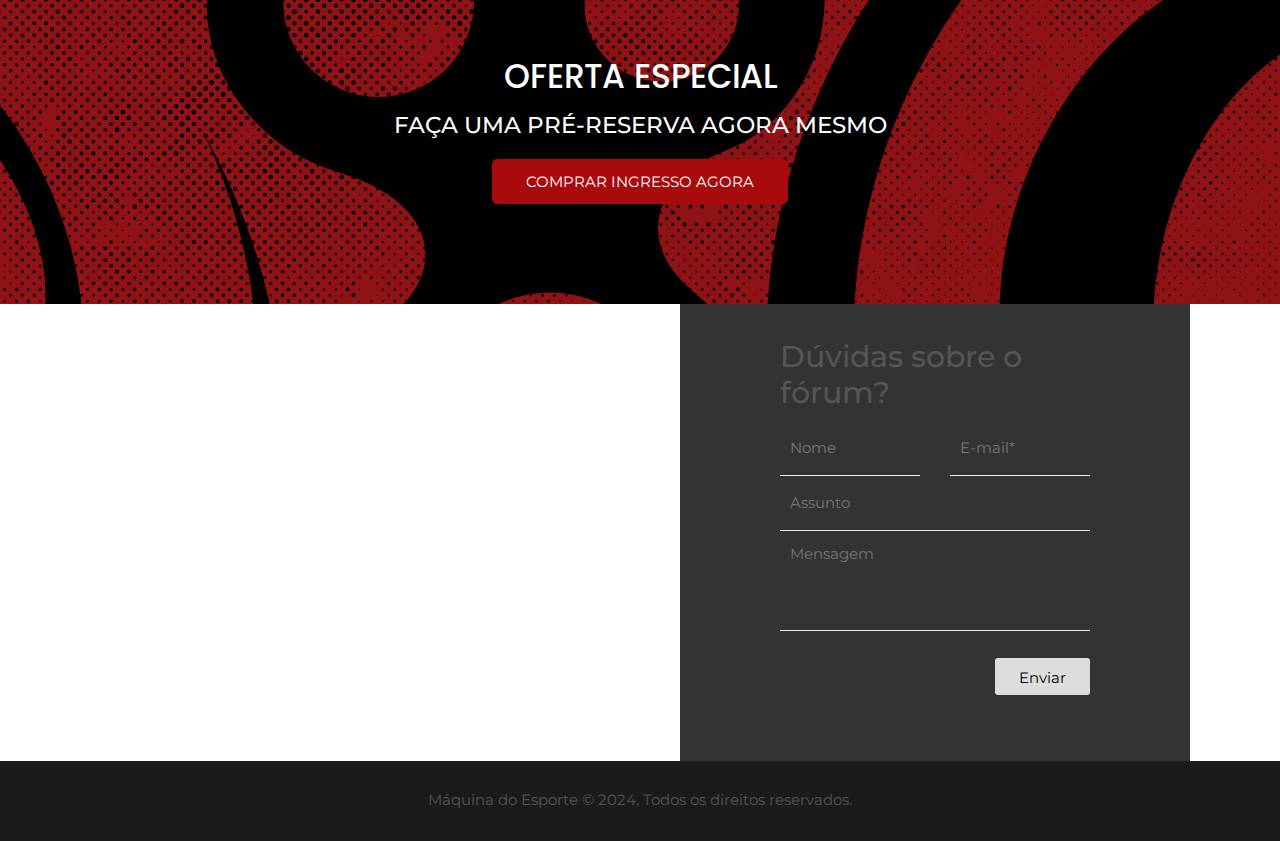
==== commit 49795729: "feat: fix logos" ====
--- a/index.html
+++ b/index.html
@@ -235,20 +235,19 @@
                 <div class="single-brand">
                   <img src="img/brand/logo-sportv.png" alt="Logo SporTV" />
                 </div>
+                
+                <div class="single-brand">
+                  <img src="img/brand/logo-chz.png" alt="Logo Chiliz" />
+                </div>
+              
+                <div class="single-brand">
+                  <img src="img/brand/logo-ticketsports.png" alt="Logo TicketSports" />
+                </div>
+                <div class="single-brand">
+                  <img src="img/brand/logo-tpt.png" alt="Logo The Players Tribune" />
+                </div>
                 <div class="single-brand">
                   <img src="img/brand/logo-brmedia.png" alt="Logo BRMedia" />
-                </div>
-                <div class="single-brand">
-                  <img src="img/brand/logo-chz.png" alt="Logo Chiliz" />
-                </div>
-                <div class="single-brand">
-                  <img src="img/brand/logo-socios.png" alt="Logo Sócios.com" />
-                </div>
-                <div class="single-brand">
-                  <img src="img/brand/logo-ticketsports.png" alt="Logo TicketSports" />
-                </div>
-                <div class="single-brand">
-                  <img src="img/brand/logo-tpt.png" alt="Logo The Players Tribune" />
                 </div>
                </div>
             </div>
@@ -714,123 +713,21 @@
             <div class="col-12">
               <h1 class="section-title">palestrantes</h1>
               <div class="total-speaker crasoule-btn">
-                   <!--single-speaker-->
-                   <div class="speaker-item">
-                    <div class="single-speaker shadow-box text-center">
-                      <img src="img/team/didi-andrade.jpg" alt="" />
-                      <h4 class="speaker-name uppercase">
-                        <strong>Didi Andrade</strong>
-                      </h4>
-                      <p>
-                        Publicitária com especialização em marketing, trabalha há 13 anos com marketing esportivo e entretenimento de grandes eventos como Rio Open, Taste of São Paulo, Cirque du Soleil, shows, musicais e há 3 anos está à frente do marketing do Grande Prêmio de São Paulo de Fórmula 1.
-                      </p>
-                    </div>
-                  </div>
-                  <!--single-speaker-->
+
                 <!--single-speaker-->
                 <div class="speaker-item">
-                  <div class="single-speaker shadow-box text-center">
-                    <img src="img/team/diego-ribas.jpg" alt="" />
-                    <h4 class="speaker-name uppercase">
-                      <strong>Diego Ribas</strong>
-                    </h4>
-                    <p>
-                      Ex-jogador de futebol, com passagens por Santos, Flamengo,
-                      diversos clubes europeus e seleção brasileira. Atualmente,
-                      é palestrante, comentarista, apresentador do PodCast 10 &
-                      Faixa, garoto-propaganda de empresas como Genial
-                      Investimentos, Adidas, Colgate e Solides, e escreve
-                      mensalmente na Máquina do Esporte
-                    </p>
-                  </div>
+                <div class="single-speaker shadow-box text-center">
+                <img src="img/team/didi-andrade.jpg" alt="" />
+                <h4 class="speaker-name uppercase">
+                <strong>Didi Andrade</strong>
+                </h4>
+                <p>
+                Publicitária com especialização em marketing, trabalha há 13 anos com marketing esportivo e entretenimento de grandes eventos como Rio Open, Taste of São Paulo, Cirque du Soleil, shows, musicais e há 3 anos está à frente do marketing do Grande Prêmio de São Paulo de Fórmula 1.
+                </p>
+                </div>
                 </div>
                 <!--single-speaker-->
-                <!--single-speaker-->
-                <div class="speaker-item">
-                  <div class="single-speaker shadow-box text-center">
-                    <img src="img/team/bernardo-pontes.jpg" alt="" />
-                    <h4 class="speaker-name uppercase">
-                      <strong>Bernardo Pontes</strong>
-                    </h4>
-                    <p>
-                      Executivo de marketing com passagens por clubes como
-                      Fluminense, Vasco, Cruzeiro, Corinthians e Flamengo, é
-                      sócio da Alob Sports, agência de marketing esportivo
-                      especializada em intermediação e ativação no esporte, que
-                      conecta atletas e personalidades esportivas a marcas, e
-                      escreve mensalmente na Máquina do Esporte
-                    </p>
-                  </div>
-                </div>
-                <!--single-speaker-->
-                <!--single-speaker-->
-                <div class="speaker-item">
-                  <div class="single-speaker shadow-box text-center">
-                    <img src="img/team/daniel-krutman.jpg" alt="" />
-                    <h4 class="speaker-name uppercase">
-                      <strong>Daniel Krutman</strong>
-                    </h4>
-                    <p>
-                      Empreendedor e publicitário. Formado em Comunicação
-                      Social, pós-graduado em Ciências do Consumo e mestre em
-                      Marketing Digital, ocupa atualmente o cargo de CEO da
-                      plataforma de vendas de inscrições Ticket Sports, além de
-                      ser fundador da The Squad Academy, hub de conteúdo para o
-                      esporte.
-                    </p>
-                  </div>
-                </div>
-                <!--single-speaker-->
-                <!--single-speaker-->
-                <div class="speaker-item">
-                  <div class="single-speaker shadow-box text-center">
-                    <img src="img/team/ivan-martinho.jpg" alt="" />
-                    <h4 class="speaker-name uppercase">
-                      <strong>Ivan Martinho</strong>
-                    </h4>
-                    <p>
-                      Presidente da World Surf League (WSL) na América Latina e
-                      escreve mensalmente na Máquina do Esporte.
-                    </p>
-                  </div>
-                </div>
-                <!--single-speaker-->
-                <!--single-speaker-->
-                <div class="speaker-item">
-                  <div class="single-speaker shadow-box text-center">
-                    <img src="img/team/gustavo-herbetta.jpg" alt="" />
-                    <h4 class="speaker-name uppercase">
-                      <strong>Gustavo Herbetta</strong>
-                    </h4>
-                    <p>
-                      Diretor de Marketing do COB (Comitê Olímpico do Brasil)
-                    </p>
-                  </div>
-                </div>
-                <!--single-speaker-->
-                <!--single-speaker-->
-                <div class="speaker-item">
-                  <div class="single-speaker shadow-box text-center">
-                    <img src="img/team/bruno-pessoa.jpg" alt="" />
-                    <h4 class="speaker-name uppercase">
-                      <strong>Bruno Pessoa</strong>
-                    </h4>
-                    <p>Country Manager Brazil at Chiliz and Socios.com</p>
-                  </div>
-                </div>
-                <!--single-speaker-->
-             
-                <!--single-speaker-->
-                <div class="speaker-item d-none">
-                  <div class="single-speaker shadow-box text-center">
-                    <img src="img/team/rodrigo-vicentini.jpg" alt="" />
-                    <h4 class="speaker-name uppercase">
-                      <strong>Rodrigo Vicentini</strong>
-                    </h4>
-                    <p>Head of NBA Brasil | CEO | Board Member</p>
-                  </div>
-                </div>
-                <!--single-speaker-->
+
               </div>
             </div>
           </div>
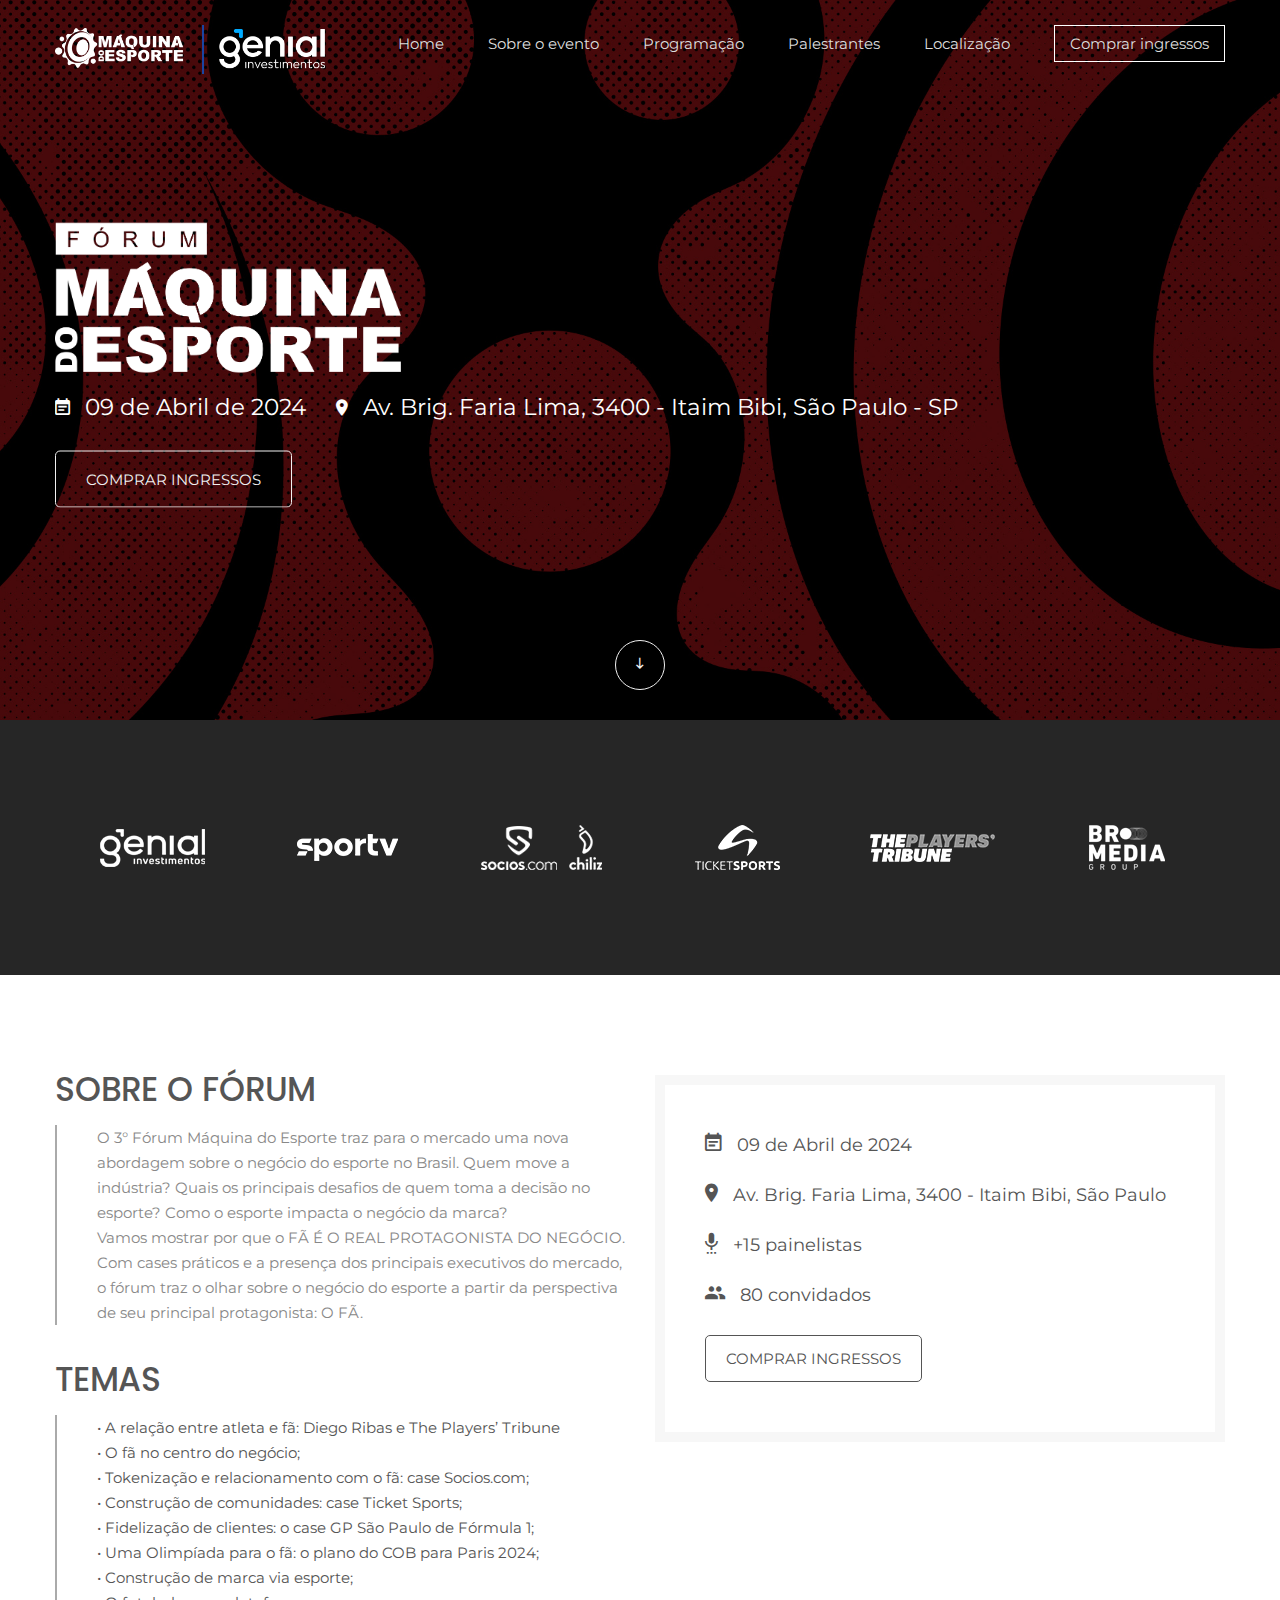
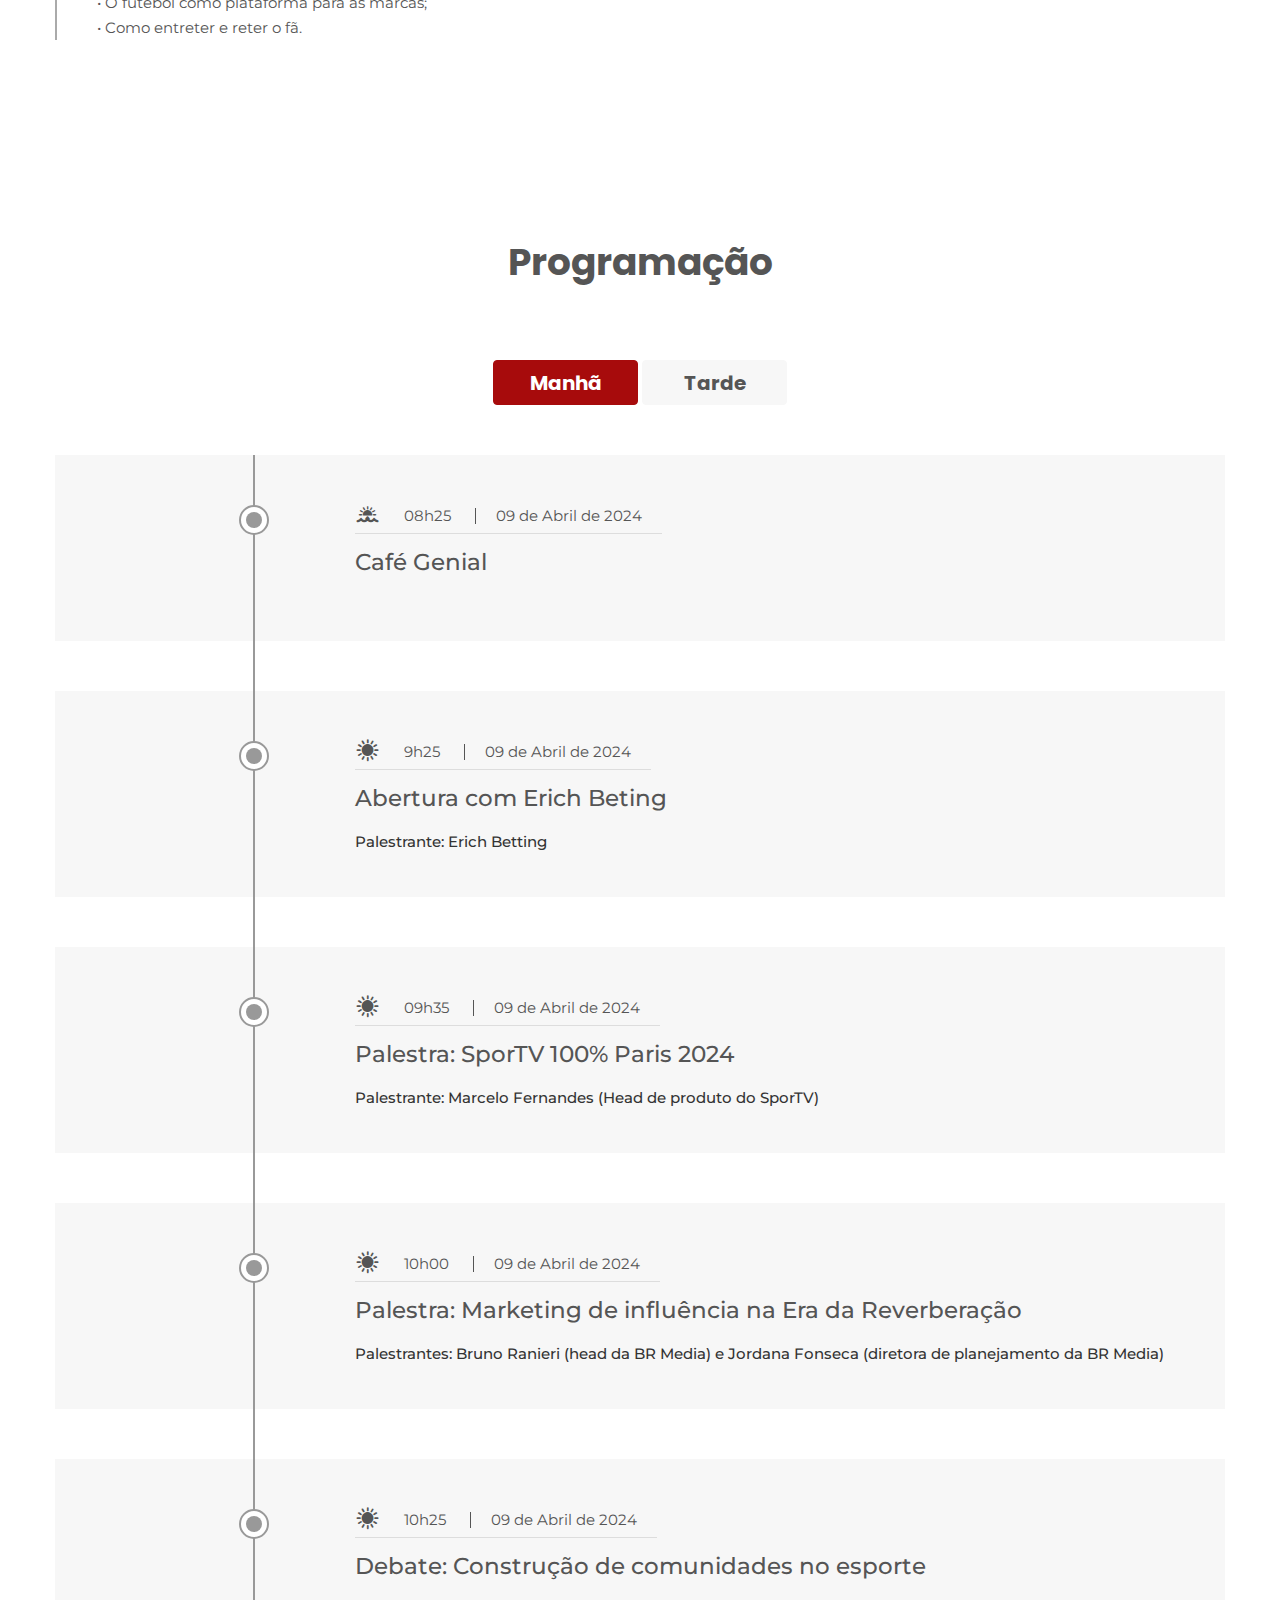
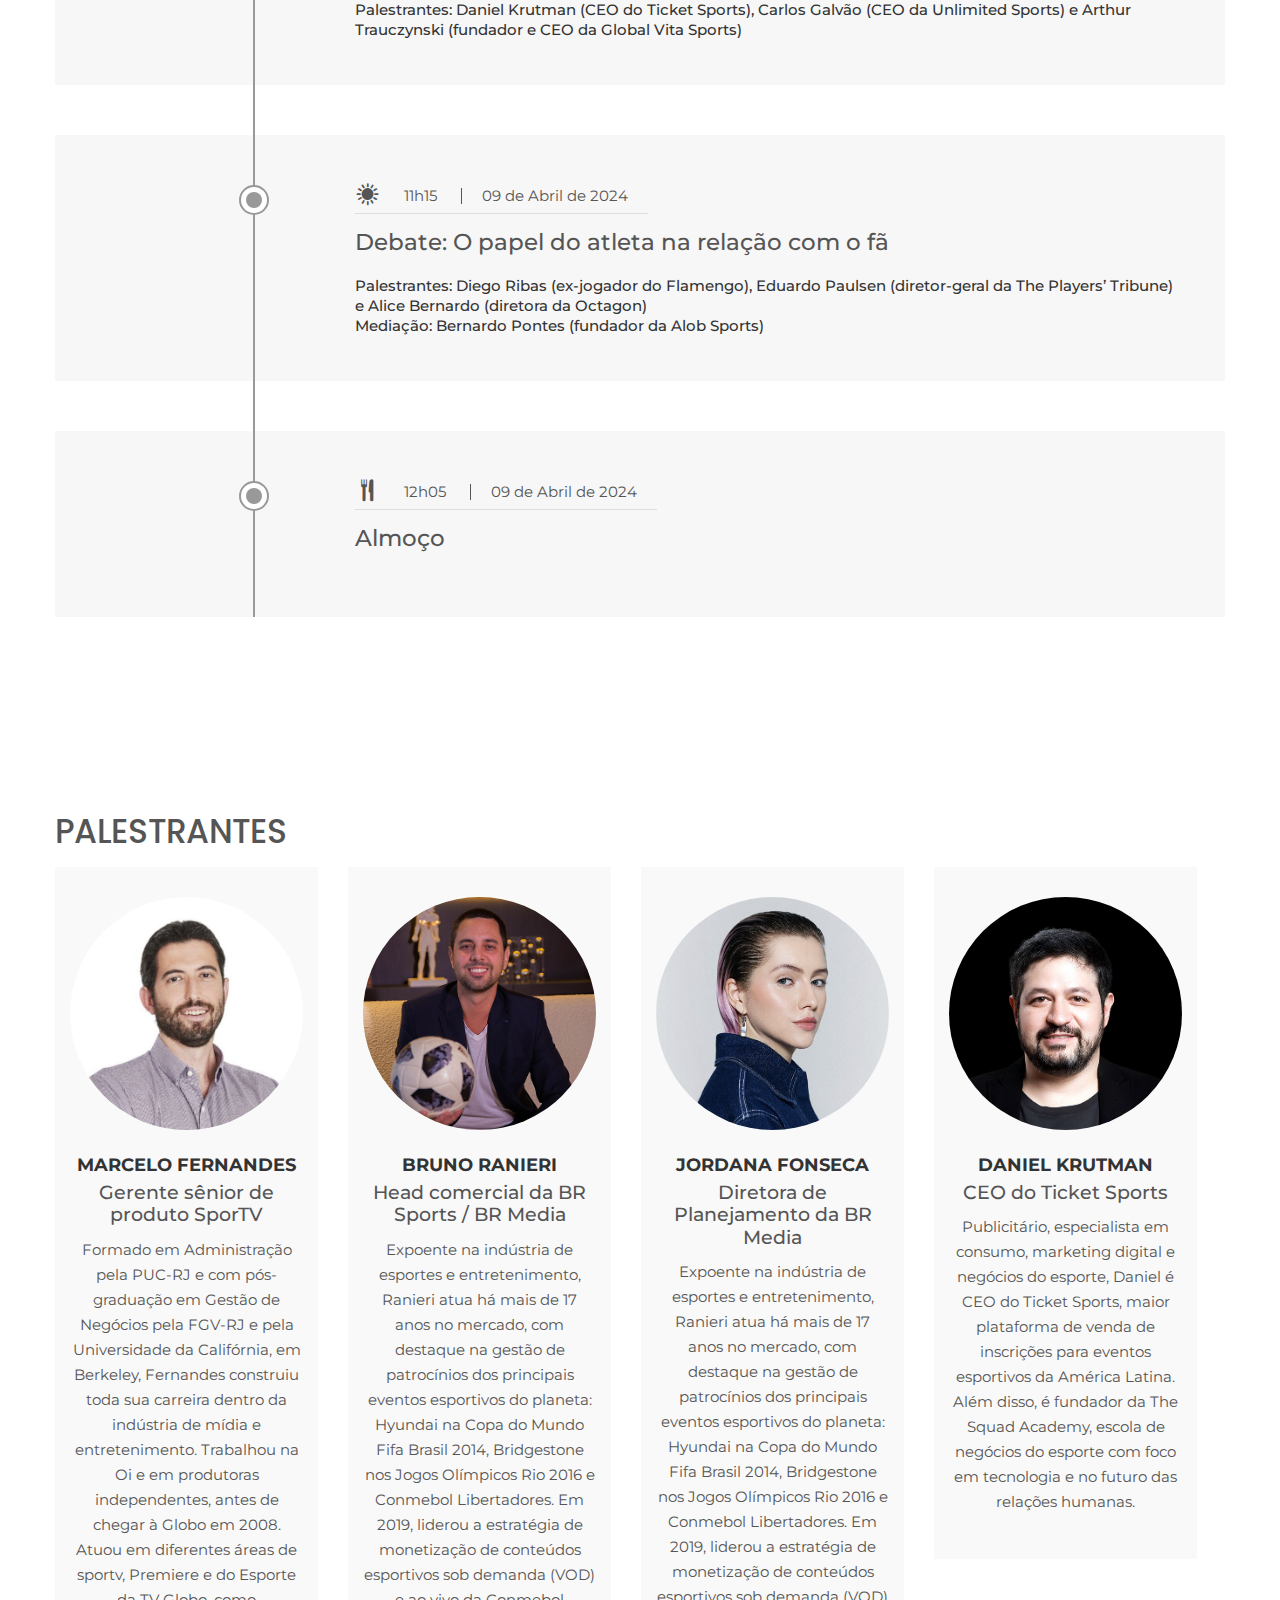
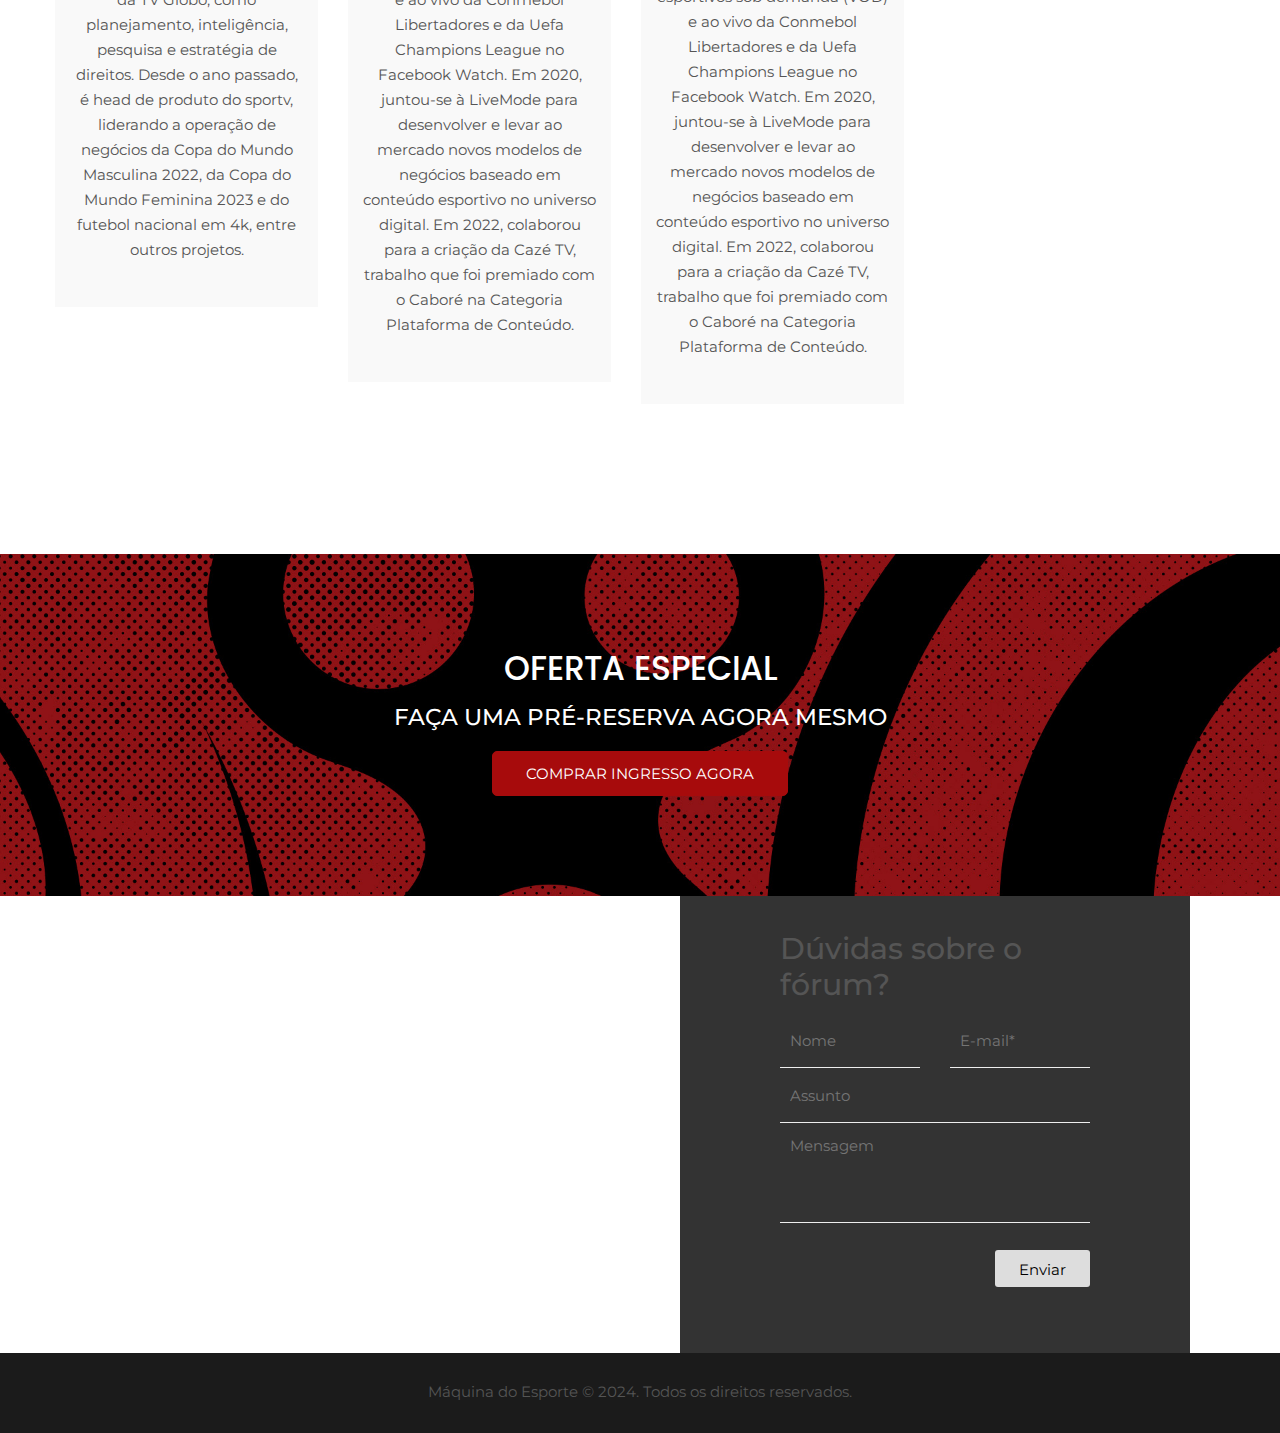
==== commit 7edc2528: "feat: add palestrantes bios;" ====
--- a/index.html
+++ b/index.html
@@ -235,11 +235,9 @@
                 <div class="single-brand">
                   <img src="img/brand/logo-sportv.png" alt="Logo SporTV" />
                 </div>
-                
                 <div class="single-brand">
                   <img src="img/brand/logo-chz.png" alt="Logo Chiliz" />
                 </div>
-              
                 <div class="single-brand">
                   <img src="img/brand/logo-ticketsports.png" alt="Logo TicketSports" />
                 </div>
@@ -717,16 +715,329 @@
                 <!--single-speaker-->
                 <div class="speaker-item">
                 <div class="single-speaker shadow-box text-center">
-                <img src="img/team/didi-andrade.jpg" alt="" />
+                <img src="img/team/palestrante__0020_globo_sportv_marcelo_fernantes.jpg" alt="" />
                 <h4 class="speaker-name uppercase">
-                <strong>Didi Andrade</strong>
+                <strong>Marcelo Fernandes</strong>
                 </h4>
-                <p>
-                Publicitária com especialização em marketing, trabalha há 13 anos com marketing esportivo e entretenimento de grandes eventos como Rio Open, Taste of São Paulo, Cirque du Soleil, shows, musicais e há 3 anos está à frente do marketing do Grande Prêmio de São Paulo de Fórmula 1.
+                <h5>Gerente sênior de produto SporTV</h5>
+                <p>Formado em Administração pela PUC-RJ e com pós-graduação em Gestão de Negócios pela FGV-RJ e pela Universidade da Califórnia, em Berkeley, Fernandes construiu toda sua carreira dentro da indústria de mídia e entretenimento. Trabalhou na Oi e em produtoras independentes, antes de chegar à Globo em 2008. Atuou em diferentes áreas de sportv, Premiere e do Esporte da TV Globo, como planejamento, inteligência, pesquisa e estratégia de direitos. Desde o ano passado, é head de produto do sportv, liderando a operação de negócios da Copa do Mundo Masculina 2022, da Copa do Mundo Feminina 2023 e do futebol nacional em 4k, entre outros projetos.
                 </p>
                 </div>
                 </div>
                 <!--single-speaker-->
+
+                <!--single-speaker-->
+                <div class="speaker-item">
+                  <div class="single-speaker shadow-box text-center">
+                  <img src="img/team/palestrante__0019_brmedia_bruno_raniered.jpg" alt="" />
+                  <h4 class="speaker-name uppercase">
+                  <strong>Bruno Ranieri</strong>
+                  </h4>
+                  <h5>Head comercial da BR Sports / BR Media</h5>
+                  <p>Expoente na indústria de esportes e entretenimento, Ranieri atua há
+                    mais de 17 anos no mercado, com destaque na gestão de patrocínios dos principais
+                    eventos esportivos do planeta: Hyundai na Copa do Mundo Fifa Brasil 2014,
+                    Bridgestone nos Jogos Olímpicos Rio 2016 e Conmebol Libertadores. Em 2019, liderou a estratégia de monetização de conteúdos esportivos sob demanda (VOD) e ao vivo da Conmebol Libertadores e da Uefa Champions League no Facebook Watch. Em 2020, juntou-se à LiveMode para desenvolver e levar ao mercado novos modelos de negócios baseado em conteúdo esportivo no universo digital. Em 2022, colaborou para a criação da Cazé TV, trabalho que foi premiado com o Caboré na Categoria Plataforma de Conteúdo.</p>
+                  </div>
+                  </div>
+                  <!--single-speaker-->
+
+                  <!--single-speaker-->
+                  <div class="speaker-item">
+                  <div class="single-speaker shadow-box text-center">
+                  <img src="img/team/palestrante__0018_brmedia_jordana_fonseca.jpg" alt="" />
+                  <h4 class="speaker-name uppercase">
+                  <strong>Jordana Fonseca</strong>
+                  </h4>
+                  <h5>Diretora de Planejamento da BR Media 
+                  </h5>
+                  <p>Expoente na indústria de esportes e entretenimento, Ranieri atua há
+                    mais de 17 anos no mercado, com destaque na gestão de patrocínios dos principais
+                    eventos esportivos do planeta: Hyundai na Copa do Mundo Fifa Brasil 2014,
+                    Bridgestone nos Jogos Olímpicos Rio 2016 e Conmebol Libertadores. Em 2019, liderou a estratégia de monetização de conteúdos esportivos sob demanda (VOD) e ao vivo da Conmebol Libertadores e da Uefa Champions League no Facebook Watch. Em 2020, juntou-se à LiveMode para desenvolver e levar ao mercado novos modelos de negócios baseado em conteúdo esportivo no universo digital. Em 2022, colaborou para a criação da Cazé TV, trabalho que foi premiado com o Caboré na Categoria Plataforma de Conteúdo.</p>
+                  </div>
+                  </div>
+                  <!--single-speaker-->
+
+                  <!--single-speaker-->
+                  <div class="speaker-item">
+                  <div class="single-speaker shadow-box text-center">
+                  <img src="img/team/palestrante__0015_ticketsports_daniel.jpg" alt="" />
+                  <h4 class="speaker-name uppercase">
+                  <strong>Daniel Krutman</strong>
+                  </h4>
+                  <h5>CEO do Ticket Sports</h5>
+                  <p>Publicitário, especialista em consumo, marketing digital e negócios do esporte, Daniel é CEO do Ticket Sports, maior plataforma de venda de inscrições para eventos esportivos da América Latina. Além disso, é fundador da The Squad Academy, escola de negócios do esporte com foco em tecnologia e no futuro das relações humanas.</p>
+                  </div>
+                  </div>
+                  <!--single-speaker-->
+
+                  <!--single-speaker-->
+                  <div class="speaker-item">
+                  <div class="single-speaker shadow-box text-center">
+                  <img src="img/team/palestrante__0017_ticketsports_arthur.jpg" alt="" />
+                  <h4 class="speaker-name uppercase">
+                  <strong>Arthur Trauczynski </strong>
+                  </h4>
+                  <h5>CEO da Global Vita Sports</h5>
+                  <p>Arthur é fundador e CEO da Global Vita Sports, agência com mais de 10 anos de experiência em planejamento, produção e captação de patrocínios para grandes eventos esportivos. Também é sócio-diretor de novos negócios na FSX Participações, uma holding de investimentos em negócios nas áreas de gestão e operação de experiências em turismo, energia, construção civil e gestão imobiliária.</p>
+                  </div>
+                  </div>
+                  <!--single-speaker-->
+
+                  <!--single-speaker-->
+                  <div class="speaker-item">
+                  <div class="single-speaker shadow-box text-center">
+                  <img src="img/team/palestrante__0016_ticketsports_carlos_galvao.jpg" alt="" />
+                  <h4 class="speaker-name uppercase">
+                  <strong>Carlos Galvão</strong>
+                  </h4>
+                  <h5>CEO da Unlimited Sports</h5>
+                  <p>CEO da Unlimited Sports, empresa organizadora do Ironman Brasil e do Circuito Triday Series. Com uma carreira consolidada no mercado financeiro, Galvão decidiu, aos 30 anos, mudar seu foco e fundou a Latin Sports, obtendo a licença para a realização do Ironman no Brasil.</p>
+                  </div>
+                  </div>
+                  <!--single-speaker-->
+
+                  <!--single-speaker-->
+                  <div class="speaker-item">
+                  <div class="single-speaker shadow-box text-center">
+                  <img src="img/team/palestrante__0012_theplayers_diego_ribas.jpg" alt="" />
+                  <h4 class="speaker-name uppercase">
+                  <strong>Diego Ribas</strong>
+                  </h4>
+                  <h5>Ex-atleta profissional, empresário e palestrante</h5>
+                  <p>Ex-atleta profissional, palestrante, mentor e comentarista esportivo, Diego começou sua carreira no futebol no Comercial-SP e chegou ao Santos em 2002, aos 16 anos. Jogou na Europa por 12 anos em times como Porto, Werder Bremen e Juventus, entre outros, antes de retornar ao Brasil para vestir a camisa 10 do Flamengo. Representou a seleção brasileira em mais de 40 ocasiões, conquistando dois títulos da Copa América e a medalha olímpica de bronze em Pequim 2008. Após se aposentar em 2022, dedica-se a compartilhar sua experiência por meio de um livro, palestras e um projeto de desenvolvimento de atletas.</p>
+                  </div>
+                  </div>
+                  <!--single-speaker-->
+
+                  <!--single-speaker-->
+                  <div class="speaker-item">
+                    <div class="single-speaker shadow-box text-center">
+                    <img src="img/team/palestrante__0011_theplayers_eduardo_paulsen.jpg" alt="" />
+                    <h4 class="speaker-name uppercase">
+                    <strong>Eduardo Paulsen
+                    </strong>
+                    </h4>
+                    <h5>Diretor-geral da The Player's Tribune</h5>
+                    <p>Estrategista de comunicação e marcas, além de especialista no desenvolvimento comercial de propriedades de patrocínio, Eduardo Paulsen é graduado em Publicidade pela PUC-RJ. Especializado no desenvolvimento comercial de propriedades de patrocínio, trabalhou na agência Dream Factory Sports e chegou ao cargo de executivo no canal Esporte Interativo.</p>
+                    </div>
+                    </div>
+                    <!--single-speaker-->
+
+                  <!--single-speaker-->
+                  <div class="speaker-item">
+                    <div class="single-speaker shadow-box text-center">
+                    <img src="img/team/palestrante__0014_theplayers_alice.jpg" alt="" />
+                    <h4 class="speaker-name uppercase">
+                    <strong>Alice Bernardo
+                    </strong>
+                    </h4>
+                    <h5>Diretora da Octagon Latam
+                    </h5>
+                    <p>Formada em Comunicação e Mídia pela Universidade de Nova York, Alice considera-se sortuda por amar o que faz no marketing, desviando do esperado caminho de engenharia ou medicina. Ela encara a constante mudança no mundo como parte do desafio da profissão e acredita em uma abordagem de marketing baseada em pensamento estratégico, empatia, criatividade e colaboração.</p>
+
+<p>Além disso, busca continuamente impactar de maneira positiva a vida das pessoas, aprimorar as habilidades profissionais, manter o impulso por crescimento e inovação e sempre questionar como é possível fazer melhor.
+</p>
+                    </div>
+                    </div>
+                    <!--single-speaker-->
+
+                    <!--single-speaker-->
+                  <div class="speaker-item">
+                    <div class="single-speaker shadow-box text-center">
+                    <img src="img/team/palestrante__0010_f1_didi_andrade.jpg" alt="" />
+                    <h4 class="speaker-name uppercase">
+                    <strong>Adriana Andrade
+                    </strong>
+                    </h4>
+                    <h5>Gerente de marketing do Grande Prêmio São Paulo de Fórmula 1</h5>
+                    </h5>
+                    <p>Com passagens por UCI Cinemas, DTM Marketing de Relacionamento e IMM, Adriana considera que possui experiência em marketing 360º, o que engloba planejamento, mídia, promoções, desenho das marcas/branding, performance digital para venda e gestão de relacionamento com o cliente (CRM), para construir relações e geração de conteúdo criando narrativas que estimulem conversas. Atuou em estratégias B2B e B2C, sempre com foco na geração de resultados.</p>
+
+                    <p>Está há 10 anos na área de planejamento estratégico de grandes eventos, fazendo a gestão completa de uma agência de comunicação para os produtos da IMM com equipes próprias de criação e marketing, apoiando a venda de patrocínio de ativos de esporte e entretenimento, e fazendo o link estratégico entre as marcas e os produtos.</p>
+
+                    </div>
+                    </div>
+                    <!--single-speaker-->
+
+                    <!--single-speaker-->
+                  <div class="speaker-item">
+                    <div class="single-speaker shadow-box text-center">
+                    <img src="img/team/palestrante__0009_socioscom_bruno_pessoa.jpg" alt="" />
+                    <h4 class="speaker-name uppercase">
+                    <strong>Bruno Pessoa
+                    </strong>
+                    </h4>
+                    <h5>Diretor-geral da Sócios.com</h5>
+                    </h5>
+                    <p>Bruno Pessoa é Diretor-Geral da Chiliz e Socios.com no Brasil. Formado em Administração
+                      de Negócios pela Fresno Pacific University, na Califórnia (EUA) onde atuou como jogador
+                      de futebol universitário, Bruno é um empreendedor em série com mais de 10 anos de
+                      experiência em desenvolvimento de estratégias de negócios que unem esporte, tecnologia
+                      e educação. Antes de assumir o comando brasileiro do Grupo Chiliz, Bruno Pessoa
+                      co-fundou a startup Tero Labs, especializada em NFTs para grandes nomes do esporte, e
+                      também a agência de intercâmbio esportivo, Next Academy.</p>
+                    </div>
+                    </div>
+                    <!--single-speaker-->
+
+                    <!--single-speaker-->
+                  <div class="speaker-item">
+                    <div class="single-speaker shadow-box text-center">
+                    <img src="img/team/palestrante__0008_socioscom_diego_borgo.jpg" alt="" />
+                    <h4 class="speaker-name uppercase">
+                    <strong>Diogo Borgo
+                    </strong>
+                    </h4>
+                    <h5>Top Voice para Web3 do LinkedIn</h5>
+                    </h5>
+                    <p>Diego Borgo é um empreendedor brasileiro, consultor da Fortune 500 e especialista em
+                      tecnologia web3. Com mais de uma década de experiência em marketing digital e branding,
+                      e mais de 7 anos de experiência em blockchain, Diego orienta as maiores marcas do mundo
+                      a navegar no ambiente web3, ajudando-as a gerar receita e engajamento do cliente. Diego
+                      é fundador da Borgo Labs, estúdio de tecnologia web3 para grandes empresas, e já atuou
+                      como consultor para SalesForce, Porsche e Shell.</p>
+                    </div>
+                    </div>
+                    <!--single-speaker-->
+
+                     <!--single-speaker-->
+                  <div class="speaker-item">
+                    <div class="single-speaker shadow-box text-center">
+                    <img src="img/team/palestrante__0006_socioscom_lugui_tillier.jpg" alt="" />
+                    <h4 class="speaker-name uppercase">
+                    <strong>Lugui Tillier
+                    </strong>
+                    </h4>
+                    <h5>Diretor da Lumix</h5>
+                    </h5>
+                    <p>Lugui Tillier é Diretor Comercial da Lumx Studios, um estúdio líder em web3 que tem entre
+                      seus investidores o BTG Pactual, o maior banco de investimentos da América Latina. A
+                      Lumx Studios tem projetos web3 desenvolvidos com a Coca-Cola, AB InBev, Nestlé, Meta,
+                      entre outros. Lugui Tillier também é colunista no Cointelegraph, portal especializado em
+                      criptoeconomia e Web3.</p>
+                    </div>
+                    </div>
+                    <!--single-speaker-->
+
+                    <!--single-speaker-->
+                  <div class="speaker-item">
+                    <div class="single-speaker shadow-box text-center">
+                    <img src="img/team/palestrante__0007_socioscom_joao_pedro_dobes.jpg" alt="" />
+                    <h4 class="speaker-name uppercase">
+                    <strong>João Pedro Dobes
+                    </strong>
+                    </h4>
+                    <h5>Coordenador Comercial do Vasco da Gama SAF
+</h5>
+<p>João Pedro Dobes é Coordenador Comercial do Vasco da Gama SAF. Com mais de 8
+  anos de experiência no mercado comercial esportivo, incluindo funções em clubes de
+  futebol como o Real Madrid, e em uma agência de marketing esportivo, João Pedro tem
+  uma mentalidade estratégica e profundo conhecimento do cenário de patrocínio no futebol.
+  Com MBA em Gestão Esportiva, João é apaixonado por novos modelos de ativação de
+  marcas, inovação esportiva e aprimoramento de experiências de torcedores.</p>
+
+                    </div>
+                    </div>
+                    <!--single-speaker-->
+
+                    <!--single-speaker-->
+                  <div class="speaker-item">
+                    <div class="single-speaker shadow-box text-center">
+                    <img src="img/team/palestrante__0005_giovana_aleixo.jpg" alt="" />
+                    <h4 class="speaker-name uppercase">
+                    <strong>Giovana Aleixo
+                    </strong>
+                    </h4>
+                    <h5>Diretora de projetos da Octagon</h5>
+                    <p>Giovanna Aleixo é Diretora de Projetos da Octagon Latam, onde já atendeu clientes como
+                      Centauro, UFC, Adidas, McDonald 's, Mastercard e Red Bull. Com mais de 10 anos de
+                      experiência no mercado da comunicação, Giovanna é pós-graduanda em Gestão de Negócios
+                      pela Fundação Dom Cabral e graduada em Comunicação Social com ênfase em Relações
+                      Públicas pela Faculdade Cásper Líbero.</p>
+                    </div>
+                    </div>
+                    <!--single-speaker-->
+
+                    
+                    <!--single-speaker-->
+                  <div class="speaker-item">
+                    <div class="single-speaker shadow-box text-center">
+                    <img src="img/team/palestrante__0004_marina_fagali.jpg" alt="" />
+                    <h4 class="speaker-name uppercase">
+                    <strong>Marina Fagali</strong>
+                    </strong>
+                    </h4>
+                    <h5>Gerente sênior de relações públicas e institucionais da Socios.com
+                    </h5>
+                    <p>Marina Fagali é Gerente Sênior de Relações Públicas da Chiliz e Socios.com no Brasil.
+                      Formada em Relações Públicas pela ECA-USP e pós-graduada em Marketing Esportivo
+                      pelo Instituto Johan Cruyff, em Barcelona (ESP), Marina acredita que a comunicação é um
+                      pilar fundamental para o crescimento sustentável das empresas. Com mais de 14 anos no
+                      mercado e passagens por grandes agências globais de assessoria de imprensa, Marina tem
+                      grande experiência em gestão de projetos, planejamento estratégico e gestão de
+                      comunicação.</p>
+                    </div>
+                    </div>
+                    <!--single-speaker-->
+
+                        <!--single-speaker-->
+                  <div class="speaker-item">
+                    <div class="single-speaker shadow-box text-center">
+                    <img src="img/team/palestrante__0002_ivan_martinho.jpg" alt="" />
+                    <h4 class="speaker-name uppercase">
+                    <strong>Ivan Martinho</strong>
+                    </strong>
+                    </h4>
+                    <h5>Presidente da WSL na América Latina
+                    </h5>
+                    </div>
+                    </div>
+                    <!--single-speaker-->
+
+                        <!--single-speaker-->
+                  <div class="speaker-item">
+                    <div class="single-speaker shadow-box text-center">
+                    <img src="img/team/palestrante__0003_arnon.jpg" alt="" />
+                    <h4 class="speaker-name uppercase">
+                    <strong>Arnon de Mello</strong>
+                    </strong>
+                    </h4>
+                    <h5>Vice-presidente da NBA para a América Latina
+                    </h5>
+                    </div>
+                    </div>
+                    <!--single-speaker-->
+
+                        <!--single-speaker-->
+                  <div class="speaker-item">
+                    <div class="single-speaker shadow-box text-center">
+                    <img src="img/team/palestrante__0001_rodolfo_riechert.jpg" alt="" />
+                    <h4 class="speaker-name uppercase">
+                    <strong>Rodolfo Riechert</strong>
+                    </strong>
+                    </h4>
+                    <h5>CEO da Genial Investimentos
+
+                    </h5>
+                    </div>
+                    </div>
+                    <!--single-speaker-->
+
+                        <!--single-speaker-->
+                  <div class="speaker-item">
+                    <div class="single-speaker shadow-box text-center">
+                    <img src="img/team/palestrante__0000_gustavo_herbetta.jpg" alt="" />
+                    <h4 class="speaker-name uppercase">
+                    <strong>Gustavo Herbetta</strong>
+                    </strong>
+                    </h4>
+                    <h5>Diretor de marketing do Comitê Olímpico do Brasil (COB)
+                    </h5>
+                    </div>
+                    </div>
+                    <!--single-speaker-->
 
               </div>
             </div>
